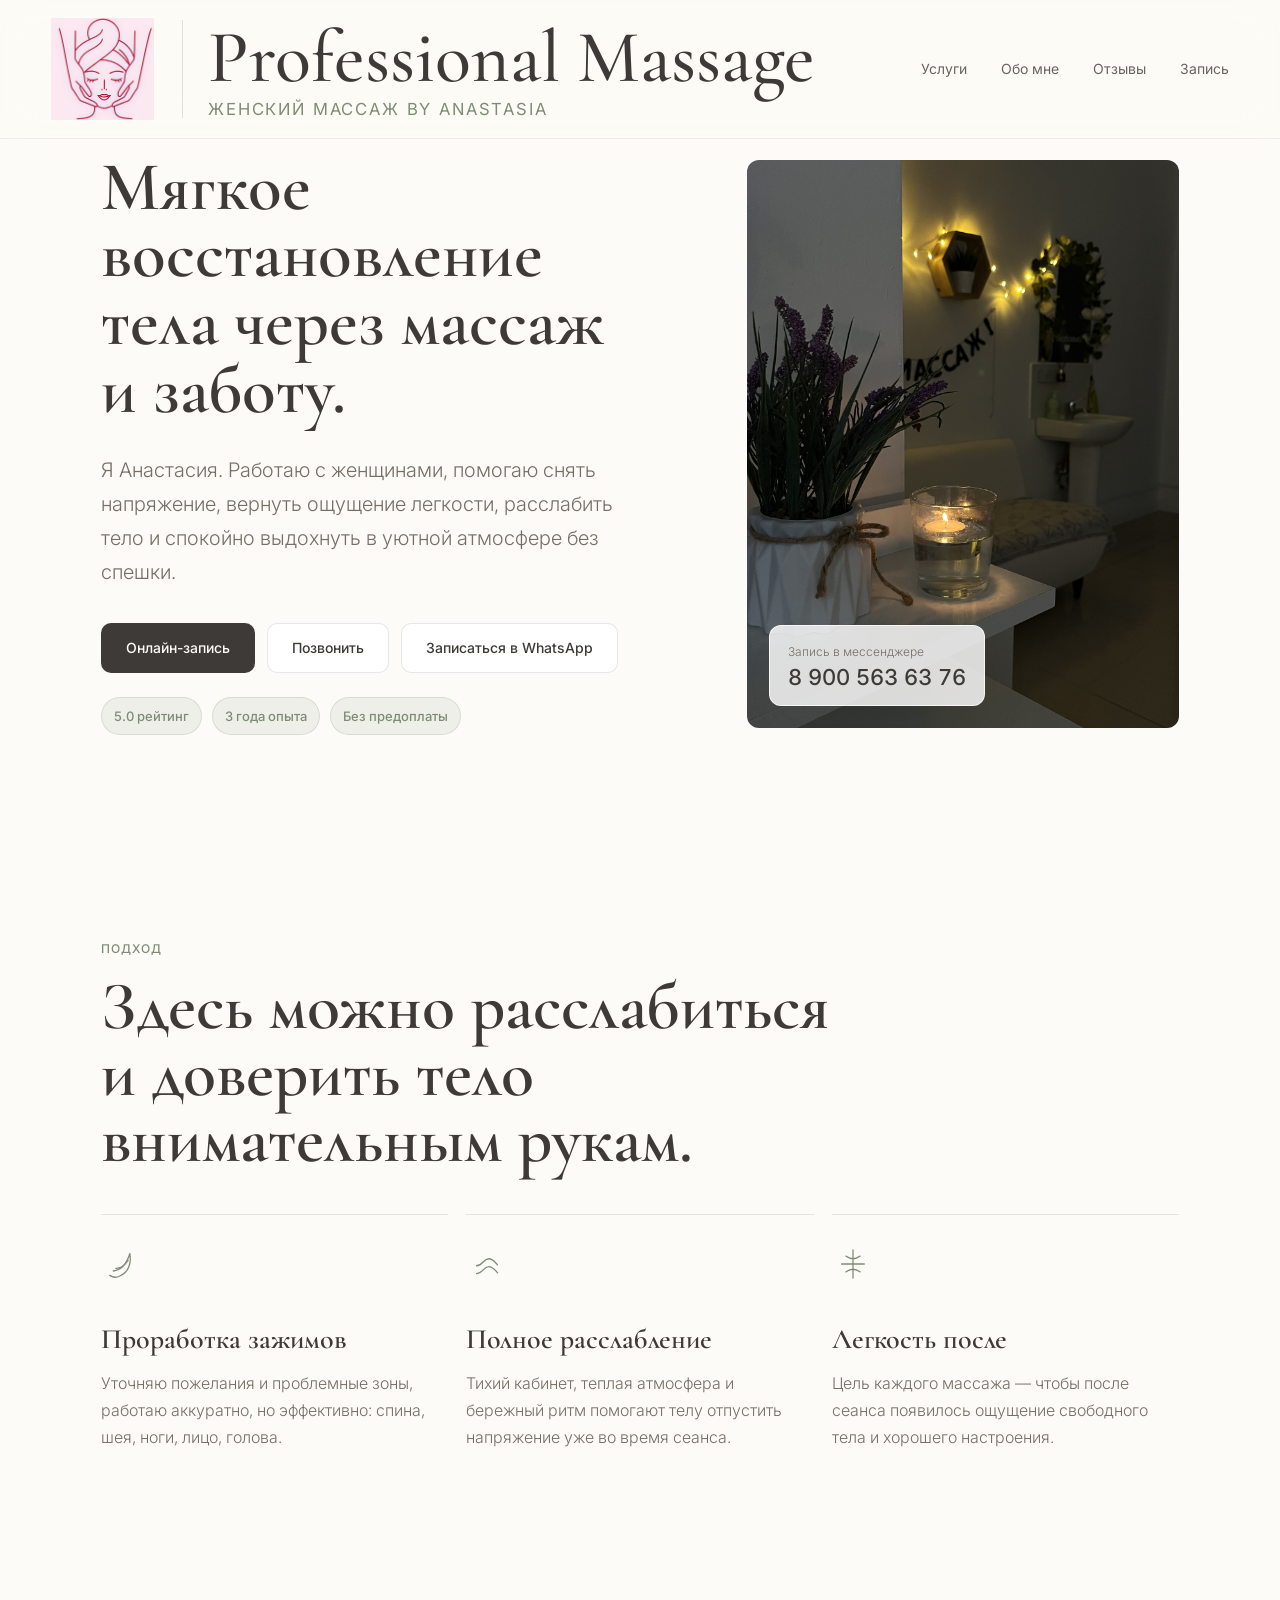
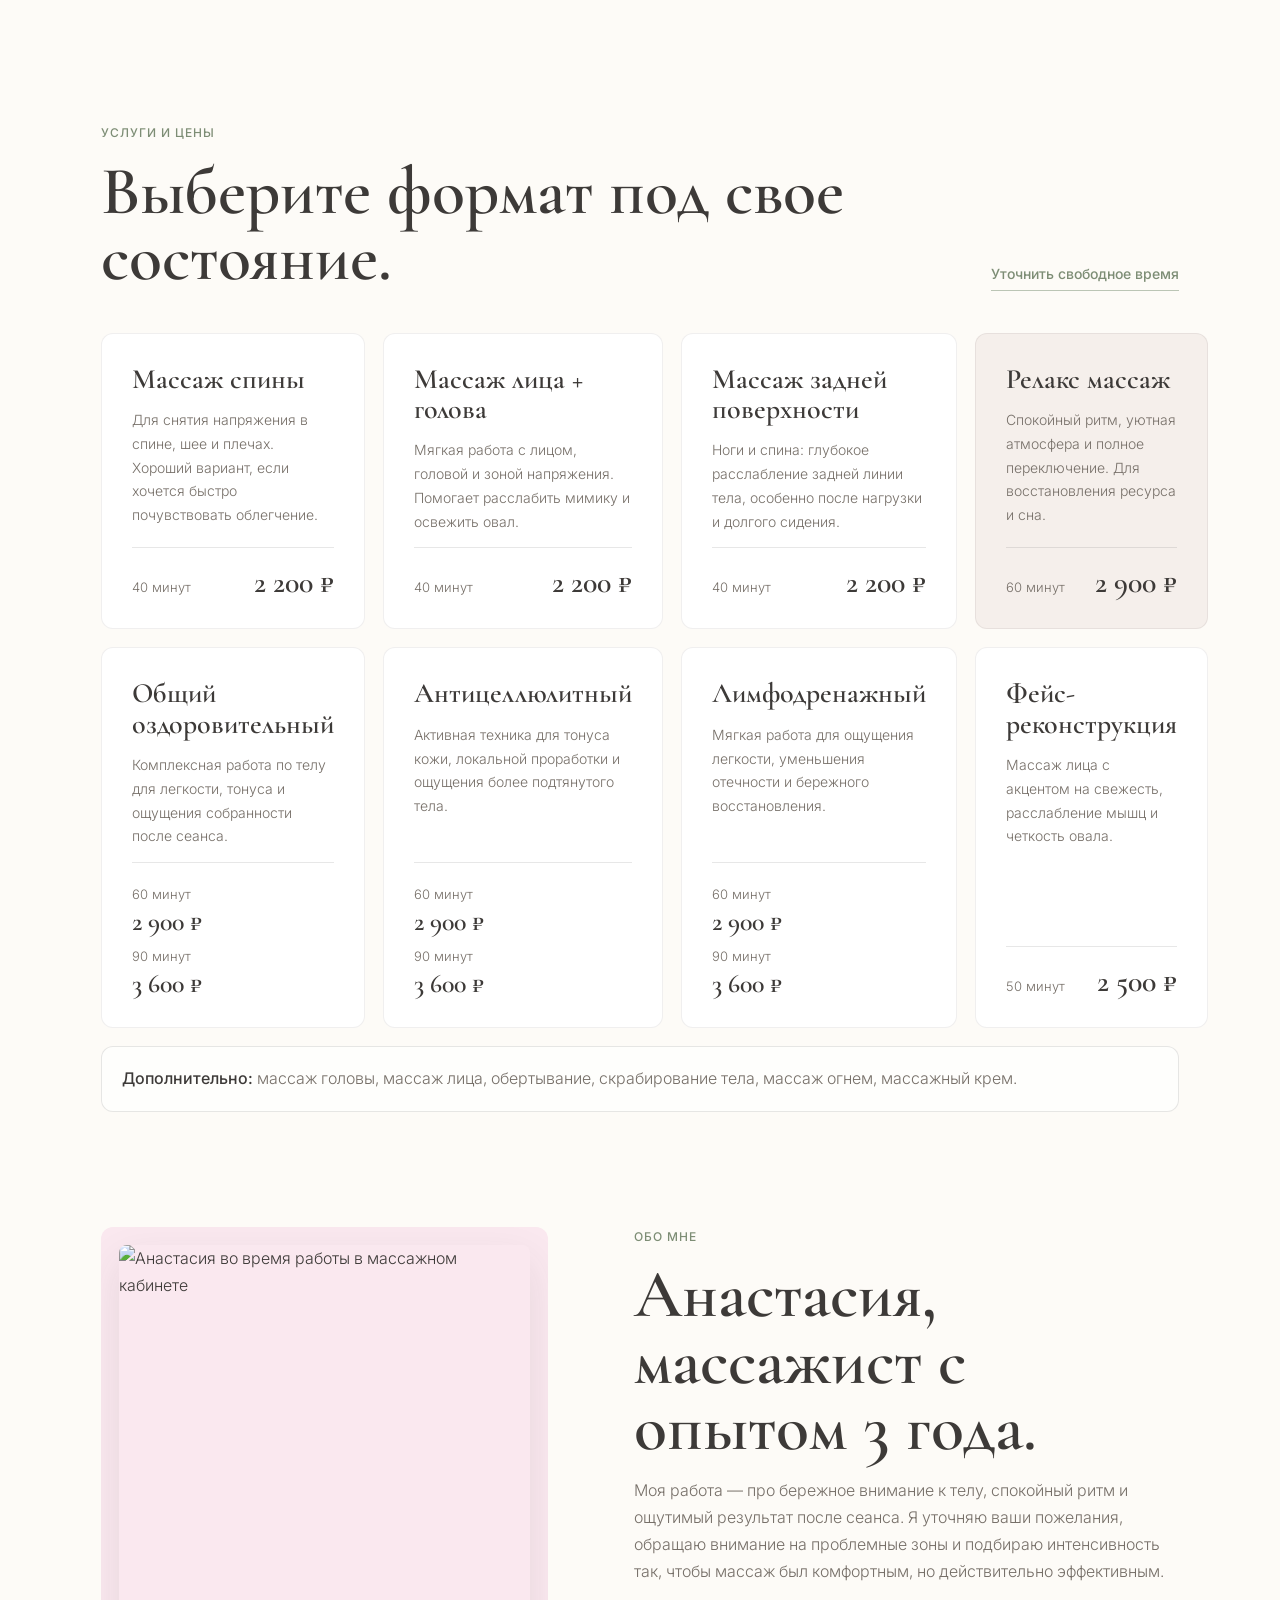
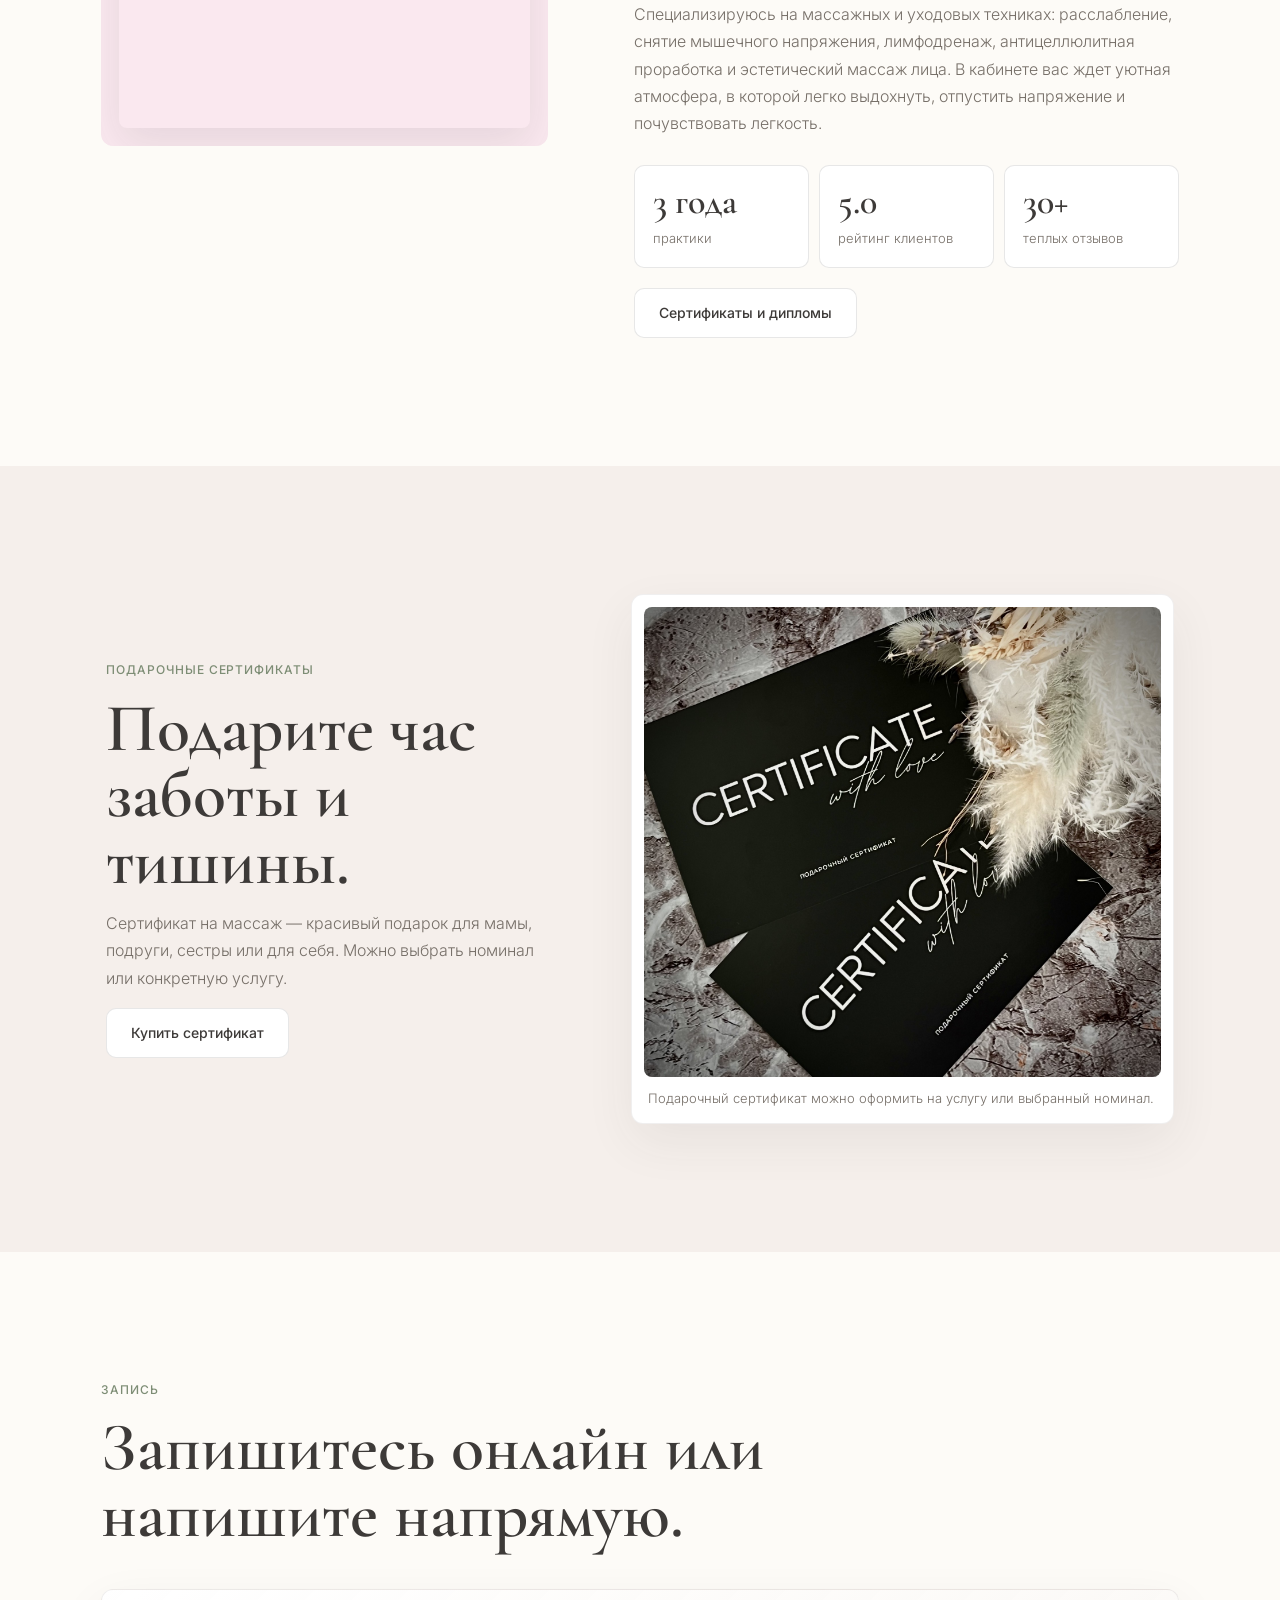
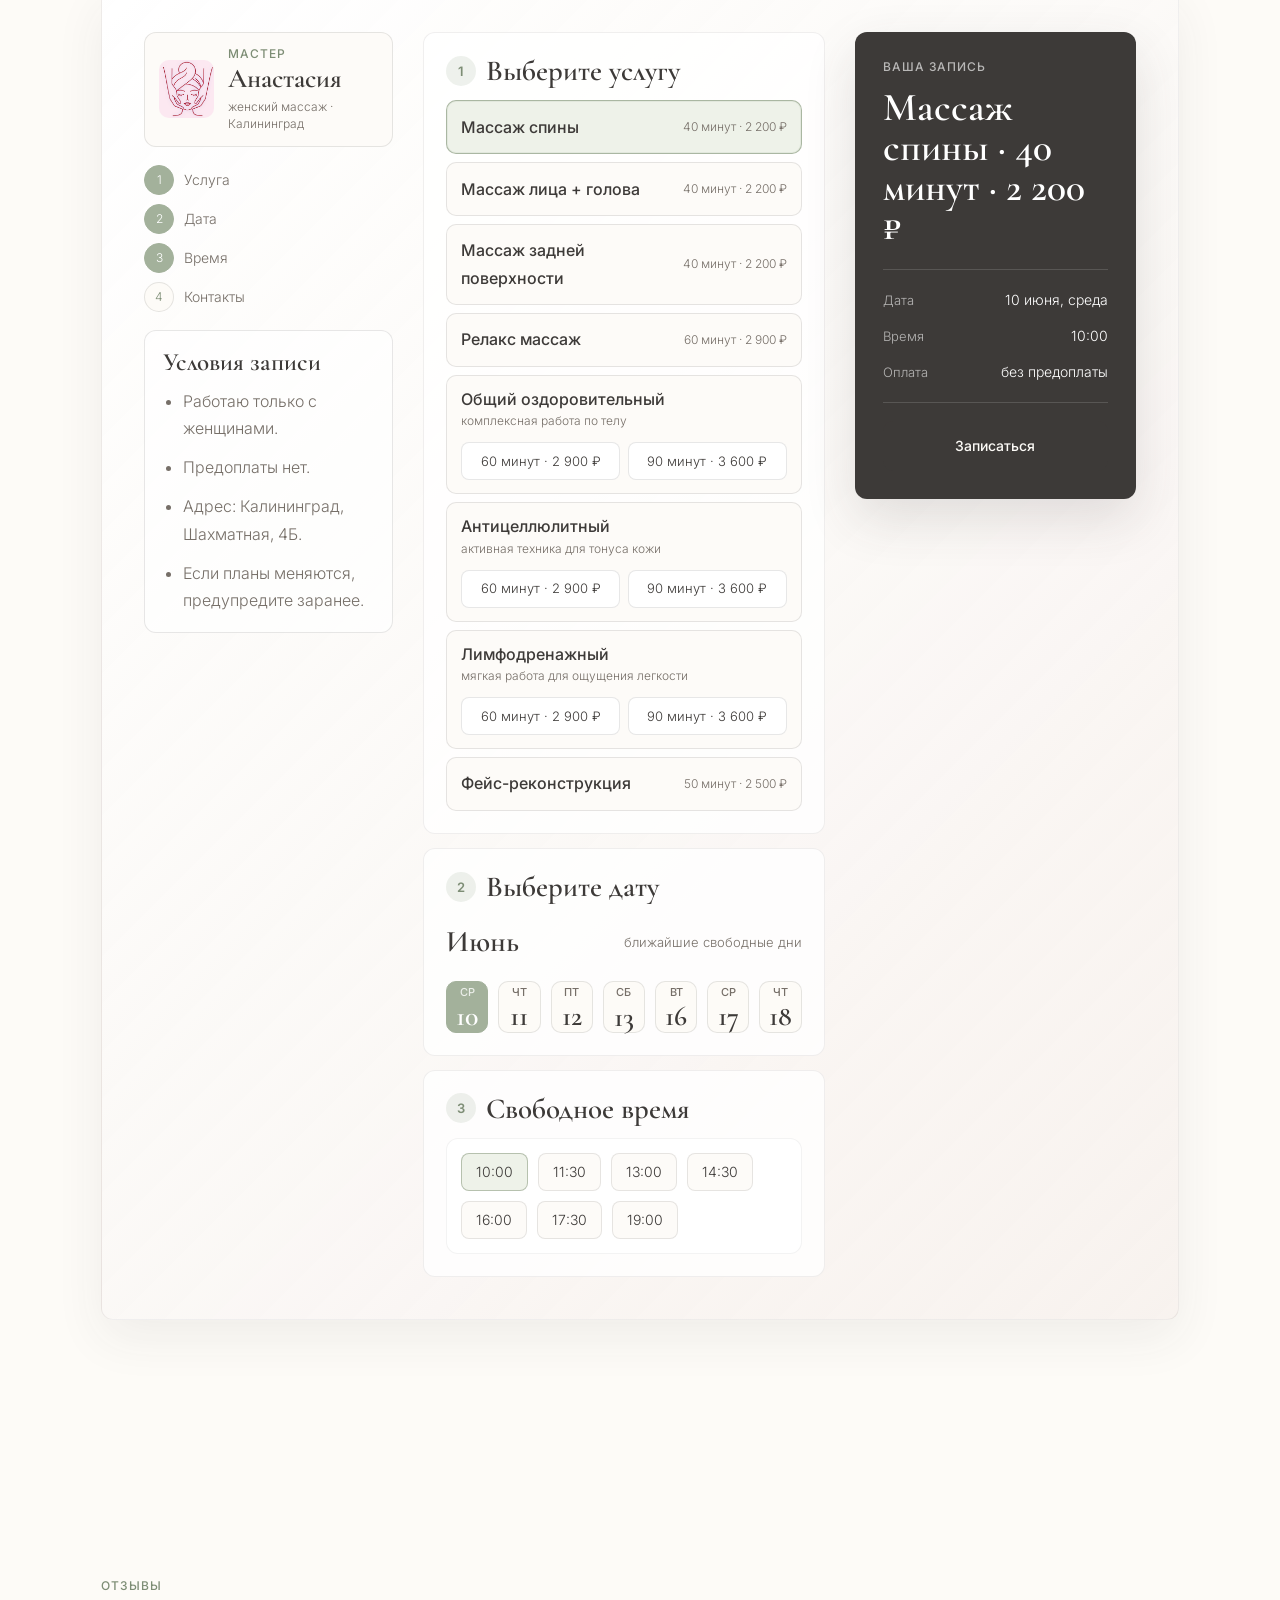
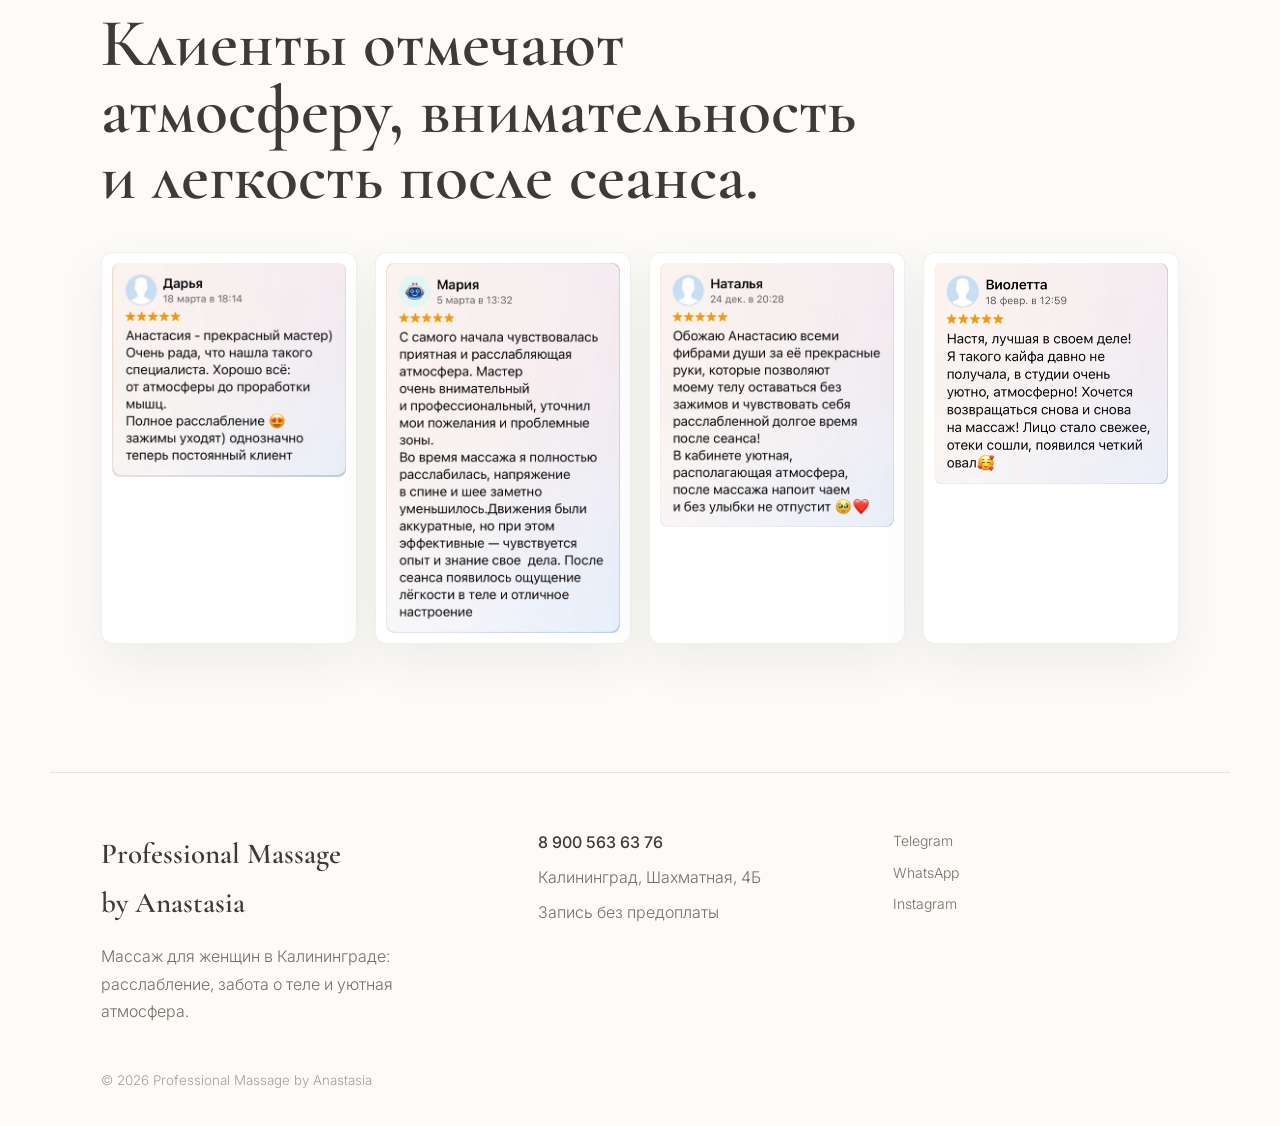
==== index.html @ 9acdd2f9 "Add booking questionnaire and service programs" ====
<!DOCTYPE html>
<html lang="ru">
  <head>
    <meta charset="UTF-8" />
    <meta name="viewport" content="width=device-width, initial-scale=1.0" />
    <meta http-equiv="Cache-Control" content="no-store, no-cache, must-revalidate" />
    <meta http-equiv="Pragma" content="no-cache" />
    <meta http-equiv="Expires" content="0" />
    <title>Professional Massage by Anastasia | Массаж в Калининграде</title>
    <meta
      name="description"
      content="Массаж для женщин в Калининграде: релакс, оздоровительный, антицеллюлитный, лимфодренажный массаж и фейс-реконструкция. Запись без предоплаты."
    />
    <link rel="preconnect" href="https://fonts.googleapis.com" />
    <link rel="preconnect" href="https://fonts.gstatic.com" crossorigin />
    <link
      href="https://fonts.googleapis.com/css2?family=Cormorant+Garamond:wght@500;600;700&family=Inter:wght@300;400;500;600&display=swap"
      rel="stylesheet"
    />
    <link rel="stylesheet" href="styles.css?v=booking-form-programs" />
  </head>
  <body>
    <header class="site-header" data-header>
      <a class="brand" href="#top" aria-label="Professional Massage by Anastasia">
        <img src="logo-mark.png" alt="" />
        <span>
          <strong>Professional Massage</strong>
          <small>женский массаж by Anastasia</small>
        </span>
      </a>
      <button class="menu-toggle" type="button" aria-label="Открыть меню" aria-expanded="false" data-menu-toggle>
        <span></span>
        <span></span>
      </button>
      <nav class="nav-links" data-nav>
        <a href="#services">Услуги</a>
        <a href="#about">Обо мне</a>
        <a href="#reviews">Отзывы</a>
        <a href="#booking">Запись</a>
      </nav>
    </header>

    <main id="top">
      <section class="hero section-shell">
        <div class="hero-copy">
          <h1>Мягкое восстановление тела через массаж и заботу.</h1>
          <p class="hero-text">
            Я Анастасия. Работаю с женщинами, помогаю снять напряжение, вернуть ощущение легкости,
            расслабить тело и спокойно выдохнуть в уютной атмосфере без спешки.
          </p>
          <div class="hero-actions">
            <a class="button primary" href="#booking">Онлайн-запись</a>
            <a class="button secondary" href="tel:+79005636376">Позвонить</a>
            <a class="button secondary" href="https://wa.me/79005636376" target="_blank" rel="noreferrer">Записаться в WhatsApp</a>
          </div>
          <div class="hero-facts" aria-label="Ключевая информация">
            <span>5.0 рейтинг</span>
            <span>3 года опыта</span>
            <span>Без предоплаты</span>
          </div>
        </div>
        <div class="hero-media" aria-label="Кабинет массажа">
          <img src="hero-photo.jpg" alt="Анастасия за работой в массажном кабинете" />
          <div class="appointment-card" aria-hidden="true">
            <span>Запись в мессенджере</span>
            <strong class="phone-number">8 900 563 63 76</strong>
          </div>
        </div>
      </section>

      <section class="values section-shell" aria-labelledby="values-title">
        <div class="section-heading">
          <p class="quiet-note">Подход</p>
          <h2 id="values-title">Здесь можно расслабиться и доверить тело внимательным рукам.</h2>
        </div>
        <div class="values-grid">
          <article>
            <svg viewBox="0 0 48 48" aria-hidden="true">
              <path d="M14 32c9-1 15-7 19-20 2 12-2 22-12 26-4 2-8 1-11-1" />
              <path d="M17 29c5 0 10-3 14-9" />
            </svg>
            <h3>Проработка зажимов</h3>
            <p>Уточняю пожелания и проблемные зоны, работаю аккуратно, но эффективно: спина, шея, ноги, лицо, голова.</p>
          </article>
          <article>
            <svg viewBox="0 0 48 48" aria-hidden="true">
              <path d="M12 26c7 0 8-8 14-8 5 0 7 4 10 7M12 35c7 0 8-8 14-8 5 0 7 4 10 7" />
            </svg>
            <h3>Полное расслабление</h3>
            <p>Тихий кабинет, теплая атмосфера и бережный ритм помогают телу отпустить напряжение уже во время сеанса.</p>
          </article>
          <article>
            <svg viewBox="0 0 48 48" aria-hidden="true">
              <path d="M24 8v32M11 24h26M16 15c6 4 10 4 16 0M16 33c6-4 10-4 16 0" />
            </svg>
            <h3>Легкость после</h3>
            <p>Цель каждого массажа — чтобы после сеанса появилось ощущение свободного тела и хорошего настроения.</p>
          </article>
        </div>
      </section>

      <section class="services section-shell" id="services" aria-labelledby="services-title">
        <div class="section-heading wide">
          <div>
            <p class="quiet-note">Услуги и цены</p>
            <h2 id="services-title">Выберите формат под свое состояние.</h2>
          </div>
          <a class="text-link" href="https://wa.me/79005636376" target="_blank" rel="noreferrer">Уточнить свободное время</a>
        </div>
        <div class="service-grid">
          <article class="service-card">
            <div>
              <h3>Массаж спины</h3>
              <p>Для снятия напряжения в спине, шее и плечах. Хороший вариант, если хочется быстро почувствовать облегчение.</p>
            </div>
            <footer><span>40 минут</span><strong>2 200 ₽</strong></footer>
          </article>
          <article class="service-card">
            <div>
              <h3>Массаж лица + голова</h3>
              <p>Мягкая работа с лицом, головой и зоной напряжения. Помогает расслабить мимику и освежить овал.</p>
            </div>
            <footer><span>40 минут</span><strong>2 200 ₽</strong></footer>
          </article>
          <article class="service-card">
            <div>
              <h3>Массаж задней поверхности</h3>
              <p>Ноги и спина: глубокое расслабление задней линии тела, особенно после нагрузки и долгого сидения.</p>
            </div>
            <footer><span>40 минут</span><strong>2 200 ₽</strong></footer>
          </article>
          <article class="service-card featured">
            <div>
              <h3>Релакс массаж</h3>
              <p>Спокойный ритм, уютная атмосфера и полное переключение. Для восстановления ресурса и сна.</p>
            </div>
            <footer><span>60 минут</span><strong>2 900 ₽</strong></footer>
          </article>
          <article class="service-card">
            <div>
              <h3>Общий оздоровительный</h3>
              <p>Комплексная работа по телу для легкости, тонуса и ощущения собранности после сеанса.</p>
            </div>
            <footer class="price-list">
              <span>60 минут <strong>2 900 ₽</strong></span>
              <span>90 минут <strong>3 600 ₽</strong></span>
            </footer>
          </article>
          <article class="service-card">
            <div>
              <h3>Антицеллюлитный</h3>
              <p>Активная техника для тонуса кожи, локальной проработки и ощущения более подтянутого тела.</p>
            </div>
            <footer class="price-list">
              <span>60 минут <strong>2 900 ₽</strong></span>
              <span>90 минут <strong>3 600 ₽</strong></span>
            </footer>
          </article>
          <article class="service-card">
            <div>
              <h3>Лимфодренажный</h3>
              <p>Мягкая работа для ощущения легкости, уменьшения отечности и бережного восстановления.</p>
            </div>
            <footer class="price-list">
              <span>60 минут <strong>2 900 ₽</strong></span>
              <span>90 минут <strong>3 600 ₽</strong></span>
            </footer>
          </article>
          <article class="service-card">
            <div>
              <h3>Фейс-реконструкция</h3>
              <p>Массаж лица с акцентом на свежесть, расслабление мышц и четкость овала.</p>
            </div>
            <footer><span>50 минут</span><strong>2 500 ₽</strong></footer>
          </article>
        </div>
        <div class="extras-line">
          <span>Дополнительно:</span>
          массаж головы, массаж лица, обертывание, скрабирование тела, массаж огнем, массажный крем.
        </div>
      </section>

      <section class="about section-shell" id="about" aria-labelledby="about-title">
        <div class="about-image">
          <img src="about-anastasia.jpg" alt="Анастасия во время работы в массажном кабинете" />
        </div>
        <div class="about-copy">
          <p class="quiet-note">Обо мне</p>
          <h2 id="about-title">Анастасия, массажист с опытом 3 года.</h2>
          <p>
            Моя работа — про бережное внимание к телу, спокойный ритм и ощутимый результат после сеанса.
            Я уточняю ваши пожелания, обращаю внимание на проблемные зоны и подбираю интенсивность так,
            чтобы массаж был комфортным, но действительно эффективным.
          </p>
          <p>
            Специализируюсь на массажных и уходовых техниках: расслабление, снятие мышечного напряжения,
            лимфодренаж, антицеллюлитная проработка и эстетический массаж лица. В кабинете вас ждет
            уютная атмосфера, в которой легко выдохнуть, отпустить напряжение и почувствовать легкость.
          </p>
          <div class="trust-grid">
            <div><strong>3 года</strong><span>практики</span></div>
            <div><strong>5.0</strong><span>рейтинг клиентов</span></div>
            <div><strong>30+</strong><span>теплых отзывов</span></div>
          </div>
          <button class="button secondary certificate-open" type="button" data-documents-open>
            Сертификаты и дипломы
          </button>
        </div>
      </section>

      <section class="gift section-shell" aria-labelledby="gift-title">
        <div class="gift-copy">
          <p class="quiet-note">Подарочные сертификаты</p>
          <h2 id="gift-title">Подарите час заботы и тишины.</h2>
          <p>
            Сертификат на массаж — красивый подарок для мамы, подруги, сестры или для себя.
            Можно выбрать номинал или конкретную услугу.
          </p>
          <a class="button secondary" href="https://wa.me/79005636376" target="_blank" rel="noreferrer">Купить сертификат</a>
        </div>
        <figure class="gift-photo" aria-label="Подарочный сертификат">
          <img src="gift-certificate-photo.jpg" alt="Фото подарочного сертификата на массаж" />
          <figcaption>Подарочный сертификат можно оформить на услугу или выбранный номинал.</figcaption>
        </figure>
      </section>

      <section class="booking section-shell" id="booking" aria-labelledby="booking-title">
        <div class="section-heading">
          <p class="quiet-note">Запись</p>
          <h2 id="booking-title">Запишитесь онлайн или напишите напрямую.</h2>
        </div>
        <div class="booking-panel booking-app" data-booking-widget>
          <div class="booking-sidebar">
            <div class="booking-master">
              <img src="logo-mark.png" alt="" />
              <div>
                <span>Мастер</span>
                <strong>Анастасия</strong>
                <small>женский массаж · Калининград</small>
              </div>
            </div>
            <ol class="booking-steps" aria-label="Этапы записи">
              <li class="active">Услуга</li>
              <li class="active">Дата</li>
              <li class="active">Время</li>
              <li>Контакты</li>
            </ol>
            <div class="rules-card compact">
              <h3>Условия записи</h3>
              <ul>
                <li>Работаю только с женщинами.</li>
                <li>Предоплаты нет.</li>
                <li>Адрес: Калининград, Шахматная, 4Б.</li>
                <li>Если планы меняются, предупредите заранее.</li>
              </ul>
            </div>
          </div>

          <div class="booking-controls">
            <div class="booking-block">
              <div class="booking-block-head">
                <span>1</span>
                <h3>Выберите услугу</h3>
              </div>
              <div class="service-picker" data-service-picker>
                <button class="service-option active" type="button" data-service-code="back-40" data-service-value="Массаж спины · 40 минут · 2 200 ₽">
                  <span>Массаж спины</span>
                  <small>40 минут · 2 200 ₽</small>
                </button>
                <button class="service-option" type="button" data-service-code="face-head-40" data-service-value="Массаж лица + голова · 40 минут · 2 200 ₽">
                  <span>Массаж лица + голова</span>
                  <small>40 минут · 2 200 ₽</small>
                </button>
                <button class="service-option" type="button" data-service-code="posterior-40" data-service-value="Массаж задней поверхности · 40 минут · 2 200 ₽">
                  <span>Массаж задней поверхности</span>
                  <small>40 минут · 2 200 ₽</small>
                </button>
                <button class="service-option" type="button" data-service-code="relax-60" data-service-value="Релакс массаж · 60 минут · 2 900 ₽">
                  <span>Релакс массаж</span>
                  <small>60 минут · 2 900 ₽</small>
                </button>
                <article class="program-card">
                  <div>
                    <strong>Общий оздоровительный</strong>
                    <small>комплексная работа по телу</small>
                  </div>
                  <div class="program-options">
                    <button class="program-choice" type="button" data-service-code="general-60" data-service-value="Общий оздоровительный · 60 минут · 2 900 ₽">60 минут · 2 900 ₽</button>
                    <button class="program-choice" type="button" data-service-code="general-90" data-service-value="Общий оздоровительный · 90 минут · 3 600 ₽">90 минут · 3 600 ₽</button>
                  </div>
                </article>
                <article class="program-card">
                  <div>
                    <strong>Антицеллюлитный</strong>
                    <small>активная техника для тонуса кожи</small>
                  </div>
                  <div class="program-options">
                    <button class="program-choice" type="button" data-service-code="anti-60" data-service-value="Антицеллюлитный · 60 минут · 2 900 ₽">60 минут · 2 900 ₽</button>
                    <button class="program-choice" type="button" data-service-code="anti-90" data-service-value="Антицеллюлитный · 90 минут · 3 600 ₽">90 минут · 3 600 ₽</button>
                  </div>
                </article>
                <article class="program-card">
                  <div>
                    <strong>Лимфодренажный</strong>
                    <small>мягкая работа для ощущения легкости</small>
                  </div>
                  <div class="program-options">
                    <button class="program-choice" type="button" data-service-code="lymph-60" data-service-value="Лимфодренажный · 60 минут · 2 900 ₽">60 минут · 2 900 ₽</button>
                    <button class="program-choice" type="button" data-service-code="lymph-90" data-service-value="Лимфодренажный · 90 минут · 3 600 ₽">90 минут · 3 600 ₽</button>
                  </div>
                </article>
                <button class="service-option" type="button" data-service-code="face-reconstruction-50" data-service-value="Фейс-реконструкция · 50 минут · 2 500 ₽">
                  <span>Фейс-реконструкция</span>
                  <small>50 минут · 2 500 ₽</small>
                </button>
              </div>
            </div>

            <div class="booking-block">
              <div class="booking-block-head">
                <span>2</span>
                <h3>Выберите дату</h3>
              </div>
              <div class="calendar-head">
                <strong>Июнь</strong>
                <span>ближайшие свободные дни</span>
              </div>
              <div class="date-grid" data-date-picker>
                <button class="date-button active" type="button" data-date-value="10 июня, среда"><span>ср</span><strong>10</strong></button>
                <button class="date-button" type="button" data-date-value="11 июня, четверг"><span>чт</span><strong>11</strong></button>
                <button class="date-button" type="button" data-date-value="12 июня, пятница"><span>пт</span><strong>12</strong></button>
                <button class="date-button" type="button" data-date-value="13 июня, суббота"><span>сб</span><strong>13</strong></button>
                <button class="date-button" type="button" data-date-value="16 июня, вторник"><span>вт</span><strong>16</strong></button>
                <button class="date-button" type="button" data-date-value="17 июня, среда"><span>ср</span><strong>17</strong></button>
                <button class="date-button" type="button" data-date-value="18 июня, четверг"><span>чт</span><strong>18</strong></button>
              </div>
            </div>

            <div class="booking-block">
              <div class="booking-block-head">
                <span>3</span>
                <h3>Свободное время</h3>
              </div>
              <div class="time-periods">
                <div class="time-groups" data-time-picker>
                  <button class="time-chip active" type="button" data-time-value="10:00">10:00</button>
                  <button class="time-chip" type="button" data-time-value="11:30">11:30</button>
                  <button class="time-chip" type="button" data-time-value="13:00">13:00</button>
                  <button class="time-chip" type="button" data-time-value="14:30">14:30</button>
                  <button class="time-chip" type="button" data-time-value="16:00">16:00</button>
                  <button class="time-chip" type="button" data-time-value="17:30">17:30</button>
                  <button class="time-chip" type="button" data-time-value="19:00">19:00</button>
                </div>
              </div>
            </div>
          </div>

          <aside class="booking-summary-card">
            <span>Ваша запись</span>
            <strong data-booking-summary>Массаж спины · 40 минут · 2 200 ₽</strong>
            <dl>
              <div>
                <dt>Дата</dt>
                <dd data-booking-date>10 июня, среда</dd>
              </div>
              <div>
                <dt>Время</dt>
                <dd data-booking-time>10:00</dd>
              </div>
              <div>
                <dt>Оплата</dt>
                <dd>без предоплаты</dd>
              </div>
            </dl>
            <div class="contact-buttons">
              <button class="button primary full" type="button" data-open-booking-form>Записаться</button>
            </div>
          </aside>
        </div>
        <form class="booking-form" id="booking-form" data-booking-form aria-hidden="true">
          <div>
            <p class="quiet-note">Анкета</p>
            <h3>Оставьте контакты для подтверждения записи.</h3>
            <p>После отправки заявка будет готова для подключения к боту. Пока можно дублировать запись в WhatsApp.</p>
          </div>
          <label>
            Имя
            <input type="text" name="name" placeholder="Ваше имя" autocomplete="name" required />
          </label>
          <label>
            Телефон
            <input type="tel" name="phone" placeholder="+7 ___ ___ __ __" autocomplete="tel" required />
          </label>
          <label>
            Комментарий
            <textarea name="comment" rows="3" placeholder="Например: хочу мягкую проработку спины"></textarea>
          </label>
          <input type="hidden" name="booking" data-booking-payload />
          <div class="form-actions">
            <button class="button primary" type="submit">Отправить заявку</button>
            <a class="button secondary" data-whatsapp-booking href="https://wa.me/79005636376" target="_blank" rel="noreferrer">Продублировать в WhatsApp</a>
          </div>
          <p class="form-status" data-form-status aria-live="polite"></p>
        </form>
      </section>

      <section class="testimonials section-shell" id="reviews" aria-labelledby="reviews-title">
        <div class="section-heading">
          <p class="quiet-note">Отзывы</p>
          <h2 id="reviews-title">Клиенты отмечают атмосферу, внимательность и легкость после сеанса.</h2>
        </div>
        <div class="review-grid">
          <article class="review-card">
            <img src="review-darya-card.jpg" alt="Отзыв Дарьи о массаже у Анастасии" />
          </article>
          <article class="review-card">
            <img src="review-maria-card.jpg" alt="Отзыв Марии о массаже у Анастасии" />
          </article>
          <article class="review-card">
            <img src="review-natalia-card.jpg" alt="Отзыв Натальи о массаже у Анастасии" />
          </article>
          <article class="review-card">
            <img src="review-violetta-card.jpg" alt="Отзыв Виолетты о массаже у Анастасии" />
          </article>
        </div>
      </section>
    </main>

    <footer class="footer" id="contact">
      <div>
        <a class="footer-brand" href="#top">Professional Massage<br />by Anastasia</a>
        <p>Массаж для женщин в Калининграде: расслабление, забота о теле и уютная атмосфера.</p>
      </div>
      <address>
        <a href="tel:+79005636376">8 900 563 63 76</a>
        <span>Калининград, Шахматная, 4Б</span>
        <span>Запись без предоплаты</span>
      </address>
      <div class="social-links">
        <a href="https://t.me/massage_by_anastasiia" target="_blank" rel="noreferrer">Telegram</a>
        <a href="https://wa.me/79005636376" target="_blank" rel="noreferrer">WhatsApp</a>
        <a href="https://www.instagram.com/massage.klgd39?igsh=YmgzZWtzOTcwdmg3" target="_blank" rel="noreferrer">Instagram</a>
      </div>
      <small>© 2026 Professional Massage by Anastasia</small>
    </footer>

    <div class="documents-modal" data-documents-modal aria-hidden="true">
      <div class="documents-backdrop" data-documents-close></div>
      <section class="documents-dialog" role="dialog" aria-modal="true" aria-labelledby="documents-title">
        <button class="documents-close" type="button" aria-label="Закрыть документы" data-documents-close>
          <span></span>
          <span></span>
        </button>
        <p class="quiet-note">Документы</p>
        <h2 id="documents-title">Сертификаты и дипломы</h2>
        <div class="documents-grid">
          <figure>
            <img src="document-svidetelstvo.png" alt="Свидетельство о профессиональной подготовке" />
            <figcaption>Свидетельство</figcaption>
          </figure>
          <figure>
            <img src="document-diplom.png" alt="Диплом о профессиональной подготовке" />
            <figcaption>Диплом</figcaption>
          </figure>
          <figure>
            <img src="document-kursov-1.png" alt="Документ о прохождении курсов, страница 1" />
            <figcaption>Курсы · страница 1</figcaption>
          </figure>
          <figure>
            <img src="document-kursov-2.png" alt="Документ о прохождении курсов, страница 2" />
            <figcaption>Курсы · страница 2</figcaption>
          </figure>
        </div>
      </section>
    </div>

    <script src="script.js?v=hero-offset-fix"></script>
  </body>
</html>
---- styles.css ----
:root {
  --cream: #fdfbf7;
  --surface: #ffffff;
  --sand: #f5efeb;
  --coffee: #3d3a38;
  --muted: #766f68;
  --sage: #a3b19b;
  --sage-dark: #7d8d75;
  --line: rgba(61, 58, 56, 0.12);
  --shadow: 0 18px 50px rgba(61, 58, 56, 0.07);
  --serif: "Cormorant Garamond", Georgia, serif;
  --sans: "Inter", Arial, sans-serif;
  --header-space: clamp(142px, 12vw, 184px);
}

* {
  box-sizing: border-box;
}

html {
  scroll-behavior: smooth;
}

body {
  margin: 0;
  background: var(--cream);
  color: var(--coffee);
  font-family: var(--sans);
  font-size: 16px;
  font-weight: 300;
  line-height: 1.7;
}

body.menu-open {
  overflow: hidden;
}

img {
  display: block;
  max-width: 100%;
}

a {
  color: inherit;
  text-decoration: none;
}

button,
select,
input,
textarea {
  font: inherit;
}

.site-header {
  align-items: center;
  backdrop-filter: blur(18px);
  background: rgba(253, 251, 247, 0.78);
  border-bottom: 1px solid rgba(61, 58, 56, 0.08);
  display: grid;
  gap: clamp(18px, 3vw, 42px);
  grid-template-columns: minmax(360px, 1fr) auto;
  left: 0;
  padding: 18px clamp(20px, 4vw, 56px);
  position: fixed;
  right: 0;
  top: 0;
  transition: all 0.3s ease;
  z-index: 20;
}

.site-header.scrolled {
  box-shadow: 0 10px 35px rgba(61, 58, 56, 0.05);
  padding-bottom: 14px;
  padding-top: 14px;
}

.brand {
  align-items: center;
  color: var(--coffee);
  display: grid;
  gap: clamp(16px, 2.5vw, 28px);
  grid-template-columns: clamp(70px, 7vw, 98px) minmax(0, 1fr);
  min-width: 0;
  padding: 0;
  transition: all 0.3s ease;
  width: 100%;
}

.brand:hover {
  color: var(--sage-dark);
}

.brand img {
  background: transparent;
  border-radius: 0;
  height: clamp(70px, 7vw, 98px);
  object-fit: cover;
  width: clamp(70px, 7vw, 98px);
}

.brand span {
  border-left: 1px solid rgba(61, 58, 56, 0.14);
  display: grid;
  gap: 7px;
  line-height: 1;
  padding-left: clamp(16px, 2vw, 28px);
}

.brand strong {
  font-family: var(--serif);
  font-size: clamp(36px, 5vw, 76px);
  font-weight: 500;
  letter-spacing: 0;
  text-transform: none;
  white-space: nowrap;
}

.brand small {
  color: var(--sage-dark);
  font-size: clamp(12px, 1.2vw, 17px);
  font-weight: 400;
  letter-spacing: 0.11em;
  text-transform: uppercase;
  white-space: nowrap;
}

.logo,
.footer-brand {
  font-family: var(--serif);
  font-size: 29px;
  font-weight: 600;
  letter-spacing: 0;
}

.nav-links {
  align-items: center;
  display: flex;
  flex: 0 0 auto;
  gap: clamp(18px, 3vw, 34px);
}

.nav-links a {
  color: rgba(61, 58, 56, 0.78);
  font-size: 14px;
  font-weight: 400;
  transition: all 0.3s ease;
}

.nav-links a:hover {
  color: var(--coffee);
}

.menu-toggle {
  background: transparent;
  border: 0;
  display: none;
  height: 36px;
  padding: 0;
  width: 36px;
}

.menu-toggle span {
  background: var(--coffee);
  display: block;
  height: 1px;
  margin: 8px 4px;
  transition: all 0.3s ease;
}

.section-shell {
  margin: 0 auto;
  max-width: 1180px;
  padding: clamp(70px, 10vw, 130px) clamp(20px, 4vw, 56px);
  scroll-margin-top: var(--header-space);
}

.hero {
  align-items: center;
  display: grid;
  gap: clamp(40px, 8vw, 92px);
  grid-template-columns: minmax(0, 1fr) minmax(320px, 0.78fr);
  min-height: 86vh;
  padding-bottom: clamp(44px, 6vw, 76px);
  padding-top: var(--header-space);
}

.quiet-note {
  color: var(--sage-dark);
  font-size: 12px;
  font-weight: 500;
  letter-spacing: 0.08em;
  margin: 0 0 14px;
  text-transform: uppercase;
}

h1,
h2,
h3 {
  font-family: var(--serif);
  font-weight: 600;
  letter-spacing: 0;
  line-height: 0.98;
  margin: 0;
}

h1 {
  font-size: clamp(46px, 5.4vw, 74px);
  max-width: 760px;
}

h2 {
  font-size: clamp(38px, 5.3vw, 68px);
  max-width: 760px;
}

h3 {
  font-size: 28px;
  line-height: 1.08;
}

p {
  color: var(--muted);
}

.hero-text {
  font-size: clamp(17px, 1.6vw, 20px);
  margin: 28px 0 34px;
  max-width: 620px;
}

.hero-actions {
  display: flex;
  flex-wrap: wrap;
  gap: 12px;
}

.hero-facts {
  display: flex;
  flex-wrap: wrap;
  gap: 10px;
  margin-top: 24px;
}

.hero-facts span {
  background: rgba(163, 177, 155, 0.16);
  border: 1px solid rgba(163, 177, 155, 0.32);
  border-radius: 999px;
  color: var(--sage-dark);
  font-size: 13px;
  font-weight: 500;
  padding: 7px 12px;
}

.button {
  align-items: center;
  border: 1px solid transparent;
  border-radius: 10px;
  cursor: pointer;
  display: inline-flex;
  font-size: 14px;
  font-weight: 500;
  justify-content: center;
  min-height: 50px;
  padding: 0 24px;
  transition: all 0.3s ease;
}

.button.primary {
  background: var(--coffee);
  color: var(--cream);
}

.button.primary:hover {
  background: #272422;
  transform: translateY(-2px);
}

.button.secondary {
  background: var(--surface);
  border-color: var(--line);
  color: var(--coffee);
}

.button.secondary:hover {
  border-color: rgba(163, 177, 155, 0.65);
  color: var(--sage-dark);
  transform: translateY(-2px);
}

.button.full {
  width: 100%;
}

.hero-media {
  aspect-ratio: 0.76;
  border-radius: 12px;
  min-height: 480px;
  overflow: hidden;
  position: relative;
}

.hero-media img,
.about-image img {
  height: 100%;
  object-fit: cover;
  width: 100%;
}

.appointment-card {
  background: rgba(255, 255, 255, 0.82);
  border: 1px solid rgba(255, 255, 255, 0.75);
  border-radius: 12px;
  bottom: 22px;
  box-shadow: var(--shadow);
  left: 22px;
  padding: 16px 18px;
  position: absolute;
}

.appointment-card span,
.booking-summary span,
.voucher small,
.certificate-item small {
  color: var(--muted);
  display: block;
  font-size: 12px;
}

.appointment-card strong,
.booking-summary strong {
  display: block;
  font-family: var(--serif);
  font-size: 22px;
  font-weight: 600;
  line-height: 1.1;
  margin-top: 3px;
}

.appointment-card .phone-number {
  font-family: var(--sans);
  font-size: 22px;
  font-variant-numeric: tabular-nums;
  font-weight: 500;
  letter-spacing: 0;
  white-space: nowrap;
}

.section-heading {
  margin-bottom: 42px;
}

.section-heading.wide {
  align-items: end;
  display: flex;
  gap: 24px;
  justify-content: space-between;
}

.text-link {
  border-bottom: 1px solid rgba(163, 177, 155, 0.72);
  color: var(--sage-dark);
  flex: 0 0 auto;
  font-size: 14px;
  font-weight: 500;
  padding-bottom: 4px;
  transition: all 0.3s ease;
}

.text-link:hover {
  color: var(--coffee);
}

.values-grid,
.service-grid {
  display: grid;
  gap: 18px;
  grid-template-columns: repeat(3, 1fr);
}

.values-grid article {
  border-top: 1px solid var(--line);
  padding-top: 28px;
}

.values-grid svg {
  color: var(--sage-dark);
  height: 42px;
  margin-bottom: 30px;
  width: 42px;
}

svg path {
  fill: none;
  stroke: currentColor;
  stroke-linecap: round;
  stroke-linejoin: round;
  stroke-width: 1.45;
}

.service-grid {
  grid-template-columns: repeat(4, 1fr);
}

.service-card {
  background: var(--surface);
  border: 1px solid rgba(61, 58, 56, 0.08);
  border-radius: 12px;
  display: flex;
  flex-direction: column;
  justify-content: space-between;
  min-height: 292px;
  padding: 30px;
  transition: all 0.3s ease;
}

.service-card:hover {
  box-shadow: var(--shadow);
  transform: translateY(-4px);
}

.service-card.featured {
  background: var(--sand);
}

.service-card p {
  font-size: 14px;
}

.service-card footer {
  align-items: end;
  border-top: 1px solid var(--line);
  display: flex;
  justify-content: space-between;
  padding-top: 20px;
}

.service-card footer > span {
  color: var(--muted);
  font-size: 13px;
}

.service-card footer > strong {
  font-family: var(--serif);
  font-size: 30px;
  font-weight: 600;
  line-height: 1;
  text-align: right;
  white-space: nowrap;
}

.service-card footer.price-list {
  align-items: stretch;
  display: grid;
  gap: 10px;
}

.service-card footer.price-list span {
  align-items: baseline;
  color: var(--muted);
  display: grid;
  font-size: 13px;
  gap: 4px;
  grid-template-columns: 1fr;
}

.service-card footer.price-list strong {
  color: var(--coffee);
  font-family: var(--serif);
  font-size: 26px;
  font-weight: 600;
  line-height: 1;
  text-align: left;
  white-space: nowrap;
}

.extras-line {
  background: rgba(255, 255, 255, 0.62);
  border: 1px solid var(--line);
  border-radius: 12px;
  color: var(--muted);
  margin-top: 18px;
  padding: 18px 20px;
}

.extras-line span {
  color: var(--coffee);
  font-weight: 500;
}

.services {
  padding-bottom: clamp(34px, 4.5vw, 58px);
}

.about {
  align-items: start;
  display: grid;
  gap: clamp(40px, 7vw, 86px);
  grid-template-columns: minmax(280px, 0.82fr) 1fr;
  padding-top: clamp(34px, 4.5vw, 58px);
}

.about-image {
  aspect-ratio: 0.86;
  align-items: center;
  align-self: start;
  background: #fae8ef;
  border-radius: 12px;
  display: flex;
  justify-content: center;
  overflow: hidden;
  padding: clamp(10px, 1.4vw, 18px);
}

.about-image img {
  border-radius: 8px;
  box-shadow: 0 16px 42px rgba(61, 58, 56, 0.1);
  height: 100%;
  object-fit: cover;
  object-position: center top;
  width: 100%;
}

.about-copy p {
  max-width: 660px;
}

.trust-grid {
  display: grid;
  gap: 10px;
  grid-template-columns: repeat(3, 1fr);
  margin-top: 28px;
}

.trust-grid div {
  background: var(--surface);
  border: 1px solid var(--line);
  border-radius: 10px;
  padding: 18px;
}

.trust-grid strong {
  display: block;
  font-family: var(--serif);
  font-size: 36px;
  font-weight: 600;
  line-height: 1;
}

.trust-grid span {
  color: var(--muted);
  display: block;
  font-size: 13px;
  margin-top: 7px;
}

.certificate-open {
  margin-top: 20px;
}

.certificate-list {
  display: grid;
  gap: 10px;
  margin-top: 28px;
}

.certificate-item {
  background: rgba(255, 255, 255, 0.66);
  border: 1px solid var(--line);
  border-radius: 10px;
  color: var(--coffee);
  cursor: pointer;
  padding: 17px 18px;
  position: relative;
  text-align: left;
  transition: all 0.3s ease;
}

.certificate-item::after {
  color: var(--sage-dark);
  content: "+";
  position: absolute;
  right: 18px;
  top: 18px;
}

.certificate-item[aria-expanded="true"] {
  background: var(--surface);
  border-color: rgba(163, 177, 155, 0.7);
}

.certificate-item[aria-expanded="true"]::after {
  content: "-";
}

.certificate-item span {
  display: block;
  font-weight: 500;
  padding-right: 24px;
}

.certificate-item small {
  max-height: 0;
  opacity: 0;
  overflow: hidden;
  transition: all 0.3s ease;
}

.certificate-item[aria-expanded="true"] small {
  margin-top: 8px;
  max-height: 80px;
  opacity: 1;
}

.gift {
  align-items: center;
  background: var(--sand);
  display: grid;
  gap: clamp(34px, 7vw, 80px);
  grid-template-columns: 0.82fr 1fr;
  max-width: none;
  padding-left: max(clamp(20px, 4vw, 56px), calc((100vw - 1180px) / 2 + 56px));
  padding-right: max(clamp(20px, 4vw, 56px), calc((100vw - 1180px) / 2 + 56px));
}

.gift-copy p {
  max-width: 560px;
}

.gift-photo {
  background: var(--surface);
  border: 1px solid rgba(61, 58, 56, 0.08);
  border-radius: 12px;
  box-shadow: var(--shadow);
  margin: 0;
  overflow: hidden;
  padding: 12px;
}

.gift-photo img {
  aspect-ratio: 1.1;
  border-radius: 8px;
  height: auto;
  object-fit: cover;
  object-position: center;
  width: 100%;
}

.gift-photo figcaption {
  color: var(--muted);
  font-size: 13px;
  line-height: 1.5;
  padding: 12px 4px 2px;
}

.booking-panel {
  background: var(--surface);
  border: 1px solid rgba(61, 58, 56, 0.08);
  border-radius: 12px;
  box-shadow: var(--shadow);
  display: grid;
  gap: 30px;
  grid-template-columns: 1fr 0.82fr;
  padding: clamp(22px, 4vw, 42px);
}

.booking-app {
  align-items: start;
  background: linear-gradient(135deg, rgba(255, 255, 255, 0.92), rgba(245, 239, 235, 0.72));
  grid-template-columns: minmax(220px, 0.62fr) minmax(360px, 1fr) minmax(260px, 0.7fr);
}

.booking-sidebar,
.booking-controls,
.booking-summary-card {
  min-width: 0;
}

.booking-master {
  align-items: center;
  background: rgba(253, 251, 247, 0.84);
  border: 1px solid var(--line);
  border-radius: 12px;
  display: flex;
  gap: 14px;
  padding: 14px;
}

.booking-master img {
  background: #fae8ef;
  border-radius: 10px;
  height: 58px;
  object-fit: cover;
  width: 58px;
}

.booking-master span,
.booking-summary-card > span {
  color: var(--sage-dark);
  display: block;
  font-size: 12px;
  font-weight: 500;
  letter-spacing: 0.08em;
  line-height: 1.2;
  text-transform: uppercase;
}

.booking-master strong {
  display: block;
  font-family: var(--serif);
  font-size: 27px;
  font-weight: 600;
  line-height: 1;
  margin-top: 4px;
}

.booking-master small {
  color: var(--muted);
  display: block;
  font-size: 12px;
  line-height: 1.35;
  margin-top: 7px;
}

.booking-steps {
  counter-reset: step;
  display: grid;
  gap: 9px;
  list-style: none;
  margin: 18px 0;
  padding: 0;
}

.booking-steps li {
  align-items: center;
  color: var(--muted);
  display: flex;
  font-size: 14px;
  gap: 10px;
}

.booking-steps li::before {
  align-items: center;
  background: var(--cream);
  border: 1px solid var(--line);
  border-radius: 999px;
  color: var(--sage-dark);
  content: counter(step);
  counter-increment: step;
  display: inline-flex;
  flex: 0 0 28px;
  font-size: 12px;
  height: 28px;
  justify-content: center;
  width: 28px;
}

.booking-steps li.active::before {
  background: var(--sage);
  border-color: var(--sage);
  color: var(--surface);
}

.rules-card {
  background: var(--sand);
  border-radius: 12px;
  padding: clamp(24px, 4vw, 38px);
}

.rules-card.compact {
  background: rgba(255, 255, 255, 0.66);
  border: 1px solid var(--line);
  padding: 18px;
}

.rules-card.compact h3 {
  font-size: 25px;
}

.rules-card h3 {
  margin-bottom: 12px;
}

.address-note {
  color: var(--sage-dark);
  font-size: 14px;
  font-weight: 500;
  letter-spacing: 0.04em;
  margin: 0 0 22px;
  text-transform: uppercase;
}

.rules-card ul {
  color: var(--muted);
  display: grid;
  gap: 12px;
  margin: 0;
  padding-left: 20px;
}

.calendar-head {
  align-items: center;
  display: flex;
  justify-content: space-between;
  gap: 16px;
  margin-bottom: 14px;
}

.calendar-head strong {
  font-family: var(--serif);
  font-size: 30px;
  font-weight: 600;
}

.calendar-head span {
  color: var(--muted);
  font-size: 13px;
  text-align: right;
}

.calendar-head button {
  align-items: center;
  background: var(--cream);
  border: 1px solid var(--line);
  border-radius: 10px;
  color: var(--coffee);
  cursor: pointer;
  display: inline-flex;
  height: 42px;
  justify-content: center;
  transition: all 0.3s ease;
  width: 42px;
}

.calendar-head button:hover {
  border-color: rgba(163, 177, 155, 0.7);
}

.calendar-head svg {
  height: 20px;
  width: 20px;
}

.date-grid {
  display: grid;
  gap: 10px;
  grid-template-columns: repeat(7, 1fr);
}

.date-button {
  aspect-ratio: 0.82;
  background: var(--cream);
  border: 1px solid var(--line);
  border-radius: 10px;
  color: var(--coffee);
  cursor: pointer;
  display: grid;
  place-items: center;
  transition: all 0.3s ease;
}

.date-button span {
  color: var(--muted);
  display: block;
  font-size: 11px;
  font-weight: 500;
  text-transform: uppercase;
}

.date-button strong {
  display: block;
  font-family: var(--serif);
  font-size: 28px;
  font-weight: 600;
  line-height: 1;
}

.date-button.active {
  background: var(--sage);
  border-color: var(--sage);
  color: var(--surface);
}

.date-button.active span {
  color: rgba(255, 255, 255, 0.78);
}

.booking-controls {
  display: flex;
  flex-direction: column;
  gap: 14px;
}

.booking-block {
  background: rgba(255, 255, 255, 0.78);
  border: 1px solid rgba(61, 58, 56, 0.08);
  border-radius: 12px;
  padding: clamp(16px, 2vw, 22px);
}

.booking-block-head {
  align-items: center;
  display: flex;
  gap: 10px;
  margin-bottom: 14px;
}

.booking-block-head span {
  align-items: center;
  background: rgba(163, 177, 155, 0.18);
  border-radius: 999px;
  color: var(--sage-dark);
  display: inline-flex;
  flex: 0 0 30px;
  font-size: 13px;
  font-weight: 600;
  height: 30px;
  justify-content: center;
  width: 30px;
}

.booking-block-head h3 {
  font-size: 29px;
}

label {
  color: var(--muted);
  display: grid;
  font-size: 13px;
  gap: 8px;
}

.field-label {
  color: var(--muted);
  display: block;
  font-size: 13px;
  margin-bottom: 8px;
}

select {
  appearance: none;
  background: var(--cream);
  border: 1px solid var(--line);
  border-radius: 10px;
  color: var(--coffee);
  min-height: 52px;
  padding: 0 16px;
}

.service-picker {
  display: grid;
  gap: 8px;
}

.service-option {
  align-items: center;
  background: rgba(253, 251, 247, 0.82);
  border: 1px solid var(--line);
  border-radius: 10px;
  color: var(--coffee);
  cursor: pointer;
  display: flex;
  gap: 14px;
  justify-content: space-between;
  min-height: 54px;
  padding: 12px 14px;
  text-align: left;
  transition: all 0.3s ease;
  width: 100%;
}

.service-option:hover {
  border-color: rgba(163, 177, 155, 0.62);
  transform: translateY(-1px);
}

.service-option.active {
  background: #eef2e9;
  border-color: rgba(163, 177, 155, 0.9);
  box-shadow: inset 0 0 0 1px rgba(163, 177, 155, 0.16);
}

.service-option span {
  font-weight: 500;
}

.service-option small {
  color: var(--muted);
  flex: 0 0 auto;
  font-size: 12px;
  white-space: nowrap;
}

.program-card {
  background: rgba(253, 251, 247, 0.82);
  border: 1px solid var(--line);
  border-radius: 10px;
  display: grid;
  gap: 12px;
  padding: 13px 14px;
  transition: all 0.3s ease;
}

.program-card:has(.program-choice.active) {
  background: #eef2e9;
  border-color: rgba(163, 177, 155, 0.9);
}

.program-card strong {
  display: block;
  font-weight: 500;
  line-height: 1.35;
}

.program-card small {
  color: var(--muted);
  display: block;
  font-size: 12px;
  line-height: 1.4;
  margin-top: 3px;
}

.program-options {
  display: grid;
  gap: 8px;
  grid-template-columns: repeat(2, minmax(0, 1fr));
}

.program-choice {
  background: var(--surface);
  border: 1px solid var(--line);
  border-radius: 8px;
  color: var(--coffee);
  cursor: pointer;
  font-size: 13px;
  min-height: 38px;
  padding: 0 10px;
  transition: all 0.3s ease;
  white-space: nowrap;
}

.program-choice.active,
.program-choice:hover {
  background: var(--coffee);
  border-color: var(--coffee);
  color: var(--surface);
}

.time-groups {
  display: flex;
  flex-wrap: wrap;
  gap: 10px;
}

.time-periods {
  background: rgba(255, 255, 255, 0.86);
  border: 1px solid rgba(61, 58, 56, 0.06);
  border-radius: 12px;
  padding: 14px;
}

.time-periods section {
  display: grid;
  gap: 9px;
}

.time-periods p {
  color: var(--sage-dark);
  font-size: 13px;
  font-weight: 500;
  letter-spacing: 0.08em;
  margin: 0;
  text-transform: uppercase;
}

.time-chip {
  background: rgba(253, 251, 247, 0.86);
  border: 1px solid var(--line);
  border-radius: 8px;
  color: var(--coffee);
  cursor: pointer;
  flex: 0 0 auto;
  font-size: 14px;
  min-height: 38px;
  min-width: 62px;
  padding: 0 14px;
  text-align: center;
  transition: all 0.3s ease;
}

.time-chip.active,
.time-chip:hover {
  background: #eef2e9;
  border-color: rgba(163, 177, 155, 0.75);
}

.booking-summary {
  background: var(--sand);
  border-radius: 12px;
  padding: 18px;
}

.booking-summary strong {
  font-size: 22px;
}

.booking-summary-card {
  background: var(--coffee);
  border-radius: 12px;
  box-shadow: 0 20px 52px rgba(61, 58, 56, 0.14);
  color: var(--surface);
  padding: clamp(20px, 3vw, 28px);
  position: sticky;
  top: calc(var(--header-space) + 18px);
}

.booking-summary-card > span {
  color: rgba(255, 255, 255, 0.64);
}

.booking-summary-card strong {
  display: block;
  font-family: var(--serif);
  font-size: clamp(30px, 3.1vw, 42px);
  font-weight: 600;
  line-height: 1;
  margin: 14px 0 22px;
}

.booking-summary-card dl {
  border-bottom: 1px solid rgba(255, 255, 255, 0.14);
  border-top: 1px solid rgba(255, 255, 255, 0.14);
  display: grid;
  gap: 12px;
  margin: 0 0 18px;
  padding: 18px 0;
}

.booking-summary-card dl > div {
  align-items: baseline;
  display: flex;
  gap: 16px;
  justify-content: space-between;
}

.booking-summary-card dt {
  color: rgba(255, 255, 255, 0.62);
  font-size: 13px;
}

.booking-summary-card dd {
  color: var(--surface);
  font-size: 14px;
  margin: 0;
  text-align: right;
}

.booking-summary-card .button.secondary {
  background: rgba(255, 255, 255, 0.08);
  border-color: rgba(255, 255, 255, 0.18);
  color: var(--surface);
}

.contact-buttons {
  display: grid;
  gap: 10px;
}

.booking-form {
  background: var(--surface);
  border: 1px solid rgba(61, 58, 56, 0.08);
  border-radius: 12px;
  box-shadow: var(--shadow);
  display: none;
  gap: 16px;
  grid-template-columns: 1.05fr 0.72fr 0.72fr;
  margin-top: 22px;
  padding: clamp(22px, 4vw, 38px);
  scroll-margin-top: var(--header-space);
}

.booking-form.open {
  display: grid;
}

.booking-form h3 {
  font-size: clamp(30px, 3.2vw, 42px);
  margin-bottom: 10px;
}

.booking-form p {
  margin: 0;
}

.booking-form label {
  align-self: end;
}

.booking-form input,
.booking-form textarea {
  background: var(--cream);
  border: 1px solid var(--line);
  border-radius: 10px;
  color: var(--coffee);
  min-height: 52px;
  outline: none;
  padding: 12px 14px;
  transition: all 0.3s ease;
  width: 100%;
}

.booking-form textarea {
  min-height: 92px;
  resize: vertical;
}

.booking-form input:focus,
.booking-form textarea:focus {
  background: var(--surface);
  border-color: rgba(163, 177, 155, 0.82);
  box-shadow: 0 0 0 3px rgba(163, 177, 155, 0.14);
}

.booking-form label:has(textarea),
.form-actions,
.form-status {
  grid-column: 2 / -1;
}

.form-actions {
  display: flex;
  flex-wrap: wrap;
  gap: 10px;
}

.form-status {
  color: var(--sage-dark);
  font-size: 14px;
  margin: 0;
}

.review-grid {
  display: grid;
  gap: 18px;
  grid-template-columns: repeat(4, 1fr);
}

.review-card {
  background: var(--surface);
  border: 1px solid rgba(61, 58, 56, 0.08);
  border-radius: 12px;
  box-shadow: var(--shadow);
  overflow: hidden;
  padding: 10px;
}

.review-card img {
  border-radius: 8px;
  height: auto;
  object-fit: contain;
  width: 100%;
}

.footer {
  align-items: start;
  border-top: 1px solid var(--line);
  display: grid;
  gap: 28px;
  grid-template-columns: 1fr 0.8fr 0.7fr;
  margin: 0 auto;
  max-width: 1180px;
  padding: 56px clamp(20px, 4vw, 56px) 34px;
}

.footer p {
  max-width: 360px;
}

address {
  color: var(--muted);
  display: grid;
  font-style: normal;
  gap: 8px;
}

address a {
  color: var(--coffee);
  font-weight: 500;
}

.documents-modal {
  inset: 0;
  opacity: 0;
  pointer-events: none;
  position: fixed;
  transition: all 0.3s ease;
  z-index: 60;
}

.documents-modal.open {
  opacity: 1;
  pointer-events: auto;
}

.documents-backdrop {
  background: rgba(61, 58, 56, 0.34);
  inset: 0;
  position: absolute;
}

.documents-dialog {
  background: var(--cream);
  border-radius: 12px;
  box-shadow: 0 28px 80px rgba(61, 58, 56, 0.22);
  left: 50%;
  max-height: min(88vh, 920px);
  max-width: min(1060px, calc(100vw - 32px));
  overflow: auto;
  padding: clamp(24px, 5vw, 48px);
  position: absolute;
  top: 50%;
  transform: translate(-50%, -48%);
  transition: all 0.3s ease;
  width: 100%;
}

.documents-modal.open .documents-dialog {
  transform: translate(-50%, -50%);
}

.documents-close {
  align-items: center;
  background: var(--surface);
  border: 1px solid var(--line);
  border-radius: 10px;
  cursor: pointer;
  display: flex;
  height: 42px;
  justify-content: center;
  padding: 0;
  position: absolute;
  right: 20px;
  top: 20px;
  width: 42px;
}

.documents-close span {
  background: var(--coffee);
  height: 1px;
  position: absolute;
  width: 18px;
}

.documents-close span:first-child {
  transform: rotate(45deg);
}

.documents-close span:last-child {
  transform: rotate(-45deg);
}

.documents-grid {
  display: grid;
  gap: 18px;
  grid-template-columns: repeat(2, minmax(0, 1fr));
  margin-top: 28px;
}

.documents-grid figure {
  background: var(--surface);
  border: 1px solid rgba(61, 58, 56, 0.08);
  border-radius: 12px;
  margin: 0;
  overflow: hidden;
  padding: 12px;
}

.documents-grid img {
  border-radius: 8px;
  display: block;
  height: auto;
  width: 100%;
}

.documents-grid figcaption {
  color: var(--muted);
  font-size: 13px;
  line-height: 1.45;
  padding: 12px 4px 2px;
}

.social-links {
  display: grid;
  gap: 8px;
  justify-items: start;
}

.social-links a {
  color: var(--muted);
  font-size: 14px;
  transition: all 0.3s ease;
}

.social-links a:hover {
  color: var(--coffee);
}

.footer small {
  color: rgba(61, 58, 56, 0.48);
  grid-column: 1 / -1;
}

@media (max-width: 980px) {
  .hero,
  .about,
  .gift,
  .booking-panel,
  .booking-form,
  .footer {
    grid-template-columns: 1fr;
  }

  .booking-summary-card {
    position: static;
  }

  .booking-form label:has(textarea),
  .form-actions,
  .form-status {
    grid-column: 1;
  }

  .hero {
    min-height: auto;
  }

  .hero-media {
    aspect-ratio: 1.05;
    min-height: 0;
  }

  .values-grid,
  .service-grid,
  .review-grid {
    grid-template-columns: repeat(2, 1fr);
  }

  .gift {
    padding-left: clamp(20px, 4vw, 56px);
    padding-right: clamp(20px, 4vw, 56px);
  }
}

@media (max-width: 720px) {
  .site-header {
    grid-template-columns: minmax(0, 1fr) 40px;
    padding-left: 20px;
    padding-right: 20px;
  }

  .menu-toggle {
    display: block;
    position: relative;
    z-index: 22;
  }

  .menu-toggle[aria-expanded="true"] span:first-child {
    transform: translateY(4.5px) rotate(35deg);
  }

  .menu-toggle[aria-expanded="true"] span:last-child {
    transform: translateY(-4.5px) rotate(-35deg);
  }

  .nav-links {
    align-items: start;
    background: rgba(253, 251, 247, 0.96);
    border-bottom: 1px solid var(--line);
    display: grid;
    gap: 22px;
    left: 0;
    opacity: 0;
    padding: 96px 24px 34px;
    pointer-events: none;
    position: fixed;
    right: 0;
    top: 0;
    transform: translateY(-12px);
    transition: all 0.3s ease;
  }

  .nav-links.open {
    opacity: 1;
    pointer-events: auto;
    transform: translateY(0);
  }

  .nav-links a {
    font-size: 18px;
  }

  .brand {
    gap: 10px;
    grid-template-columns: 48px minmax(0, 1fr);
    padding: 0;
  }

  .brand img {
    height: 48px;
    width: 48px;
  }

  .brand strong {
    font-size: clamp(22px, 6vw, 31px);
  }

  .brand small {
    font-size: clamp(7px, 2vw, 9px);
  }

  .brand span {
    gap: 5px;
    padding-left: 10px;
  }

  .section-shell {
    padding-bottom: 78px;
    padding-top: 78px;
  }

  .hero {
    gap: 48px;
    padding-top: var(--header-space);
  }

  .values-grid,
  .service-grid,
  .review-grid,
  .date-grid {
    grid-template-columns: 1fr;
  }

  .section-heading.wide {
    align-items: start;
    flex-direction: column;
  }

  .date-grid {
    grid-template-columns: repeat(4, 1fr);
  }

  .program-options {
    grid-template-columns: 1fr;
  }

  .service-card {
    min-height: 240px;
  }

  .trust-grid {
    grid-template-columns: 1fr;
  }

  .review-frame {
    padding-bottom: 76px;
  }

  .review-dots {
    bottom: 28px;
    left: 28px;
    right: auto;
  }
}

@media (max-width: 460px) {
  h1 {
    font-size: 43px;
  }

  h2 {
    font-size: 38px;
  }

  h3 {
    font-size: 25px;
  }

  .appointment-card {
    bottom: 14px;
    left: 14px;
    right: 14px;
  }

  .date-grid {
    grid-template-columns: repeat(2, 1fr);
  }

  .footer {
    padding-bottom: 28px;
  }

  .documents-grid {
    grid-template-columns: 1fr;
  }

  .documents-dialog {
    max-height: 88vh;
  }

}

@media (prefers-reduced-motion: reduce) {
  *,
  *::before,
  *::after {
    scroll-behavior: auto !important;
    transition-duration: 0.01ms !important;
  }
}

/* Final brand lock: the logo and name must occupy the full header line. */
.site-header {
  grid-template-columns: minmax(0, 1fr) auto !important;
}

.brand {
  background: transparent !important;
  border: 0 !important;
  border-radius: 0 !important;
  box-shadow: none !important;
  display: grid !important;
  grid-template-columns: clamp(78px, 8vw, 118px) minmax(0, 1fr) !important;
  max-width: none !important;
  min-width: 0 !important;
  width: 100% !important;
}

.brand img {
  border-radius: 0 !important;
  height: clamp(78px, 8vw, 118px) !important;
  width: clamp(78px, 8vw, 118px) !important;
}

.brand strong {
  font-size: clamp(42px, 5.8vw, 86px) !important;
}

.brand small {
  font-size: clamp(12px, 1.3vw, 18px) !important;
}

@media (max-width: 720px) {
  .site-header {
    grid-template-columns: 1fr !important;
  }

  .menu-toggle {
    display: none !important;
  }

  .nav-links {
    display: none !important;
  }

  .brand {
    grid-template-columns: 64px minmax(0, 1fr) !important;
  }

  .brand img {
    height: 64px !important;
    width: 64px !important;
  }

  .brand strong {
    font-size: clamp(29px, 8vw, 44px) !important;
  }

  .brand small {
    font-size: clamp(8px, 2.2vw, 11px) !important;
  }
}
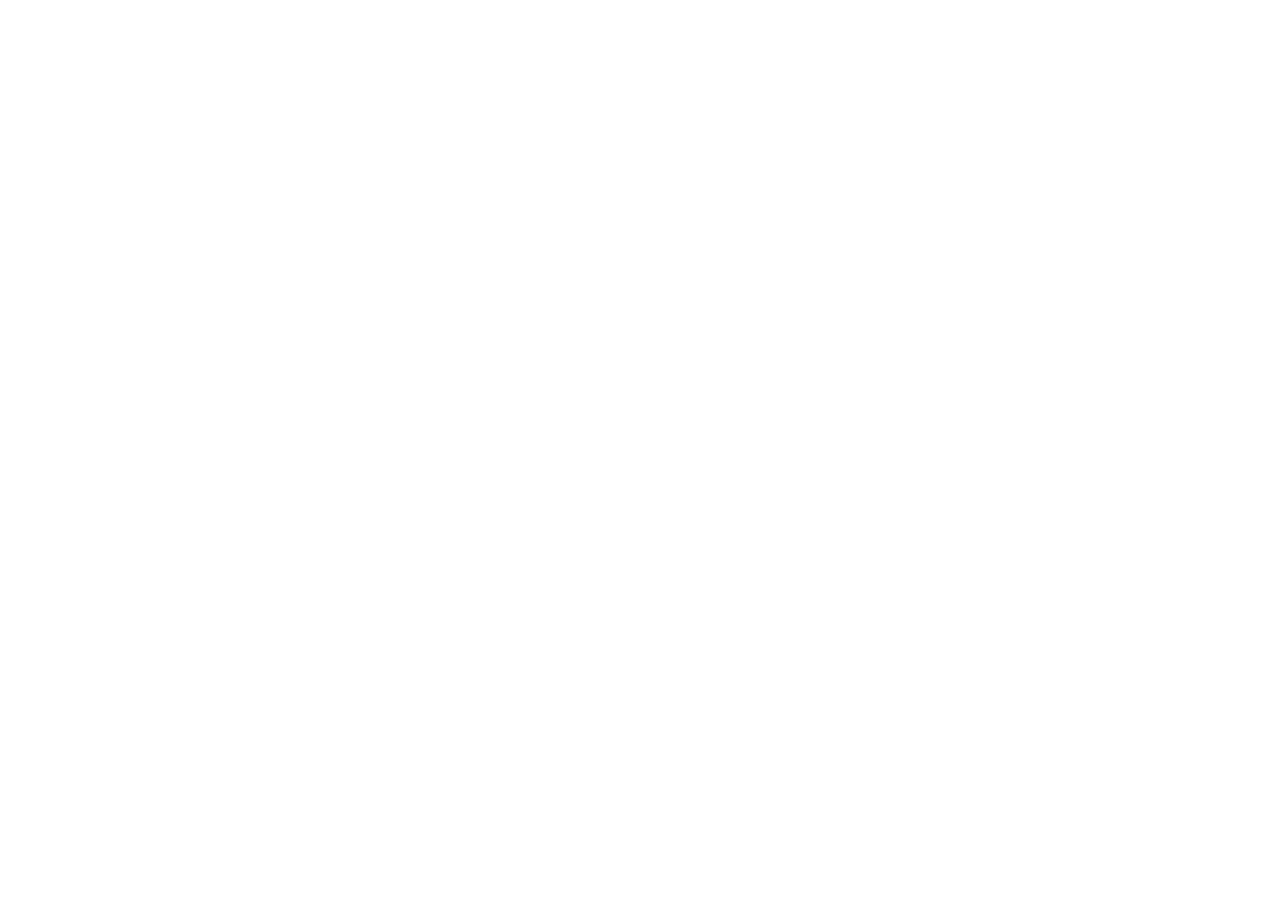
==== commit f57fe5a9: "Redirect old Pages address to final site" ====
--- a/index.html
+++ b/index.html
@@ -3,477 +3,17 @@
   <head>
     <meta charset="UTF-8" />
     <meta name="viewport" content="width=device-width, initial-scale=1.0" />
-    <meta http-equiv="Cache-Control" content="no-store, no-cache, must-revalidate" />
+    <meta http-equiv="Cache-Control" content="no-store, no-cache, must-revalidate, max-age=0" />
     <meta http-equiv="Pragma" content="no-cache" />
     <meta http-equiv="Expires" content="0" />
-    <title>Professional Massage by Anastasia | Массаж в Калининграде</title>
-    <meta
-      name="description"
-      content="Массаж для женщин в Калининграде: релакс, оздоровительный, антицеллюлитный, лимфодренажный массаж и фейс-реконструкция. Запись без предоплаты."
-    />
-    <link rel="preconnect" href="https://fonts.googleapis.com" />
-    <link rel="preconnect" href="https://fonts.gstatic.com" crossorigin />
-    <link
-      href="https://fonts.googleapis.com/css2?family=Cormorant+Garamond:wght@500;600;700&family=Inter:wght@300;400;500;600&display=swap"
-      rel="stylesheet"
-    />
-    <link rel="stylesheet" href="styles.css?v=booking-form-programs" />
+    <meta name="robots" content="noindex" />
+    <meta http-equiv="refresh" content="0; url=https://jusser39.github.io/anastasia-massage-final/" />
+    <title>Professional Massage by Anastasia</title>
+    <script>
+      window.location.replace('https://jusser39.github.io/anastasia-massage-final/?v=redirect-' + Date.now());
+    </script>
   </head>
   <body>
-    <header class="site-header" data-header>
-      <a class="brand" href="#top" aria-label="Professional Massage by Anastasia">
-        <img src="logo-mark.png" alt="" />
-        <span>
-          <strong>Professional Massage</strong>
-          <small>женский массаж by Anastasia</small>
-        </span>
-      </a>
-      <button class="menu-toggle" type="button" aria-label="Открыть меню" aria-expanded="false" data-menu-toggle>
-        <span></span>
-        <span></span>
-      </button>
-      <nav class="nav-links" data-nav>
-        <a href="#services">Услуги</a>
-        <a href="#about">Обо мне</a>
-        <a href="#reviews">Отзывы</a>
-        <a href="#booking">Запись</a>
-      </nav>
-    </header>
-
-    <main id="top">
-      <section class="hero section-shell">
-        <div class="hero-copy">
-          <h1>Мягкое восстановление тела через массаж и заботу.</h1>
-          <p class="hero-text">
-            Я Анастасия. Работаю с женщинами, помогаю снять напряжение, вернуть ощущение легкости,
-            расслабить тело и спокойно выдохнуть в уютной атмосфере без спешки.
-          </p>
-          <div class="hero-actions">
-            <a class="button primary" href="#booking">Онлайн-запись</a>
-            <a class="button secondary" href="tel:+79005636376">Позвонить</a>
-            <a class="button secondary" href="https://wa.me/79005636376" target="_blank" rel="noreferrer">Записаться в WhatsApp</a>
-          </div>
-          <div class="hero-facts" aria-label="Ключевая информация">
-            <span>5.0 рейтинг</span>
-            <span>3 года опыта</span>
-            <span>Без предоплаты</span>
-          </div>
-        </div>
-        <div class="hero-media" aria-label="Кабинет массажа">
-          <img src="hero-photo.jpg" alt="Анастасия за работой в массажном кабинете" />
-          <div class="appointment-card" aria-hidden="true">
-            <span>Запись в мессенджере</span>
-            <strong class="phone-number">8 900 563 63 76</strong>
-          </div>
-        </div>
-      </section>
-
-      <section class="values section-shell" aria-labelledby="values-title">
-        <div class="section-heading">
-          <p class="quiet-note">Подход</p>
-          <h2 id="values-title">Здесь можно расслабиться и доверить тело внимательным рукам.</h2>
-        </div>
-        <div class="values-grid">
-          <article>
-            <svg viewBox="0 0 48 48" aria-hidden="true">
-              <path d="M14 32c9-1 15-7 19-20 2 12-2 22-12 26-4 2-8 1-11-1" />
-              <path d="M17 29c5 0 10-3 14-9" />
-            </svg>
-            <h3>Проработка зажимов</h3>
-            <p>Уточняю пожелания и проблемные зоны, работаю аккуратно, но эффективно: спина, шея, ноги, лицо, голова.</p>
-          </article>
-          <article>
-            <svg viewBox="0 0 48 48" aria-hidden="true">
-              <path d="M12 26c7 0 8-8 14-8 5 0 7 4 10 7M12 35c7 0 8-8 14-8 5 0 7 4 10 7" />
-            </svg>
-            <h3>Полное расслабление</h3>
-            <p>Тихий кабинет, теплая атмосфера и бережный ритм помогают телу отпустить напряжение уже во время сеанса.</p>
-          </article>
-          <article>
-            <svg viewBox="0 0 48 48" aria-hidden="true">
-              <path d="M24 8v32M11 24h26M16 15c6 4 10 4 16 0M16 33c6-4 10-4 16 0" />
-            </svg>
-            <h3>Легкость после</h3>
-            <p>Цель каждого массажа — чтобы после сеанса появилось ощущение свободного тела и хорошего настроения.</p>
-          </article>
-        </div>
-      </section>
-
-      <section class="services section-shell" id="services" aria-labelledby="services-title">
-        <div class="section-heading wide">
-          <div>
-            <p class="quiet-note">Услуги и цены</p>
-            <h2 id="services-title">Выберите формат под свое состояние.</h2>
-          </div>
-          <a class="text-link" href="https://wa.me/79005636376" target="_blank" rel="noreferrer">Уточнить свободное время</a>
-        </div>
-        <div class="service-grid">
-          <article class="service-card">
-            <div>
-              <h3>Массаж спины</h3>
-              <p>Для снятия напряжения в спине, шее и плечах. Хороший вариант, если хочется быстро почувствовать облегчение.</p>
-            </div>
-            <footer><span>40 минут</span><strong>2 200 ₽</strong></footer>
-          </article>
-          <article class="service-card">
-            <div>
-              <h3>Массаж лица + голова</h3>
-              <p>Мягкая работа с лицом, головой и зоной напряжения. Помогает расслабить мимику и освежить овал.</p>
-            </div>
-            <footer><span>40 минут</span><strong>2 200 ₽</strong></footer>
-          </article>
-          <article class="service-card">
-            <div>
-              <h3>Массаж задней поверхности</h3>
-              <p>Ноги и спина: глубокое расслабление задней линии тела, особенно после нагрузки и долгого сидения.</p>
-            </div>
-            <footer><span>40 минут</span><strong>2 200 ₽</strong></footer>
-          </article>
-          <article class="service-card featured">
-            <div>
-              <h3>Релакс массаж</h3>
-              <p>Спокойный ритм, уютная атмосфера и полное переключение. Для восстановления ресурса и сна.</p>
-            </div>
-            <footer><span>60 минут</span><strong>2 900 ₽</strong></footer>
-          </article>
-          <article class="service-card">
-            <div>
-              <h3>Общий оздоровительный</h3>
-              <p>Комплексная работа по телу для легкости, тонуса и ощущения собранности после сеанса.</p>
-            </div>
-            <footer class="price-list">
-              <span>60 минут <strong>2 900 ₽</strong></span>
-              <span>90 минут <strong>3 600 ₽</strong></span>
-            </footer>
-          </article>
-          <article class="service-card">
-            <div>
-              <h3>Антицеллюлитный</h3>
-              <p>Активная техника для тонуса кожи, локальной проработки и ощущения более подтянутого тела.</p>
-            </div>
-            <footer class="price-list">
-              <span>60 минут <strong>2 900 ₽</strong></span>
-              <span>90 минут <strong>3 600 ₽</strong></span>
-            </footer>
-          </article>
-          <article class="service-card">
-            <div>
-              <h3>Лимфодренажный</h3>
-              <p>Мягкая работа для ощущения легкости, уменьшения отечности и бережного восстановления.</p>
-            </div>
-            <footer class="price-list">
-              <span>60 минут <strong>2 900 ₽</strong></span>
-              <span>90 минут <strong>3 600 ₽</strong></span>
-            </footer>
-          </article>
-          <article class="service-card">
-            <div>
-              <h3>Фейс-реконструкция</h3>
-              <p>Массаж лица с акцентом на свежесть, расслабление мышц и четкость овала.</p>
-            </div>
-            <footer><span>50 минут</span><strong>2 500 ₽</strong></footer>
-          </article>
-        </div>
-        <div class="extras-line">
-          <span>Дополнительно:</span>
-          массаж головы, массаж лица, обертывание, скрабирование тела, массаж огнем, массажный крем.
-        </div>
-      </section>
-
-      <section class="about section-shell" id="about" aria-labelledby="about-title">
-        <div class="about-image">
-          <img src="about-anastasia.jpg" alt="Анастасия во время работы в массажном кабинете" />
-        </div>
-        <div class="about-copy">
-          <p class="quiet-note">Обо мне</p>
-          <h2 id="about-title">Анастасия, массажист с опытом 3 года.</h2>
-          <p>
-            Моя работа — про бережное внимание к телу, спокойный ритм и ощутимый результат после сеанса.
-            Я уточняю ваши пожелания, обращаю внимание на проблемные зоны и подбираю интенсивность так,
-            чтобы массаж был комфортным, но действительно эффективным.
-          </p>
-          <p>
-            Специализируюсь на массажных и уходовых техниках: расслабление, снятие мышечного напряжения,
-            лимфодренаж, антицеллюлитная проработка и эстетический массаж лица. В кабинете вас ждет
-            уютная атмосфера, в которой легко выдохнуть, отпустить напряжение и почувствовать легкость.
-          </p>
-          <div class="trust-grid">
-            <div><strong>3 года</strong><span>практики</span></div>
-            <div><strong>5.0</strong><span>рейтинг клиентов</span></div>
-            <div><strong>30+</strong><span>теплых отзывов</span></div>
-          </div>
-          <button class="button secondary certificate-open" type="button" data-documents-open>
-            Сертификаты и дипломы
-          </button>
-        </div>
-      </section>
-
-      <section class="gift section-shell" aria-labelledby="gift-title">
-        <div class="gift-copy">
-          <p class="quiet-note">Подарочные сертификаты</p>
-          <h2 id="gift-title">Подарите час заботы и тишины.</h2>
-          <p>
-            Сертификат на массаж — красивый подарок для мамы, подруги, сестры или для себя.
-            Можно выбрать номинал или конкретную услугу.
-          </p>
-          <a class="button secondary" href="https://wa.me/79005636376" target="_blank" rel="noreferrer">Купить сертификат</a>
-        </div>
-        <figure class="gift-photo" aria-label="Подарочный сертификат">
-          <img src="gift-certificate-photo.jpg" alt="Фото подарочного сертификата на массаж" />
-          <figcaption>Подарочный сертификат можно оформить на услугу или выбранный номинал.</figcaption>
-        </figure>
-      </section>
-
-      <section class="booking section-shell" id="booking" aria-labelledby="booking-title">
-        <div class="section-heading">
-          <p class="quiet-note">Запись</p>
-          <h2 id="booking-title">Запишитесь онлайн или напишите напрямую.</h2>
-        </div>
-        <div class="booking-panel booking-app" data-booking-widget>
-          <div class="booking-sidebar">
-            <div class="booking-master">
-              <img src="logo-mark.png" alt="" />
-              <div>
-                <span>Мастер</span>
-                <strong>Анастасия</strong>
-                <small>женский массаж · Калининград</small>
-              </div>
-            </div>
-            <ol class="booking-steps" aria-label="Этапы записи">
-              <li class="active">Услуга</li>
-              <li class="active">Дата</li>
-              <li class="active">Время</li>
-              <li>Контакты</li>
-            </ol>
-            <div class="rules-card compact">
-              <h3>Условия записи</h3>
-              <ul>
-                <li>Работаю только с женщинами.</li>
-                <li>Предоплаты нет.</li>
-                <li>Адрес: Калининград, Шахматная, 4Б.</li>
-                <li>Если планы меняются, предупредите заранее.</li>
-              </ul>
-            </div>
-          </div>
-
-          <div class="booking-controls">
-            <div class="booking-block">
-              <div class="booking-block-head">
-                <span>1</span>
-                <h3>Выберите услугу</h3>
-              </div>
-              <div class="service-picker" data-service-picker>
-                <button class="service-option active" type="button" data-service-code="back-40" data-service-value="Массаж спины · 40 минут · 2 200 ₽">
-                  <span>Массаж спины</span>
-                  <small>40 минут · 2 200 ₽</small>
-                </button>
-                <button class="service-option" type="button" data-service-code="face-head-40" data-service-value="Массаж лица + голова · 40 минут · 2 200 ₽">
-                  <span>Массаж лица + голова</span>
-                  <small>40 минут · 2 200 ₽</small>
-                </button>
-                <button class="service-option" type="button" data-service-code="posterior-40" data-service-value="Массаж задней поверхности · 40 минут · 2 200 ₽">
-                  <span>Массаж задней поверхности</span>
-                  <small>40 минут · 2 200 ₽</small>
-                </button>
-                <button class="service-option" type="button" data-service-code="relax-60" data-service-value="Релакс массаж · 60 минут · 2 900 ₽">
-                  <span>Релакс массаж</span>
-                  <small>60 минут · 2 900 ₽</small>
-                </button>
-                <article class="program-card">
-                  <div>
-                    <strong>Общий оздоровительный</strong>
-                    <small>комплексная работа по телу</small>
-                  </div>
-                  <div class="program-options">
-                    <button class="program-choice" type="button" data-service-code="general-60" data-service-value="Общий оздоровительный · 60 минут · 2 900 ₽">60 минут · 2 900 ₽</button>
-                    <button class="program-choice" type="button" data-service-code="general-90" data-service-value="Общий оздоровительный · 90 минут · 3 600 ₽">90 минут · 3 600 ₽</button>
-                  </div>
-                </article>
-                <article class="program-card">
-                  <div>
-                    <strong>Антицеллюлитный</strong>
-                    <small>активная техника для тонуса кожи</small>
-                  </div>
-                  <div class="program-options">
-                    <button class="program-choice" type="button" data-service-code="anti-60" data-service-value="Антицеллюлитный · 60 минут · 2 900 ₽">60 минут · 2 900 ₽</button>
-                    <button class="program-choice" type="button" data-service-code="anti-90" data-service-value="Антицеллюлитный · 90 минут · 3 600 ₽">90 минут · 3 600 ₽</button>
-                  </div>
-                </article>
-                <article class="program-card">
-                  <div>
-                    <strong>Лимфодренажный</strong>
-                    <small>мягкая работа для ощущения легкости</small>
-                  </div>
-                  <div class="program-options">
-                    <button class="program-choice" type="button" data-service-code="lymph-60" data-service-value="Лимфодренажный · 60 минут · 2 900 ₽">60 минут · 2 900 ₽</button>
-                    <button class="program-choice" type="button" data-service-code="lymph-90" data-service-value="Лимфодренажный · 90 минут · 3 600 ₽">90 минут · 3 600 ₽</button>
-                  </div>
-                </article>
-                <button class="service-option" type="button" data-service-code="face-reconstruction-50" data-service-value="Фейс-реконструкция · 50 минут · 2 500 ₽">
-                  <span>Фейс-реконструкция</span>
-                  <small>50 минут · 2 500 ₽</small>
-                </button>
-              </div>
-            </div>
-
-            <div class="booking-block">
-              <div class="booking-block-head">
-                <span>2</span>
-                <h3>Выберите дату</h3>
-              </div>
-              <div class="calendar-head">
-                <strong>Июнь</strong>
-                <span>ближайшие свободные дни</span>
-              </div>
-              <div class="date-grid" data-date-picker>
-                <button class="date-button active" type="button" data-date-value="10 июня, среда"><span>ср</span><strong>10</strong></button>
-                <button class="date-button" type="button" data-date-value="11 июня, четверг"><span>чт</span><strong>11</strong></button>
-                <button class="date-button" type="button" data-date-value="12 июня, пятница"><span>пт</span><strong>12</strong></button>
-                <button class="date-button" type="button" data-date-value="13 июня, суббота"><span>сб</span><strong>13</strong></button>
-                <button class="date-button" type="button" data-date-value="16 июня, вторник"><span>вт</span><strong>16</strong></button>
-                <button class="date-button" type="button" data-date-value="17 июня, среда"><span>ср</span><strong>17</strong></button>
-                <button class="date-button" type="button" data-date-value="18 июня, четверг"><span>чт</span><strong>18</strong></button>
-              </div>
-            </div>
-
-            <div class="booking-block">
-              <div class="booking-block-head">
-                <span>3</span>
-                <h3>Свободное время</h3>
-              </div>
-              <div class="time-periods">
-                <div class="time-groups" data-time-picker>
-                  <button class="time-chip active" type="button" data-time-value="10:00">10:00</button>
-                  <button class="time-chip" type="button" data-time-value="11:30">11:30</button>
-                  <button class="time-chip" type="button" data-time-value="13:00">13:00</button>
-                  <button class="time-chip" type="button" data-time-value="14:30">14:30</button>
-                  <button class="time-chip" type="button" data-time-value="16:00">16:00</button>
-                  <button class="time-chip" type="button" data-time-value="17:30">17:30</button>
-                  <button class="time-chip" type="button" data-time-value="19:00">19:00</button>
-                </div>
-              </div>
-            </div>
-          </div>
-
-          <aside class="booking-summary-card">
-            <span>Ваша запись</span>
-            <strong data-booking-summary>Массаж спины · 40 минут · 2 200 ₽</strong>
-            <dl>
-              <div>
-                <dt>Дата</dt>
-                <dd data-booking-date>10 июня, среда</dd>
-              </div>
-              <div>
-                <dt>Время</dt>
-                <dd data-booking-time>10:00</dd>
-              </div>
-              <div>
-                <dt>Оплата</dt>
-                <dd>без предоплаты</dd>
-              </div>
-            </dl>
-            <div class="contact-buttons">
-              <button class="button primary full" type="button" data-open-booking-form>Записаться</button>
-            </div>
-          </aside>
-        </div>
-        <form class="booking-form" id="booking-form" data-booking-form aria-hidden="true">
-          <div>
-            <p class="quiet-note">Анкета</p>
-            <h3>Оставьте контакты для подтверждения записи.</h3>
-            <p>После отправки заявка будет готова для подключения к боту. Пока можно дублировать запись в WhatsApp.</p>
-          </div>
-          <label>
-            Имя
-            <input type="text" name="name" placeholder="Ваше имя" autocomplete="name" required />
-          </label>
-          <label>
-            Телефон
-            <input type="tel" name="phone" placeholder="+7 ___ ___ __ __" autocomplete="tel" required />
-          </label>
-          <label>
-            Комментарий
-            <textarea name="comment" rows="3" placeholder="Например: хочу мягкую проработку спины"></textarea>
-          </label>
-          <input type="hidden" name="booking" data-booking-payload />
-          <div class="form-actions">
-            <button class="button primary" type="submit">Отправить заявку</button>
-            <a class="button secondary" data-whatsapp-booking href="https://wa.me/79005636376" target="_blank" rel="noreferrer">Продублировать в WhatsApp</a>
-          </div>
-          <p class="form-status" data-form-status aria-live="polite"></p>
-        </form>
-      </section>
-
-      <section class="testimonials section-shell" id="reviews" aria-labelledby="reviews-title">
-        <div class="section-heading">
-          <p class="quiet-note">Отзывы</p>
-          <h2 id="reviews-title">Клиенты отмечают атмосферу, внимательность и легкость после сеанса.</h2>
-        </div>
-        <div class="review-grid">
-          <article class="review-card">
-            <img src="review-darya-card.jpg" alt="Отзыв Дарьи о массаже у Анастасии" />
-          </article>
-          <article class="review-card">
-            <img src="review-maria-card.jpg" alt="Отзыв Марии о массаже у Анастасии" />
-          </article>
-          <article class="review-card">
-            <img src="review-natalia-card.jpg" alt="Отзыв Натальи о массаже у Анастасии" />
-          </article>
-          <article class="review-card">
-            <img src="review-violetta-card.jpg" alt="Отзыв Виолетты о массаже у Анастасии" />
-          </article>
-        </div>
-      </section>
-    </main>
-
-    <footer class="footer" id="contact">
-      <div>
-        <a class="footer-brand" href="#top">Professional Massage<br />by Anastasia</a>
-        <p>Массаж для женщин в Калининграде: расслабление, забота о теле и уютная атмосфера.</p>
-      </div>
-      <address>
-        <a href="tel:+79005636376">8 900 563 63 76</a>
-        <span>Калининград, Шахматная, 4Б</span>
-        <span>Запись без предоплаты</span>
-      </address>
-      <div class="social-links">
-        <a href="https://t.me/massage_by_anastasiia" target="_blank" rel="noreferrer">Telegram</a>
-        <a href="https://wa.me/79005636376" target="_blank" rel="noreferrer">WhatsApp</a>
-        <a href="https://www.instagram.com/massage.klgd39?igsh=YmgzZWtzOTcwdmg3" target="_blank" rel="noreferrer">Instagram</a>
-      </div>
-      <small>© 2026 Professional Massage by Anastasia</small>
-    </footer>
-
-    <div class="documents-modal" data-documents-modal aria-hidden="true">
-      <div class="documents-backdrop" data-documents-close></div>
-      <section class="documents-dialog" role="dialog" aria-modal="true" aria-labelledby="documents-title">
-        <button class="documents-close" type="button" aria-label="Закрыть документы" data-documents-close>
-          <span></span>
-          <span></span>
-        </button>
-        <p class="quiet-note">Документы</p>
-        <h2 id="documents-title">Сертификаты и дипломы</h2>
-        <div class="documents-grid">
-          <figure>
-            <img src="document-svidetelstvo.png" alt="Свидетельство о профессиональной подготовке" />
-            <figcaption>Свидетельство</figcaption>
-          </figure>
-          <figure>
-            <img src="document-diplom.png" alt="Диплом о профессиональной подготовке" />
-            <figcaption>Диплом</figcaption>
-          </figure>
-          <figure>
-            <img src="document-kursov-1.png" alt="Документ о прохождении курсов, страница 1" />
-            <figcaption>Курсы · страница 1</figcaption>
-          </figure>
-          <figure>
-            <img src="document-kursov-2.png" alt="Документ о прохождении курсов, страница 2" />
-            <figcaption>Курсы · страница 2</figcaption>
-          </figure>
-        </div>
-      </section>
-    </div>
-
-    <script src="script.js?v=hero-offset-fix"></script>
+    <p><a href="https://jusser39.github.io/anastasia-massage-final/">??????? ?????????? ???? Professional Massage by Anastasia</a></p>
   </body>
 </html>
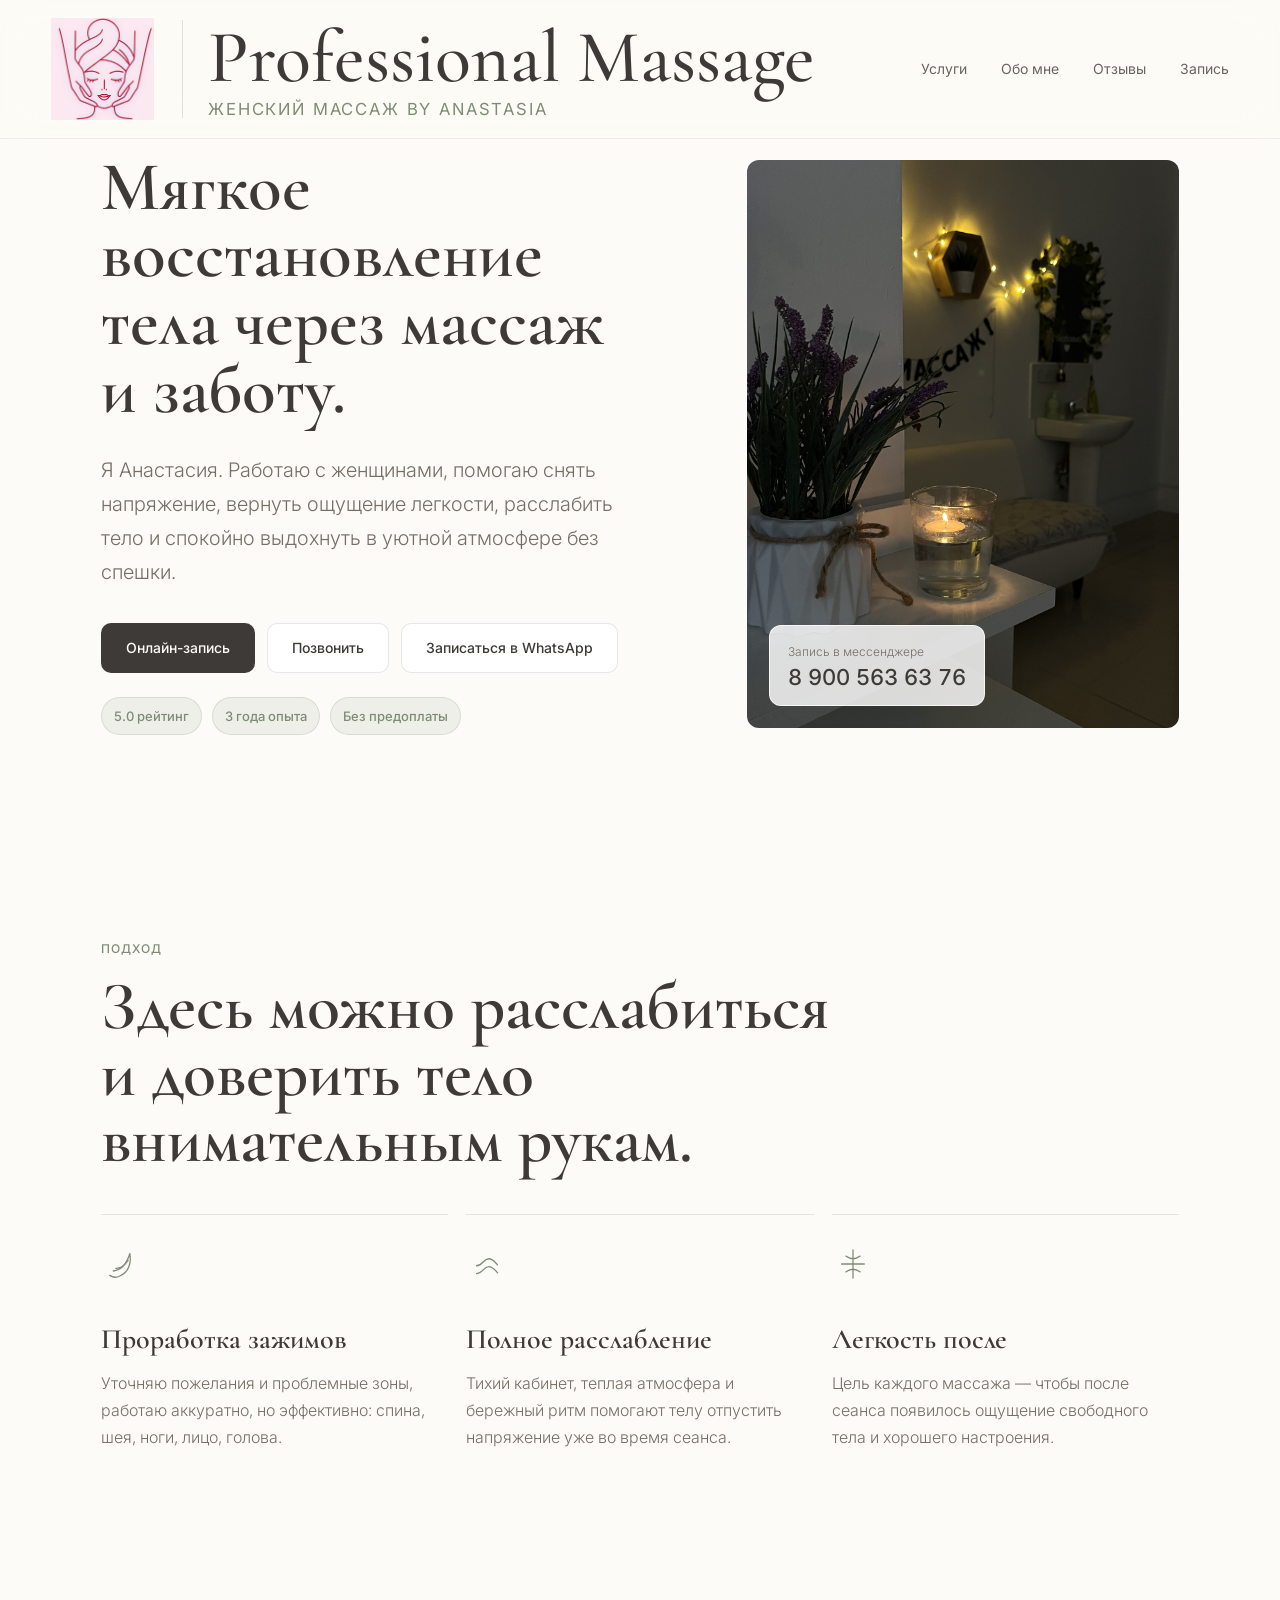
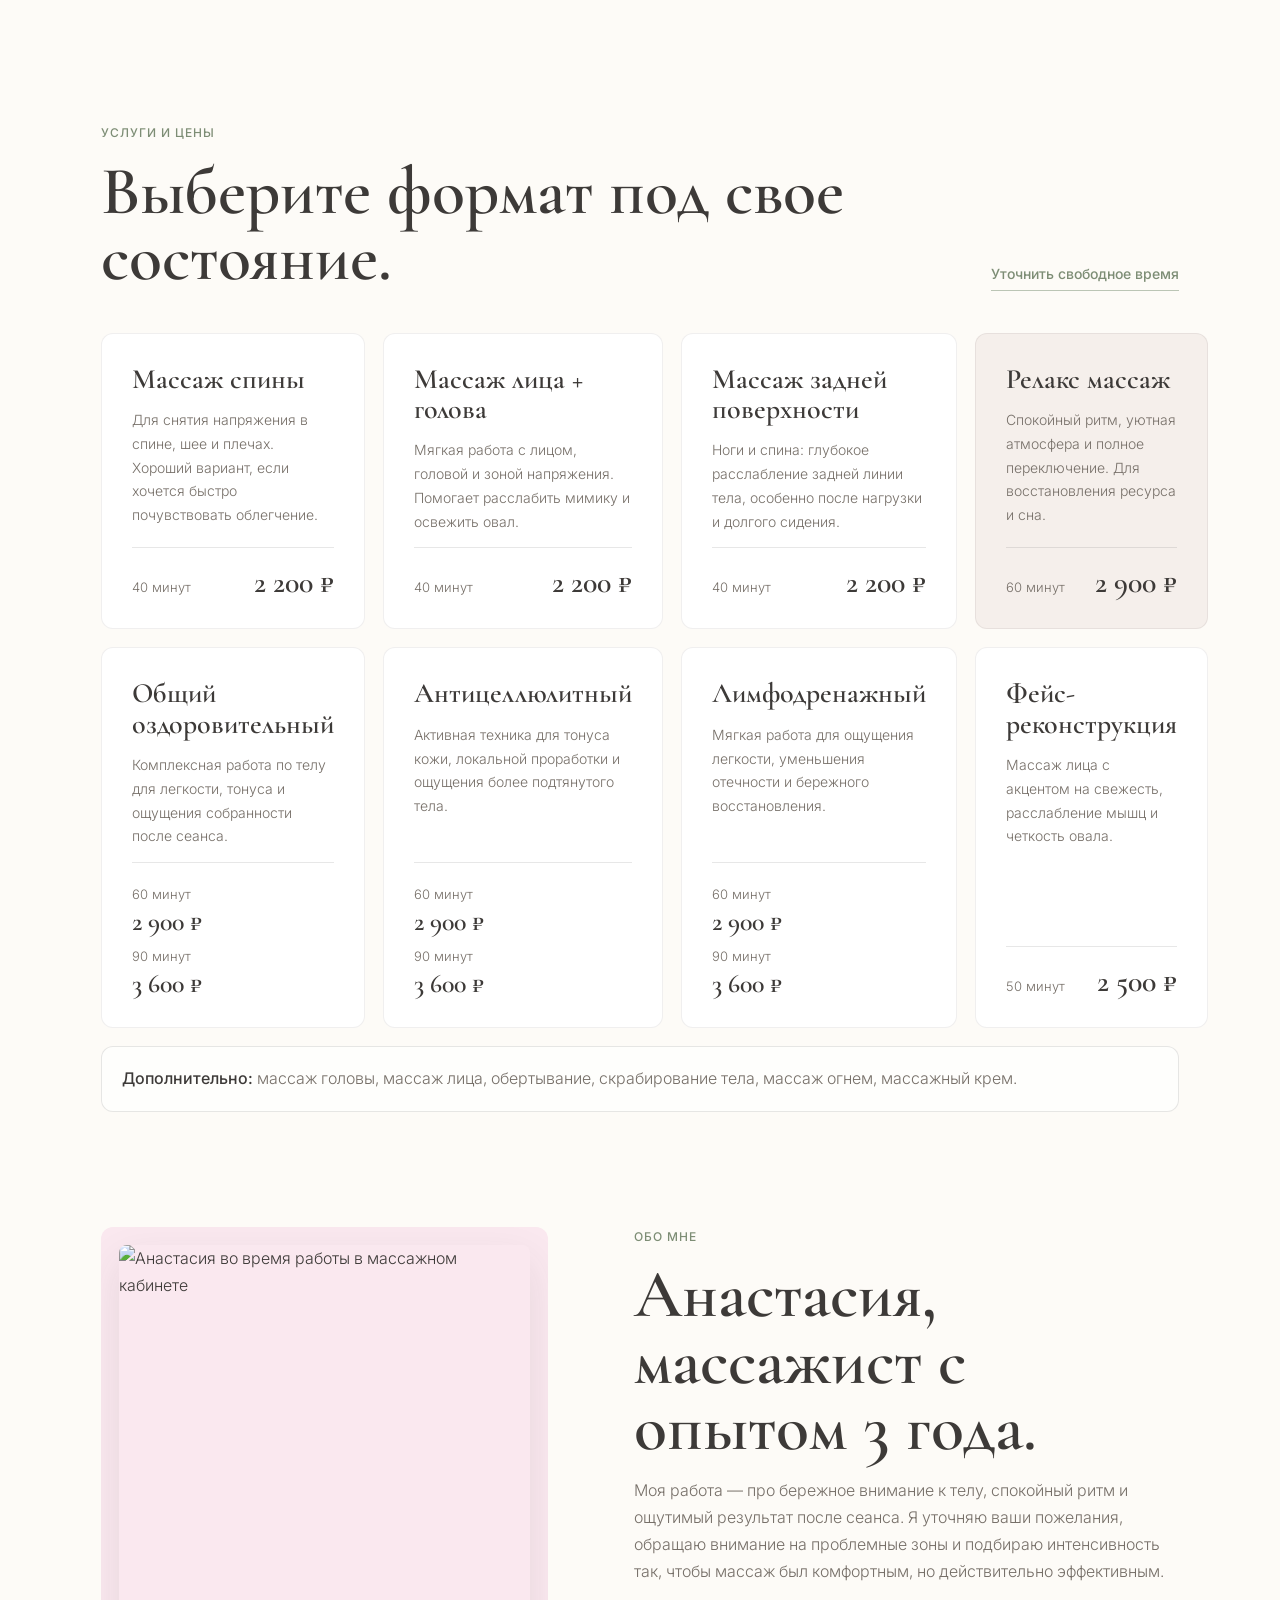
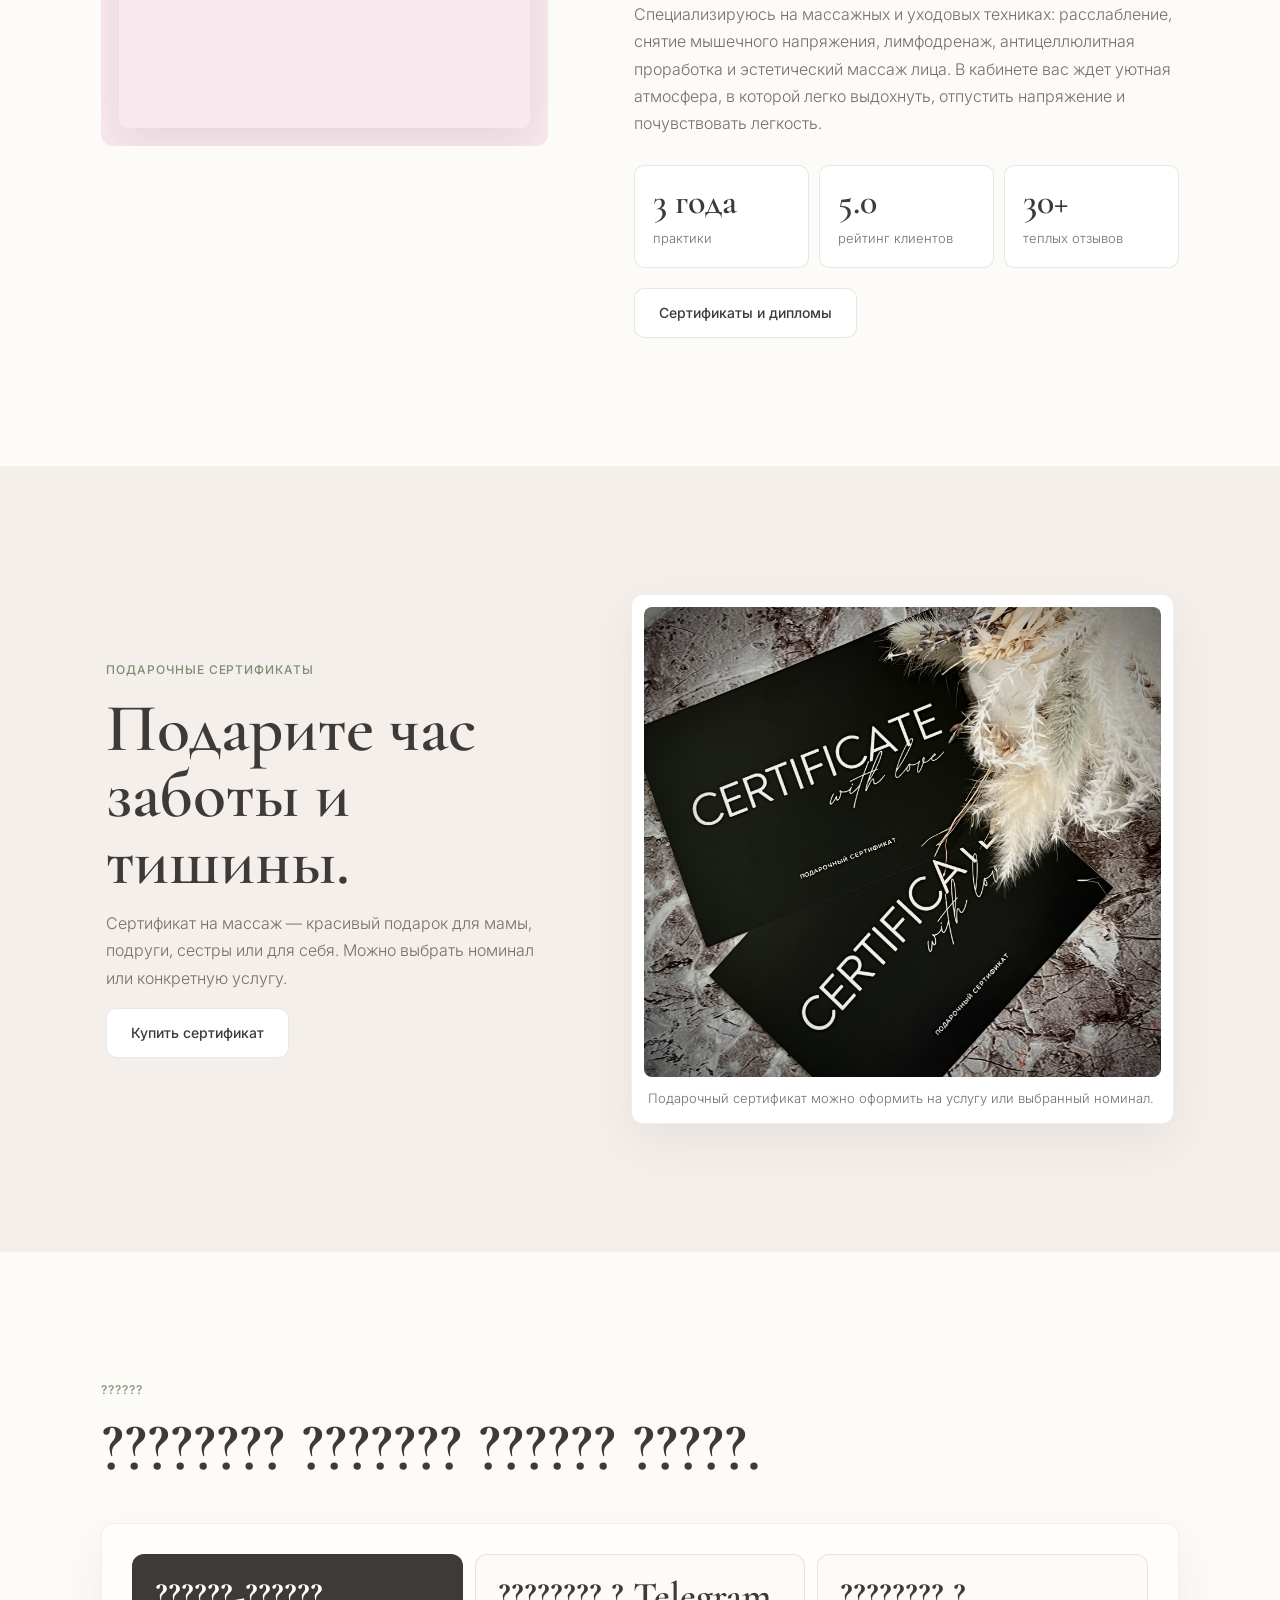
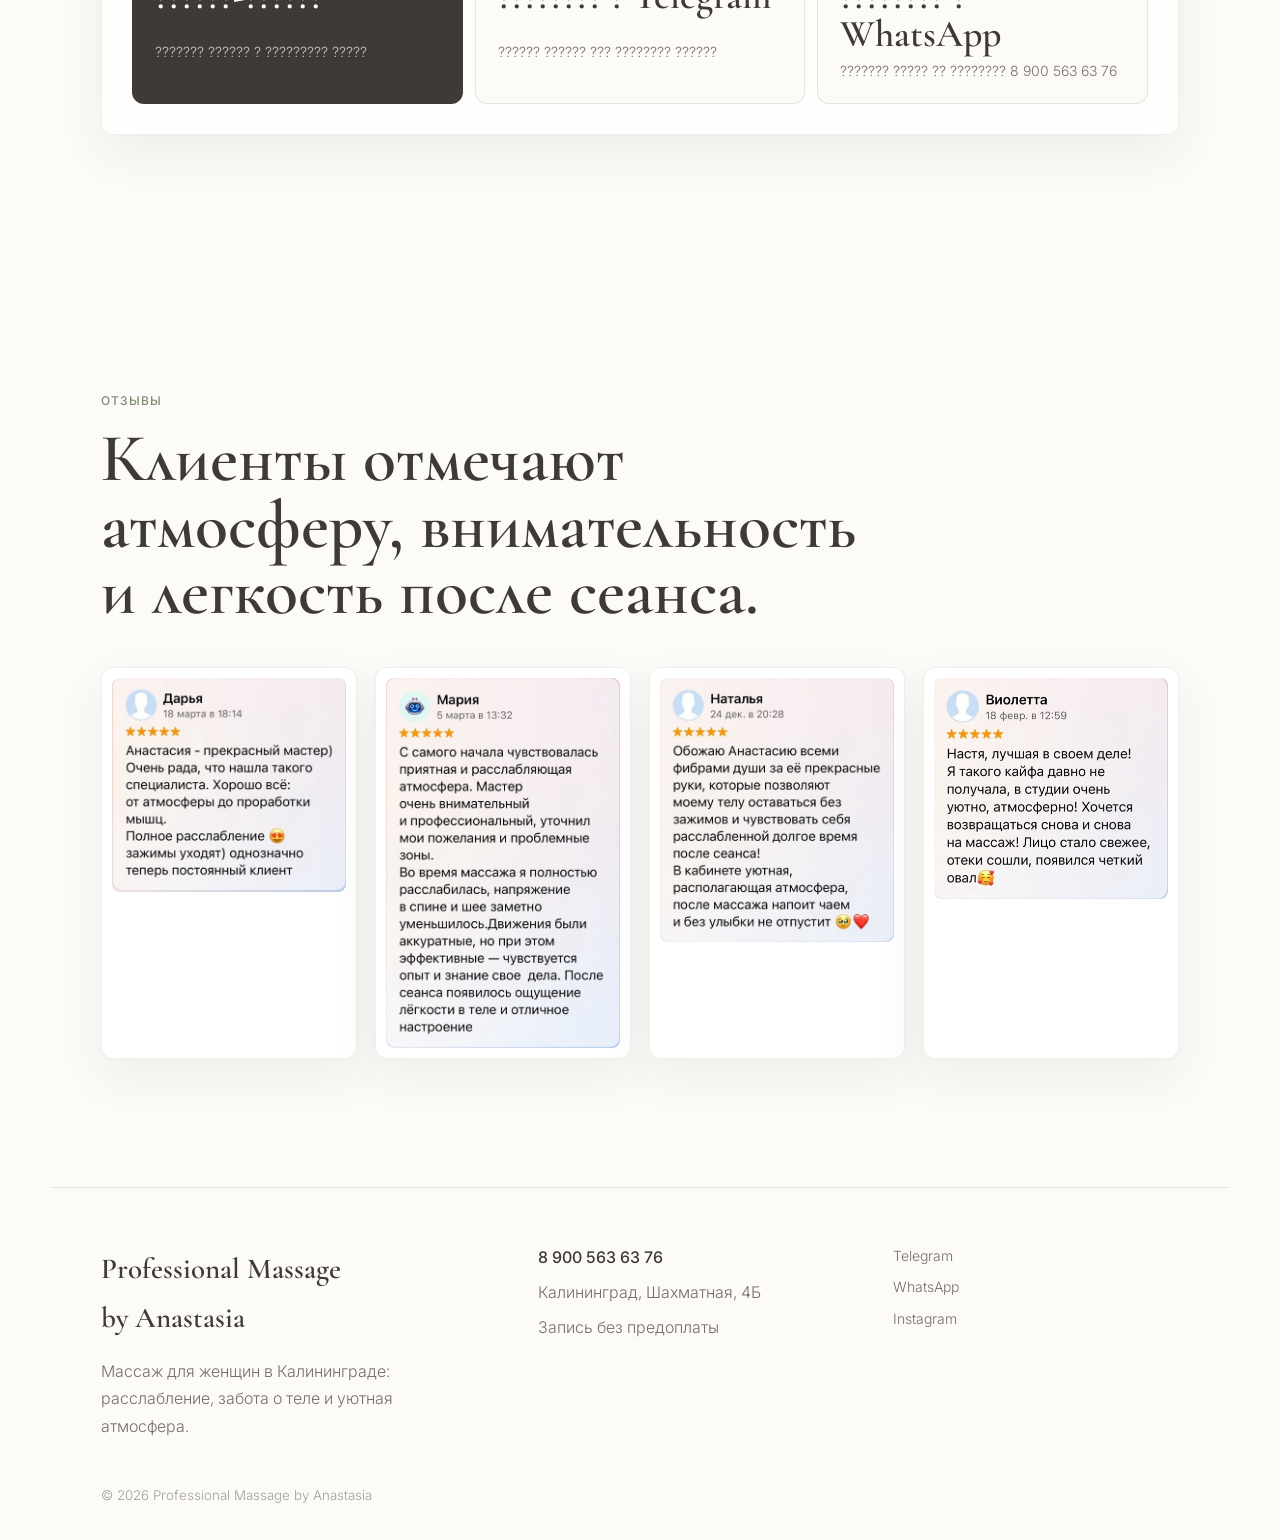
==== commit 61a0a3f5: "Replace booking widget with external booking links" ====
--- a/index.html
+++ b/index.html
@@ -3,17 +3,319 @@
   <head>
     <meta charset="UTF-8" />
     <meta name="viewport" content="width=device-width, initial-scale=1.0" />
-    <meta http-equiv="Cache-Control" content="no-store, no-cache, must-revalidate, max-age=0" />
+    <meta http-equiv="Cache-Control" content="no-store, no-cache, must-revalidate" />
     <meta http-equiv="Pragma" content="no-cache" />
     <meta http-equiv="Expires" content="0" />
-    <meta name="robots" content="noindex" />
-    <meta http-equiv="refresh" content="0; url=https://jusser39.github.io/anastasia-massage-final/" />
-    <title>Professional Massage by Anastasia</title>
-    <script>
-      window.location.replace('https://jusser39.github.io/anastasia-massage-final/?v=redirect-' + Date.now());
-    </script>
+    <title>Professional Massage by Anastasia | Массаж в Калининграде</title>
+    <meta
+      name="description"
+      content="Массаж для женщин в Калининграде: релакс, оздоровительный, антицеллюлитный, лимфодренажный массаж и фейс-реконструкция. Запись без предоплаты."
+    />
+    <link rel="preconnect" href="https://fonts.googleapis.com" />
+    <link rel="preconnect" href="https://fonts.gstatic.com" crossorigin />
+    <link
+      href="https://fonts.googleapis.com/css2?family=Cormorant+Garamond:wght@500;600;700&family=Inter:wght@300;400;500;600&display=swap"
+      rel="stylesheet"
+    />
+    <meta name="site-version" content="2026-06-09-dikidi-links" />
+    <link rel="stylesheet" href="styles-20260609.css" />
   </head>
   <body>
-    <p><a href="https://jusser39.github.io/anastasia-massage-final/">??????? ?????????? ???? Professional Massage by Anastasia</a></p>
+    <header class="site-header" data-header>
+      <a class="brand" href="#top" aria-label="Professional Massage by Anastasia">
+        <img src="logo-mark.png" alt="" />
+        <span>
+          <strong>Professional Massage</strong>
+          <small>женский массаж by Anastasia</small>
+        </span>
+      </a>
+      <button class="menu-toggle" type="button" aria-label="Открыть меню" aria-expanded="false" data-menu-toggle>
+        <span></span>
+        <span></span>
+      </button>
+      <nav class="nav-links" data-nav>
+        <a href="#services">Услуги</a>
+        <a href="#about">Обо мне</a>
+        <a href="#reviews">Отзывы</a>
+        <a href="#booking">Запись</a>
+      </nav>
+    </header>
+
+    <main id="top">
+      <section class="hero section-shell">
+        <div class="hero-copy">
+          <h1>Мягкое восстановление тела через массаж и заботу.</h1>
+          <p class="hero-text">
+            Я Анастасия. Работаю с женщинами, помогаю снять напряжение, вернуть ощущение легкости,
+            расслабить тело и спокойно выдохнуть в уютной атмосфере без спешки.
+          </p>
+          <div class="hero-actions">
+            <a class="button primary" href="#booking">Онлайн-запись</a>
+            <a class="button secondary" href="tel:+79005636376">Позвонить</a>
+            <a class="button secondary" href="https://wa.me/79005636376" target="_blank" rel="noreferrer">Записаться в WhatsApp</a>
+          </div>
+          <div class="hero-facts" aria-label="Ключевая информация">
+            <span>5.0 рейтинг</span>
+            <span>3 года опыта</span>
+            <span>Без предоплаты</span>
+          </div>
+        </div>
+        <div class="hero-media" aria-label="Кабинет массажа">
+          <img src="hero-photo.jpg" alt="Анастасия за работой в массажном кабинете" />
+          <div class="appointment-card" aria-hidden="true">
+            <span>Запись в мессенджере</span>
+            <strong class="phone-number">8 900 563 63 76</strong>
+          </div>
+        </div>
+      </section>
+
+      <section class="values section-shell" aria-labelledby="values-title">
+        <div class="section-heading">
+          <p class="quiet-note">Подход</p>
+          <h2 id="values-title">Здесь можно расслабиться и доверить тело внимательным рукам.</h2>
+        </div>
+        <div class="values-grid">
+          <article>
+            <svg viewBox="0 0 48 48" aria-hidden="true">
+              <path d="M14 32c9-1 15-7 19-20 2 12-2 22-12 26-4 2-8 1-11-1" />
+              <path d="M17 29c5 0 10-3 14-9" />
+            </svg>
+            <h3>Проработка зажимов</h3>
+            <p>Уточняю пожелания и проблемные зоны, работаю аккуратно, но эффективно: спина, шея, ноги, лицо, голова.</p>
+          </article>
+          <article>
+            <svg viewBox="0 0 48 48" aria-hidden="true">
+              <path d="M12 26c7 0 8-8 14-8 5 0 7 4 10 7M12 35c7 0 8-8 14-8 5 0 7 4 10 7" />
+            </svg>
+            <h3>Полное расслабление</h3>
+            <p>Тихий кабинет, теплая атмосфера и бережный ритм помогают телу отпустить напряжение уже во время сеанса.</p>
+          </article>
+          <article>
+            <svg viewBox="0 0 48 48" aria-hidden="true">
+              <path d="M24 8v32M11 24h26M16 15c6 4 10 4 16 0M16 33c6-4 10-4 16 0" />
+            </svg>
+            <h3>Легкость после</h3>
+            <p>Цель каждого массажа — чтобы после сеанса появилось ощущение свободного тела и хорошего настроения.</p>
+          </article>
+        </div>
+      </section>
+
+      <section class="services section-shell" id="services" aria-labelledby="services-title">
+        <div class="section-heading wide">
+          <div>
+            <p class="quiet-note">Услуги и цены</p>
+            <h2 id="services-title">Выберите формат под свое состояние.</h2>
+          </div>
+          <a class="text-link" href="https://wa.me/79005636376" target="_blank" rel="noreferrer">Уточнить свободное время</a>
+        </div>
+        <div class="service-grid">
+          <article class="service-card">
+            <div>
+              <h3>Массаж спины</h3>
+              <p>Для снятия напряжения в спине, шее и плечах. Хороший вариант, если хочется быстро почувствовать облегчение.</p>
+            </div>
+            <footer><span>40 минут</span><strong>2 200 ₽</strong></footer>
+          </article>
+          <article class="service-card">
+            <div>
+              <h3>Массаж лица + голова</h3>
+              <p>Мягкая работа с лицом, головой и зоной напряжения. Помогает расслабить мимику и освежить овал.</p>
+            </div>
+            <footer><span>40 минут</span><strong>2 200 ₽</strong></footer>
+          </article>
+          <article class="service-card">
+            <div>
+              <h3>Массаж задней поверхности</h3>
+              <p>Ноги и спина: глубокое расслабление задней линии тела, особенно после нагрузки и долгого сидения.</p>
+            </div>
+            <footer><span>40 минут</span><strong>2 200 ₽</strong></footer>
+          </article>
+          <article class="service-card featured">
+            <div>
+              <h3>Релакс массаж</h3>
+              <p>Спокойный ритм, уютная атмосфера и полное переключение. Для восстановления ресурса и сна.</p>
+            </div>
+            <footer><span>60 минут</span><strong>2 900 ₽</strong></footer>
+          </article>
+          <article class="service-card">
+            <div>
+              <h3>Общий оздоровительный</h3>
+              <p>Комплексная работа по телу для легкости, тонуса и ощущения собранности после сеанса.</p>
+            </div>
+            <footer class="price-list">
+              <span>60 минут <strong>2 900 ₽</strong></span>
+              <span>90 минут <strong>3 600 ₽</strong></span>
+            </footer>
+          </article>
+          <article class="service-card">
+            <div>
+              <h3>Антицеллюлитный</h3>
+              <p>Активная техника для тонуса кожи, локальной проработки и ощущения более подтянутого тела.</p>
+            </div>
+            <footer class="price-list">
+              <span>60 минут <strong>2 900 ₽</strong></span>
+              <span>90 минут <strong>3 600 ₽</strong></span>
+            </footer>
+          </article>
+          <article class="service-card">
+            <div>
+              <h3>Лимфодренажный</h3>
+              <p>Мягкая работа для ощущения легкости, уменьшения отечности и бережного восстановления.</p>
+            </div>
+            <footer class="price-list">
+              <span>60 минут <strong>2 900 ₽</strong></span>
+              <span>90 минут <strong>3 600 ₽</strong></span>
+            </footer>
+          </article>
+          <article class="service-card">
+            <div>
+              <h3>Фейс-реконструкция</h3>
+              <p>Массаж лица с акцентом на свежесть, расслабление мышц и четкость овала.</p>
+            </div>
+            <footer><span>50 минут</span><strong>2 500 ₽</strong></footer>
+          </article>
+        </div>
+        <div class="extras-line">
+          <span>Дополнительно:</span>
+          массаж головы, массаж лица, обертывание, скрабирование тела, массаж огнем, массажный крем.
+        </div>
+      </section>
+
+      <section class="about section-shell" id="about" aria-labelledby="about-title">
+        <div class="about-image">
+          <img src="about-anastasia.jpg" alt="Анастасия во время работы в массажном кабинете" />
+        </div>
+        <div class="about-copy">
+          <p class="quiet-note">Обо мне</p>
+          <h2 id="about-title">Анастасия, массажист с опытом 3 года.</h2>
+          <p>
+            Моя работа — про бережное внимание к телу, спокойный ритм и ощутимый результат после сеанса.
+            Я уточняю ваши пожелания, обращаю внимание на проблемные зоны и подбираю интенсивность так,
+            чтобы массаж был комфортным, но действительно эффективным.
+          </p>
+          <p>
+            Специализируюсь на массажных и уходовых техниках: расслабление, снятие мышечного напряжения,
+            лимфодренаж, антицеллюлитная проработка и эстетический массаж лица. В кабинете вас ждет
+            уютная атмосфера, в которой легко выдохнуть, отпустить напряжение и почувствовать легкость.
+          </p>
+          <div class="trust-grid">
+            <div><strong>3 года</strong><span>практики</span></div>
+            <div><strong>5.0</strong><span>рейтинг клиентов</span></div>
+            <div><strong>30+</strong><span>теплых отзывов</span></div>
+          </div>
+          <button class="button secondary certificate-open" type="button" data-documents-open>
+            Сертификаты и дипломы
+          </button>
+        </div>
+      </section>
+
+      <section class="gift section-shell" aria-labelledby="gift-title">
+        <div class="gift-copy">
+          <p class="quiet-note">Подарочные сертификаты</p>
+          <h2 id="gift-title">Подарите час заботы и тишины.</h2>
+          <p>
+            Сертификат на массаж — красивый подарок для мамы, подруги, сестры или для себя.
+            Можно выбрать номинал или конкретную услугу.
+          </p>
+          <a class="button secondary" href="https://wa.me/79005636376" target="_blank" rel="noreferrer">Купить сертификат</a>
+        </div>
+        <figure class="gift-photo" aria-label="Подарочный сертификат">
+          <img src="gift-certificate-photo.jpg" alt="Фото подарочного сертификата на массаж" />
+          <figcaption>Подарочный сертификат можно оформить на услугу или выбранный номинал.</figcaption>
+        </figure>
+      </section>
+
+      <section class="booking section-shell" id="booking" aria-labelledby="booking-title">
+        <div class="section-heading">
+          <p class="quiet-note">??????</p>
+          <h2 id="booking-title">???????? ??????? ?????? ?????.</h2>
+        </div>
+        <div class="booking-links-panel">
+          <a class="booking-link primary" href="https://dikidi.net/1915718?p=1.pi-ssm" target="_blank" rel="noreferrer">
+            <span>??????-??????</span>
+            <small>??????? ?????? ? ????????? ?????</small>
+          </a>
+          <a class="booking-link" href="https://t.me/massage_by_anastasiia" target="_blank" rel="noreferrer">
+            <span>???????? ? Telegram</span>
+            <small>?????? ?????? ??? ???????? ??????</small>
+          </a>
+          <a class="booking-link" href="https://wa.me/79005636376" target="_blank" rel="noreferrer">
+            <span>???????? ? WhatsApp</span>
+            <small>??????? ????? ?? ???????? 8 900 563 63 76</small>
+          </a>
+        </div>
+      </section>
+
+      <section class="testimonials section-shell" id="reviews" aria-labelledby="reviews-title">
+        <div class="section-heading">
+          <p class="quiet-note">Отзывы</p>
+          <h2 id="reviews-title">Клиенты отмечают атмосферу, внимательность и легкость после сеанса.</h2>
+        </div>
+        <div class="review-grid">
+          <article class="review-card">
+            <img src="review-darya-card.jpg" alt="Отзыв Дарьи о массаже у Анастасии" />
+          </article>
+          <article class="review-card">
+            <img src="review-maria-card.jpg" alt="Отзыв Марии о массаже у Анастасии" />
+          </article>
+          <article class="review-card">
+            <img src="review-natalia-card.jpg" alt="Отзыв Натальи о массаже у Анастасии" />
+          </article>
+          <article class="review-card">
+            <img src="review-violetta-card.jpg" alt="Отзыв Виолетты о массаже у Анастасии" />
+          </article>
+        </div>
+      </section>
+    </main>
+
+    <footer class="footer" id="contact">
+      <div>
+        <a class="footer-brand" href="#top">Professional Massage<br />by Anastasia</a>
+        <p>Массаж для женщин в Калининграде: расслабление, забота о теле и уютная атмосфера.</p>
+      </div>
+      <address>
+        <a href="tel:+79005636376">8 900 563 63 76</a>
+        <span>Калининград, Шахматная, 4Б</span>
+        <span>Запись без предоплаты</span>
+      </address>
+      <div class="social-links">
+        <a href="https://t.me/massage_by_anastasiia" target="_blank" rel="noreferrer">Telegram</a>
+        <a href="https://wa.me/79005636376" target="_blank" rel="noreferrer">WhatsApp</a>
+        <a href="https://www.instagram.com/massage.klgd39?igsh=YmgzZWtzOTcwdmg3" target="_blank" rel="noreferrer">Instagram</a>
+      </div>
+      <small>© 2026 Professional Massage by Anastasia</small>
+    </footer>
+
+    <div class="documents-modal" data-documents-modal aria-hidden="true">
+      <div class="documents-backdrop" data-documents-close></div>
+      <section class="documents-dialog" role="dialog" aria-modal="true" aria-labelledby="documents-title">
+        <button class="documents-close" type="button" aria-label="Закрыть документы" data-documents-close>
+          <span></span>
+          <span></span>
+        </button>
+        <p class="quiet-note">Документы</p>
+        <h2 id="documents-title">Сертификаты и дипломы</h2>
+        <div class="documents-grid">
+          <figure>
+            <img src="document-svidetelstvo.png" alt="Свидетельство о профессиональной подготовке" />
+            <figcaption>Свидетельство</figcaption>
+          </figure>
+          <figure>
+            <img src="document-diplom.png" alt="Диплом о профессиональной подготовке" />
+            <figcaption>Диплом</figcaption>
+          </figure>
+          <figure>
+            <img src="document-kursov-1.png" alt="Документ о прохождении курсов, страница 1" />
+            <figcaption>Курсы · страница 1</figcaption>
+          </figure>
+          <figure>
+            <img src="document-kursov-2.png" alt="Документ о прохождении курсов, страница 2" />
+            <figcaption>Курсы · страница 2</figcaption>
+          </figure>
+        </div>
+      </section>
+    </div>
+
+    <script src="script-20260609.js"></script>
   </body>
 </html>
--- a/styles-20260609.css
+++ b/styles-20260609.css
@@ -0,0 +1,1755 @@
+:root {
+  --cream: #fdfbf7;
+  --surface: #ffffff;
+  --sand: #f5efeb;
+  --coffee: #3d3a38;
+  --muted: #766f68;
+  --sage: #a3b19b;
+  --sage-dark: #7d8d75;
+  --line: rgba(61, 58, 56, 0.12);
+  --shadow: 0 18px 50px rgba(61, 58, 56, 0.07);
+  --serif: "Cormorant Garamond", Georgia, serif;
+  --sans: "Inter", Arial, sans-serif;
+  --header-space: clamp(142px, 12vw, 184px);
+}
+
+* {
+  box-sizing: border-box;
+}
+
+html {
+  scroll-behavior: smooth;
+}
+
+body {
+  margin: 0;
+  background: var(--cream);
+  color: var(--coffee);
+  font-family: var(--sans);
+  font-size: 16px;
+  font-weight: 300;
+  line-height: 1.7;
+}
+
+body.menu-open {
+  overflow: hidden;
+}
+
+img {
+  display: block;
+  max-width: 100%;
+}
+
+a {
+  color: inherit;
+  text-decoration: none;
+}
+
+button,
+select,
+input,
+textarea {
+  font: inherit;
+}
+
+.site-header {
+  align-items: center;
+  backdrop-filter: blur(18px);
+  background: rgba(253, 251, 247, 0.78);
+  border-bottom: 1px solid rgba(61, 58, 56, 0.08);
+  display: grid;
+  gap: clamp(18px, 3vw, 42px);
+  grid-template-columns: minmax(360px, 1fr) auto;
+  left: 0;
+  padding: 18px clamp(20px, 4vw, 56px);
+  position: fixed;
+  right: 0;
+  top: 0;
+  transition: all 0.3s ease;
+  z-index: 20;
+}
+
+.site-header.scrolled {
+  box-shadow: 0 10px 35px rgba(61, 58, 56, 0.05);
+  padding-bottom: 14px;
+  padding-top: 14px;
+}
+
+.brand {
+  align-items: center;
+  color: var(--coffee);
+  display: grid;
+  gap: clamp(16px, 2.5vw, 28px);
+  grid-template-columns: clamp(70px, 7vw, 98px) minmax(0, 1fr);
+  min-width: 0;
+  padding: 0;
+  transition: all 0.3s ease;
+  width: 100%;
+}
+
+.brand:hover {
+  color: var(--sage-dark);
+}
+
+.brand img {
+  background: transparent;
+  border-radius: 0;
+  height: clamp(70px, 7vw, 98px);
+  object-fit: cover;
+  width: clamp(70px, 7vw, 98px);
+}
+
+.brand span {
+  border-left: 1px solid rgba(61, 58, 56, 0.14);
+  display: grid;
+  gap: 7px;
+  line-height: 1;
+  padding-left: clamp(16px, 2vw, 28px);
+}
+
+.brand strong {
+  font-family: var(--serif);
+  font-size: clamp(36px, 5vw, 76px);
+  font-weight: 500;
+  letter-spacing: 0;
+  text-transform: none;
+  white-space: nowrap;
+}
+
+.brand small {
+  color: var(--sage-dark);
+  font-size: clamp(12px, 1.2vw, 17px);
+  font-weight: 400;
+  letter-spacing: 0.11em;
+  text-transform: uppercase;
+  white-space: nowrap;
+}
+
+.logo,
+.footer-brand {
+  font-family: var(--serif);
+  font-size: 29px;
+  font-weight: 600;
+  letter-spacing: 0;
+}
+
+.nav-links {
+  align-items: center;
+  display: flex;
+  flex: 0 0 auto;
+  gap: clamp(18px, 3vw, 34px);
+}
+
+.nav-links a {
+  color: rgba(61, 58, 56, 0.78);
+  font-size: 14px;
+  font-weight: 400;
+  transition: all 0.3s ease;
+}
+
+.nav-links a:hover {
+  color: var(--coffee);
+}
+
+.menu-toggle {
+  background: transparent;
+  border: 0;
+  display: none;
+  height: 36px;
+  padding: 0;
+  width: 36px;
+}
+
+.menu-toggle span {
+  background: var(--coffee);
+  display: block;
+  height: 1px;
+  margin: 8px 4px;
+  transition: all 0.3s ease;
+}
+
+.section-shell {
+  margin: 0 auto;
+  max-width: 1180px;
+  padding: clamp(70px, 10vw, 130px) clamp(20px, 4vw, 56px);
+  scroll-margin-top: var(--header-space);
+}
+
+.hero {
+  align-items: center;
+  display: grid;
+  gap: clamp(40px, 8vw, 92px);
+  grid-template-columns: minmax(0, 1fr) minmax(320px, 0.78fr);
+  min-height: 86vh;
+  padding-bottom: clamp(44px, 6vw, 76px);
+  padding-top: var(--header-space);
+}
+
+.quiet-note {
+  color: var(--sage-dark);
+  font-size: 12px;
+  font-weight: 500;
+  letter-spacing: 0.08em;
+  margin: 0 0 14px;
+  text-transform: uppercase;
+}
+
+h1,
+h2,
+h3 {
+  font-family: var(--serif);
+  font-weight: 600;
+  letter-spacing: 0;
+  line-height: 0.98;
+  margin: 0;
+}
+
+h1 {
+  font-size: clamp(46px, 5.4vw, 74px);
+  max-width: 760px;
+}
+
+h2 {
+  font-size: clamp(38px, 5.3vw, 68px);
+  max-width: 760px;
+}
+
+h3 {
+  font-size: 28px;
+  line-height: 1.08;
+}
+
+p {
+  color: var(--muted);
+}
+
+.hero-text {
+  font-size: clamp(17px, 1.6vw, 20px);
+  margin: 28px 0 34px;
+  max-width: 620px;
+}
+
+.hero-actions {
+  display: flex;
+  flex-wrap: wrap;
+  gap: 12px;
+}
+
+.hero-facts {
+  display: flex;
+  flex-wrap: wrap;
+  gap: 10px;
+  margin-top: 24px;
+}
+
+.hero-facts span {
+  background: rgba(163, 177, 155, 0.16);
+  border: 1px solid rgba(163, 177, 155, 0.32);
+  border-radius: 999px;
+  color: var(--sage-dark);
+  font-size: 13px;
+  font-weight: 500;
+  padding: 7px 12px;
+}
+
+.button {
+  align-items: center;
+  border: 1px solid transparent;
+  border-radius: 10px;
+  cursor: pointer;
+  display: inline-flex;
+  font-size: 14px;
+  font-weight: 500;
+  justify-content: center;
+  min-height: 50px;
+  padding: 0 24px;
+  transition: all 0.3s ease;
+}
+
+.button.primary {
+  background: var(--coffee);
+  color: var(--cream);
+}
+
+.button.primary:hover {
+  background: #272422;
+  transform: translateY(-2px);
+}
+
+.button.secondary {
+  background: var(--surface);
+  border-color: var(--line);
+  color: var(--coffee);
+}
+
+.button.secondary:hover {
+  border-color: rgba(163, 177, 155, 0.65);
+  color: var(--sage-dark);
+  transform: translateY(-2px);
+}
+
+.button.full {
+  width: 100%;
+}
+
+.hero-media {
+  aspect-ratio: 0.76;
+  border-radius: 12px;
+  min-height: 480px;
+  overflow: hidden;
+  position: relative;
+}
+
+.hero-media img,
+.about-image img {
+  height: 100%;
+  object-fit: cover;
+  width: 100%;
+}
+
+.appointment-card {
+  background: rgba(255, 255, 255, 0.82);
+  border: 1px solid rgba(255, 255, 255, 0.75);
+  border-radius: 12px;
+  bottom: 22px;
+  box-shadow: var(--shadow);
+  left: 22px;
+  padding: 16px 18px;
+  position: absolute;
+}
+
+.appointment-card span,
+.booking-summary span,
+.voucher small,
+.certificate-item small {
+  color: var(--muted);
+  display: block;
+  font-size: 12px;
+}
+
+.appointment-card strong,
+.booking-summary strong {
+  display: block;
+  font-family: var(--serif);
+  font-size: 22px;
+  font-weight: 600;
+  line-height: 1.1;
+  margin-top: 3px;
+}
+
+.appointment-card .phone-number {
+  font-family: var(--sans);
+  font-size: 22px;
+  font-variant-numeric: tabular-nums;
+  font-weight: 500;
+  letter-spacing: 0;
+  white-space: nowrap;
+}
+
+.section-heading {
+  margin-bottom: 42px;
+}
+
+.section-heading.wide {
+  align-items: end;
+  display: flex;
+  gap: 24px;
+  justify-content: space-between;
+}
+
+.text-link {
+  border-bottom: 1px solid rgba(163, 177, 155, 0.72);
+  color: var(--sage-dark);
+  flex: 0 0 auto;
+  font-size: 14px;
+  font-weight: 500;
+  padding-bottom: 4px;
+  transition: all 0.3s ease;
+}
+
+.text-link:hover {
+  color: var(--coffee);
+}
+
+.values-grid,
+.service-grid {
+  display: grid;
+  gap: 18px;
+  grid-template-columns: repeat(3, 1fr);
+}
+
+.values-grid article {
+  border-top: 1px solid var(--line);
+  padding-top: 28px;
+}
+
+.values-grid svg {
+  color: var(--sage-dark);
+  height: 42px;
+  margin-bottom: 30px;
+  width: 42px;
+}
+
+svg path {
+  fill: none;
+  stroke: currentColor;
+  stroke-linecap: round;
+  stroke-linejoin: round;
+  stroke-width: 1.45;
+}
+
+.service-grid {
+  grid-template-columns: repeat(4, 1fr);
+}
+
+.service-card {
+  background: var(--surface);
+  border: 1px solid rgba(61, 58, 56, 0.08);
+  border-radius: 12px;
+  display: flex;
+  flex-direction: column;
+  justify-content: space-between;
+  min-height: 292px;
+  padding: 30px;
+  transition: all 0.3s ease;
+}
+
+.service-card:hover {
+  box-shadow: var(--shadow);
+  transform: translateY(-4px);
+}
+
+.service-card.featured {
+  background: var(--sand);
+}
+
+.service-card p {
+  font-size: 14px;
+}
+
+.service-card footer {
+  align-items: end;
+  border-top: 1px solid var(--line);
+  display: flex;
+  justify-content: space-between;
+  padding-top: 20px;
+}
+
+.service-card footer > span {
+  color: var(--muted);
+  font-size: 13px;
+}
+
+.service-card footer > strong {
+  font-family: var(--serif);
+  font-size: 30px;
+  font-weight: 600;
+  line-height: 1;
+  text-align: right;
+  white-space: nowrap;
+}
+
+.service-card footer.price-list {
+  align-items: stretch;
+  display: grid;
+  gap: 10px;
+}
+
+.service-card footer.price-list span {
+  align-items: baseline;
+  color: var(--muted);
+  display: grid;
+  font-size: 13px;
+  gap: 4px;
+  grid-template-columns: 1fr;
+}
+
+.service-card footer.price-list strong {
+  color: var(--coffee);
+  font-family: var(--serif);
+  font-size: 26px;
+  font-weight: 600;
+  line-height: 1;
+  text-align: left;
+  white-space: nowrap;
+}
+
+.extras-line {
+  background: rgba(255, 255, 255, 0.62);
+  border: 1px solid var(--line);
+  border-radius: 12px;
+  color: var(--muted);
+  margin-top: 18px;
+  padding: 18px 20px;
+}
+
+.extras-line span {
+  color: var(--coffee);
+  font-weight: 500;
+}
+
+.services {
+  padding-bottom: clamp(34px, 4.5vw, 58px);
+}
+
+.about {
+  align-items: start;
+  display: grid;
+  gap: clamp(40px, 7vw, 86px);
+  grid-template-columns: minmax(280px, 0.82fr) 1fr;
+  padding-top: clamp(34px, 4.5vw, 58px);
+}
+
+.about-image {
+  aspect-ratio: 0.86;
+  align-items: center;
+  align-self: start;
+  background: #fae8ef;
+  border-radius: 12px;
+  display: flex;
+  justify-content: center;
+  overflow: hidden;
+  padding: clamp(10px, 1.4vw, 18px);
+}
+
+.about-image img {
+  border-radius: 8px;
+  box-shadow: 0 16px 42px rgba(61, 58, 56, 0.1);
+  height: 100%;
+  object-fit: cover;
+  object-position: center top;
+  width: 100%;
+}
+
+.about-copy p {
+  max-width: 660px;
+}
+
+.trust-grid {
+  display: grid;
+  gap: 10px;
+  grid-template-columns: repeat(3, 1fr);
+  margin-top: 28px;
+}
+
+.trust-grid div {
+  background: var(--surface);
+  border: 1px solid var(--line);
+  border-radius: 10px;
+  padding: 18px;
+}
+
+.trust-grid strong {
+  display: block;
+  font-family: var(--serif);
+  font-size: 36px;
+  font-weight: 600;
+  line-height: 1;
+}
+
+.trust-grid span {
+  color: var(--muted);
+  display: block;
+  font-size: 13px;
+  margin-top: 7px;
+}
+
+.certificate-open {
+  margin-top: 20px;
+}
+
+.certificate-list {
+  display: grid;
+  gap: 10px;
+  margin-top: 28px;
+}
+
+.certificate-item {
+  background: rgba(255, 255, 255, 0.66);
+  border: 1px solid var(--line);
+  border-radius: 10px;
+  color: var(--coffee);
+  cursor: pointer;
+  padding: 17px 18px;
+  position: relative;
+  text-align: left;
+  transition: all 0.3s ease;
+}
+
+.certificate-item::after {
+  color: var(--sage-dark);
+  content: "+";
+  position: absolute;
+  right: 18px;
+  top: 18px;
+}
+
+.certificate-item[aria-expanded="true"] {
+  background: var(--surface);
+  border-color: rgba(163, 177, 155, 0.7);
+}
+
+.certificate-item[aria-expanded="true"]::after {
+  content: "-";
+}
+
+.certificate-item span {
+  display: block;
+  font-weight: 500;
+  padding-right: 24px;
+}
+
+.certificate-item small {
+  max-height: 0;
+  opacity: 0;
+  overflow: hidden;
+  transition: all 0.3s ease;
+}
+
+.certificate-item[aria-expanded="true"] small {
+  margin-top: 8px;
+  max-height: 80px;
+  opacity: 1;
+}
+
+.gift {
+  align-items: center;
+  background: var(--sand);
+  display: grid;
+  gap: clamp(34px, 7vw, 80px);
+  grid-template-columns: 0.82fr 1fr;
+  max-width: none;
+  padding-left: max(clamp(20px, 4vw, 56px), calc((100vw - 1180px) / 2 + 56px));
+  padding-right: max(clamp(20px, 4vw, 56px), calc((100vw - 1180px) / 2 + 56px));
+}
+
+.gift-copy p {
+  max-width: 560px;
+}
+
+.gift-photo {
+  background: var(--surface);
+  border: 1px solid rgba(61, 58, 56, 0.08);
+  border-radius: 12px;
+  box-shadow: var(--shadow);
+  margin: 0;
+  overflow: hidden;
+  padding: 12px;
+}
+
+.gift-photo img {
+  aspect-ratio: 1.1;
+  border-radius: 8px;
+  height: auto;
+  object-fit: cover;
+  object-position: center;
+  width: 100%;
+}
+
+.gift-photo figcaption {
+  color: var(--muted);
+  font-size: 13px;
+  line-height: 1.5;
+  padding: 12px 4px 2px;
+}
+
+.booking-panel {
+  background: var(--surface);
+  border: 1px solid rgba(61, 58, 56, 0.08);
+  border-radius: 12px;
+  box-shadow: var(--shadow);
+  display: grid;
+  gap: 30px;
+  grid-template-columns: 1fr 0.82fr;
+  padding: clamp(22px, 4vw, 42px);
+}
+
+.booking-app {
+  align-items: start;
+  background: linear-gradient(135deg, rgba(255, 255, 255, 0.92), rgba(245, 239, 235, 0.72));
+  grid-template-columns: minmax(220px, 0.62fr) minmax(360px, 1fr) minmax(260px, 0.7fr);
+}
+
+.booking-sidebar,
+.booking-controls,
+.booking-summary-card {
+  min-width: 0;
+}
+
+.booking-master {
+  align-items: center;
+  background: rgba(253, 251, 247, 0.84);
+  border: 1px solid var(--line);
+  border-radius: 12px;
+  display: flex;
+  gap: 14px;
+  padding: 14px;
+}
+
+.booking-master img {
+  background: #fae8ef;
+  border-radius: 10px;
+  height: 58px;
+  object-fit: cover;
+  width: 58px;
+}
+
+.booking-master span,
+.booking-summary-card > span {
+  color: var(--sage-dark);
+  display: block;
+  font-size: 12px;
+  font-weight: 500;
+  letter-spacing: 0.08em;
+  line-height: 1.2;
+  text-transform: uppercase;
+}
+
+.booking-master strong {
+  display: block;
+  font-family: var(--serif);
+  font-size: 27px;
+  font-weight: 600;
+  line-height: 1;
+  margin-top: 4px;
+}
+
+.booking-master small {
+  color: var(--muted);
+  display: block;
+  font-size: 12px;
+  line-height: 1.35;
+  margin-top: 7px;
+}
+
+.booking-steps {
+  counter-reset: step;
+  display: grid;
+  gap: 9px;
+  list-style: none;
+  margin: 18px 0;
+  padding: 0;
+}
+
+.booking-steps li {
+  align-items: center;
+  color: var(--muted);
+  display: flex;
+  font-size: 14px;
+  gap: 10px;
+}
+
+.booking-steps li::before {
+  align-items: center;
+  background: var(--cream);
+  border: 1px solid var(--line);
+  border-radius: 999px;
+  color: var(--sage-dark);
+  content: counter(step);
+  counter-increment: step;
+  display: inline-flex;
+  flex: 0 0 28px;
+  font-size: 12px;
+  height: 28px;
+  justify-content: center;
+  width: 28px;
+}
+
+.booking-steps li.active::before {
+  background: var(--sage);
+  border-color: var(--sage);
+  color: var(--surface);
+}
+
+.rules-card {
+  background: var(--sand);
+  border-radius: 12px;
+  padding: clamp(24px, 4vw, 38px);
+}
+
+.rules-card.compact {
+  background: rgba(255, 255, 255, 0.66);
+  border: 1px solid var(--line);
+  padding: 18px;
+}
+
+.rules-card.compact h3 {
+  font-size: 25px;
+}
+
+.rules-card h3 {
+  margin-bottom: 12px;
+}
+
+.address-note {
+  color: var(--sage-dark);
+  font-size: 14px;
+  font-weight: 500;
+  letter-spacing: 0.04em;
+  margin: 0 0 22px;
+  text-transform: uppercase;
+}
+
+.rules-card ul {
+  color: var(--muted);
+  display: grid;
+  gap: 12px;
+  margin: 0;
+  padding-left: 20px;
+}
+
+.calendar-head {
+  align-items: center;
+  display: flex;
+  justify-content: space-between;
+  gap: 16px;
+  margin-bottom: 14px;
+}
+
+.calendar-head strong {
+  font-family: var(--serif);
+  font-size: 30px;
+  font-weight: 600;
+}
+
+.calendar-head span {
+  color: var(--muted);
+  font-size: 13px;
+  text-align: right;
+}
+
+.calendar-head button {
+  align-items: center;
+  background: var(--cream);
+  border: 1px solid var(--line);
+  border-radius: 10px;
+  color: var(--coffee);
+  cursor: pointer;
+  display: inline-flex;
+  height: 42px;
+  justify-content: center;
+  transition: all 0.3s ease;
+  width: 42px;
+}
+
+.calendar-head button:hover {
+  border-color: rgba(163, 177, 155, 0.7);
+}
+
+.calendar-head svg {
+  height: 20px;
+  width: 20px;
+}
+
+.date-grid {
+  display: grid;
+  gap: 10px;
+  grid-template-columns: repeat(7, 1fr);
+}
+
+.date-button {
+  aspect-ratio: 0.82;
+  background: var(--cream);
+  border: 1px solid var(--line);
+  border-radius: 10px;
+  color: var(--coffee);
+  cursor: pointer;
+  display: grid;
+  place-items: center;
+  transition: all 0.3s ease;
+}
+
+.date-button span {
+  color: var(--muted);
+  display: block;
+  font-size: 11px;
+  font-weight: 500;
+  text-transform: uppercase;
+}
+
+.date-button strong {
+  display: block;
+  font-family: var(--serif);
+  font-size: 28px;
+  font-weight: 600;
+  line-height: 1;
+}
+
+.date-button.active {
+  background: var(--sage);
+  border-color: var(--sage);
+  color: var(--surface);
+}
+
+.date-button.active span {
+  color: rgba(255, 255, 255, 0.78);
+}
+
+.booking-controls {
+  display: flex;
+  flex-direction: column;
+  gap: 14px;
+}
+
+.booking-block {
+  background: rgba(255, 255, 255, 0.78);
+  border: 1px solid rgba(61, 58, 56, 0.08);
+  border-radius: 12px;
+  padding: clamp(16px, 2vw, 22px);
+}
+
+.booking-block-head {
+  align-items: center;
+  display: flex;
+  gap: 10px;
+  margin-bottom: 14px;
+}
+
+.booking-block-head span {
+  align-items: center;
+  background: rgba(163, 177, 155, 0.18);
+  border-radius: 999px;
+  color: var(--sage-dark);
+  display: inline-flex;
+  flex: 0 0 30px;
+  font-size: 13px;
+  font-weight: 600;
+  height: 30px;
+  justify-content: center;
+  width: 30px;
+}
+
+.booking-block-head h3 {
+  font-size: 29px;
+}
+
+label {
+  color: var(--muted);
+  display: grid;
+  font-size: 13px;
+  gap: 8px;
+}
+
+.field-label {
+  color: var(--muted);
+  display: block;
+  font-size: 13px;
+  margin-bottom: 8px;
+}
+
+select {
+  appearance: none;
+  background: var(--cream);
+  border: 1px solid var(--line);
+  border-radius: 10px;
+  color: var(--coffee);
+  min-height: 52px;
+  padding: 0 16px;
+}
+
+.service-picker {
+  display: grid;
+  gap: 8px;
+}
+
+.service-option {
+  align-items: center;
+  background: rgba(253, 251, 247, 0.82);
+  border: 1px solid var(--line);
+  border-radius: 10px;
+  color: var(--coffee);
+  cursor: pointer;
+  display: flex;
+  gap: 14px;
+  justify-content: space-between;
+  min-height: 54px;
+  padding: 12px 14px;
+  text-align: left;
+  transition: all 0.3s ease;
+  width: 100%;
+}
+
+.service-option:hover {
+  border-color: rgba(163, 177, 155, 0.62);
+  transform: translateY(-1px);
+}
+
+.service-option.active {
+  background: #eef2e9;
+  border-color: rgba(163, 177, 155, 0.9);
+  box-shadow: inset 0 0 0 1px rgba(163, 177, 155, 0.16);
+}
+
+.service-option span {
+  font-weight: 500;
+}
+
+.service-option small {
+  color: var(--muted);
+  flex: 0 0 auto;
+  font-size: 12px;
+  white-space: nowrap;
+}
+
+.program-card {
+  background: rgba(253, 251, 247, 0.82);
+  border: 1px solid var(--line);
+  border-radius: 10px;
+  display: grid;
+  gap: 12px;
+  padding: 13px 14px;
+  transition: all 0.3s ease;
+}
+
+.program-card:has(.program-choice.active) {
+  background: #eef2e9;
+  border-color: rgba(163, 177, 155, 0.9);
+}
+
+.program-card strong {
+  display: block;
+  font-weight: 500;
+  line-height: 1.35;
+}
+
+.program-card small {
+  color: var(--muted);
+  display: block;
+  font-size: 12px;
+  line-height: 1.4;
+  margin-top: 3px;
+}
+
+.program-options {
+  display: grid;
+  gap: 8px;
+  grid-template-columns: repeat(2, minmax(0, 1fr));
+}
+
+.program-choice {
+  background: var(--surface);
+  border: 1px solid var(--line);
+  border-radius: 8px;
+  color: var(--coffee);
+  cursor: pointer;
+  font-size: 13px;
+  min-height: 38px;
+  padding: 0 10px;
+  transition: all 0.3s ease;
+  white-space: nowrap;
+}
+
+.program-choice.active,
+.program-choice:hover {
+  background: var(--coffee);
+  border-color: var(--coffee);
+  color: var(--surface);
+}
+
+.time-groups {
+  display: flex;
+  flex-wrap: wrap;
+  gap: 10px;
+}
+
+.time-periods {
+  background: rgba(255, 255, 255, 0.86);
+  border: 1px solid rgba(61, 58, 56, 0.06);
+  border-radius: 12px;
+  padding: 14px;
+}
+
+.time-periods section {
+  display: grid;
+  gap: 9px;
+}
+
+.time-periods p {
+  color: var(--sage-dark);
+  font-size: 13px;
+  font-weight: 500;
+  letter-spacing: 0.08em;
+  margin: 0;
+  text-transform: uppercase;
+}
+
+.time-chip {
+  background: rgba(253, 251, 247, 0.86);
+  border: 1px solid var(--line);
+  border-radius: 8px;
+  color: var(--coffee);
+  cursor: pointer;
+  flex: 0 0 auto;
+  font-size: 14px;
+  min-height: 38px;
+  min-width: 62px;
+  padding: 0 14px;
+  text-align: center;
+  transition: all 0.3s ease;
+}
+
+.time-chip.active,
+.time-chip:hover {
+  background: #eef2e9;
+  border-color: rgba(163, 177, 155, 0.75);
+}
+
+.booking-summary {
+  background: var(--sand);
+  border-radius: 12px;
+  padding: 18px;
+}
+
+.booking-summary strong {
+  font-size: 22px;
+}
+
+.booking-summary-card {
+  background: var(--coffee);
+  border-radius: 12px;
+  box-shadow: 0 20px 52px rgba(61, 58, 56, 0.14);
+  color: var(--surface);
+  padding: clamp(20px, 3vw, 28px);
+  position: sticky;
+  top: calc(var(--header-space) + 18px);
+}
+
+.booking-summary-card > span {
+  color: rgba(255, 255, 255, 0.64);
+}
+
+.booking-summary-card strong {
+  display: block;
+  font-family: var(--serif);
+  font-size: clamp(30px, 3.1vw, 42px);
+  font-weight: 600;
+  line-height: 1;
+  margin: 14px 0 22px;
+}
+
+.booking-summary-card dl {
+  border-bottom: 1px solid rgba(255, 255, 255, 0.14);
+  border-top: 1px solid rgba(255, 255, 255, 0.14);
+  display: grid;
+  gap: 12px;
+  margin: 0 0 18px;
+  padding: 18px 0;
+}
+
+.booking-summary-card dl > div {
+  align-items: baseline;
+  display: flex;
+  gap: 16px;
+  justify-content: space-between;
+}
+
+.booking-summary-card dt {
+  color: rgba(255, 255, 255, 0.62);
+  font-size: 13px;
+}
+
+.booking-summary-card dd {
+  color: var(--surface);
+  font-size: 14px;
+  margin: 0;
+  text-align: right;
+}
+
+.booking-summary-card .button.secondary {
+  background: rgba(255, 255, 255, 0.08);
+  border-color: rgba(255, 255, 255, 0.18);
+  color: var(--surface);
+}
+
+.contact-buttons {
+  display: grid;
+  gap: 10px;
+}
+
+.booking-links-panel {
+  background: rgba(255, 255, 255, 0.76);
+  border: 1px solid rgba(61, 58, 56, 0.08);
+  border-radius: 12px;
+  box-shadow: var(--shadow);
+  display: grid;
+  gap: 12px;
+  grid-template-columns: repeat(3, minmax(0, 1fr));
+  padding: clamp(18px, 3vw, 30px);
+}
+
+.booking-link {
+  background: var(--cream);
+  border: 1px solid var(--line);
+  border-radius: 12px;
+  color: var(--coffee);
+  display: grid;
+  gap: 8px;
+  min-height: 118px;
+  padding: 22px;
+  transition: all 0.3s ease;
+}
+
+.booking-link:hover {
+  border-color: rgba(163, 177, 155, 0.82);
+  transform: translateY(-2px);
+}
+
+.booking-link.primary {
+  background: var(--coffee);
+  color: var(--surface);
+}
+
+.booking-link span {
+  font-family: var(--serif);
+  font-size: clamp(28px, 3vw, 38px);
+  font-weight: 600;
+  line-height: 1;
+}
+
+.booking-link small {
+  color: var(--muted);
+  font-size: 14px;
+  line-height: 1.45;
+}
+
+.booking-link.primary small {
+  color: rgba(255, 255, 255, 0.72);
+}
+
+.booking-form {
+  background: var(--surface);
+  border: 1px solid rgba(61, 58, 56, 0.08);
+  border-radius: 12px;
+  box-shadow: var(--shadow);
+  display: none;
+  gap: 16px;
+  grid-template-columns: 1.05fr 0.72fr 0.72fr;
+  margin-top: 22px;
+  padding: clamp(22px, 4vw, 38px);
+  scroll-margin-top: var(--header-space);
+}
+
+.booking-form.open {
+  display: grid;
+}
+
+.booking-form h3 {
+  font-size: clamp(30px, 3.2vw, 42px);
+  margin-bottom: 10px;
+}
+
+.booking-form p {
+  margin: 0;
+}
+
+.booking-form label {
+  align-self: end;
+}
+
+.booking-form input,
+.booking-form textarea {
+  background: var(--cream);
+  border: 1px solid var(--line);
+  border-radius: 10px;
+  color: var(--coffee);
+  min-height: 52px;
+  outline: none;
+  padding: 12px 14px;
+  transition: all 0.3s ease;
+  width: 100%;
+}
+
+.booking-form textarea {
+  min-height: 92px;
+  resize: vertical;
+}
+
+.booking-form input:focus,
+.booking-form textarea:focus {
+  background: var(--surface);
+  border-color: rgba(163, 177, 155, 0.82);
+  box-shadow: 0 0 0 3px rgba(163, 177, 155, 0.14);
+}
+
+.booking-form label:has(textarea),
+.form-actions,
+.form-status {
+  grid-column: 2 / -1;
+}
+
+.form-actions {
+  display: flex;
+  flex-wrap: wrap;
+  gap: 10px;
+}
+
+.form-status {
+  color: var(--sage-dark);
+  font-size: 14px;
+  margin: 0;
+}
+
+.review-grid {
+  display: grid;
+  gap: 18px;
+  grid-template-columns: repeat(4, 1fr);
+}
+
+.review-card {
+  background: var(--surface);
+  border: 1px solid rgba(61, 58, 56, 0.08);
+  border-radius: 12px;
+  box-shadow: var(--shadow);
+  overflow: hidden;
+  padding: 10px;
+}
+
+.review-card img {
+  border-radius: 8px;
+  height: auto;
+  object-fit: contain;
+  width: 100%;
+}
+
+.footer {
+  align-items: start;
+  border-top: 1px solid var(--line);
+  display: grid;
+  gap: 28px;
+  grid-template-columns: 1fr 0.8fr 0.7fr;
+  margin: 0 auto;
+  max-width: 1180px;
+  padding: 56px clamp(20px, 4vw, 56px) 34px;
+}
+
+.footer p {
+  max-width: 360px;
+}
+
+address {
+  color: var(--muted);
+  display: grid;
+  font-style: normal;
+  gap: 8px;
+}
+
+address a {
+  color: var(--coffee);
+  font-weight: 500;
+}
+
+.documents-modal {
+  inset: 0;
+  opacity: 0;
+  pointer-events: none;
+  position: fixed;
+  transition: all 0.3s ease;
+  z-index: 60;
+}
+
+.documents-modal.open {
+  opacity: 1;
+  pointer-events: auto;
+}
+
+.documents-backdrop {
+  background: rgba(61, 58, 56, 0.34);
+  inset: 0;
+  position: absolute;
+}
+
+.documents-dialog {
+  background: var(--cream);
+  border-radius: 12px;
+  box-shadow: 0 28px 80px rgba(61, 58, 56, 0.22);
+  left: 50%;
+  max-height: min(88vh, 920px);
+  max-width: min(1060px, calc(100vw - 32px));
+  overflow: auto;
+  padding: clamp(24px, 5vw, 48px);
+  position: absolute;
+  top: 50%;
+  transform: translate(-50%, -48%);
+  transition: all 0.3s ease;
+  width: 100%;
+}
+
+.documents-modal.open .documents-dialog {
+  transform: translate(-50%, -50%);
+}
+
+.documents-close {
+  align-items: center;
+  background: var(--surface);
+  border: 1px solid var(--line);
+  border-radius: 10px;
+  cursor: pointer;
+  display: flex;
+  height: 42px;
+  justify-content: center;
+  padding: 0;
+  position: absolute;
+  right: 20px;
+  top: 20px;
+  width: 42px;
+}
+
+.documents-close span {
+  background: var(--coffee);
+  height: 1px;
+  position: absolute;
+  width: 18px;
+}
+
+.documents-close span:first-child {
+  transform: rotate(45deg);
+}
+
+.documents-close span:last-child {
+  transform: rotate(-45deg);
+}
+
+.documents-grid {
+  display: grid;
+  gap: 18px;
+  grid-template-columns: repeat(2, minmax(0, 1fr));
+  margin-top: 28px;
+}
+
+.documents-grid figure {
+  background: var(--surface);
+  border: 1px solid rgba(61, 58, 56, 0.08);
+  border-radius: 12px;
+  margin: 0;
+  overflow: hidden;
+  padding: 12px;
+}
+
+.documents-grid img {
+  border-radius: 8px;
+  display: block;
+  height: auto;
+  width: 100%;
+}
+
+.documents-grid figcaption {
+  color: var(--muted);
+  font-size: 13px;
+  line-height: 1.45;
+  padding: 12px 4px 2px;
+}
+
+.social-links {
+  display: grid;
+  gap: 8px;
+  justify-items: start;
+}
+
+.social-links a {
+  color: var(--muted);
+  font-size: 14px;
+  transition: all 0.3s ease;
+}
+
+.social-links a:hover {
+  color: var(--coffee);
+}
+
+.footer small {
+  color: rgba(61, 58, 56, 0.48);
+  grid-column: 1 / -1;
+}
+
+@media (max-width: 980px) {
+  .hero,
+  .about,
+  .gift,
+  .booking-panel,
+  .booking-form,
+  .footer {
+    grid-template-columns: 1fr;
+  }
+
+  .booking-links-panel {
+    grid-template-columns: 1fr;
+  }
+
+  .booking-link {
+    min-height: 94px;
+  }
+
+  .booking-summary-card {
+    position: static;
+  }
+
+  .booking-form label:has(textarea),
+  .form-actions,
+  .form-status {
+    grid-column: 1;
+  }
+
+  .hero {
+    min-height: auto;
+  }
+
+  .hero-media {
+    aspect-ratio: 1.05;
+    min-height: 0;
+  }
+
+  .values-grid,
+  .service-grid,
+  .review-grid {
+    grid-template-columns: repeat(2, 1fr);
+  }
+
+  .gift {
+    padding-left: clamp(20px, 4vw, 56px);
+    padding-right: clamp(20px, 4vw, 56px);
+  }
+}
+
+@media (max-width: 720px) {
+  .site-header {
+    grid-template-columns: minmax(0, 1fr) 40px;
+    padding-left: 20px;
+    padding-right: 20px;
+  }
+
+  .menu-toggle {
+    display: block;
+    position: relative;
+    z-index: 22;
+  }
+
+  .menu-toggle[aria-expanded="true"] span:first-child {
+    transform: translateY(4.5px) rotate(35deg);
+  }
+
+  .menu-toggle[aria-expanded="true"] span:last-child {
+    transform: translateY(-4.5px) rotate(-35deg);
+  }
+
+  .nav-links {
+    align-items: start;
+    background: rgba(253, 251, 247, 0.96);
+    border-bottom: 1px solid var(--line);
+    display: grid;
+    gap: 22px;
+    left: 0;
+    opacity: 0;
+    padding: 96px 24px 34px;
+    pointer-events: none;
+    position: fixed;
+    right: 0;
+    top: 0;
+    transform: translateY(-12px);
+    transition: all 0.3s ease;
+  }
+
+  .nav-links.open {
+    opacity: 1;
+    pointer-events: auto;
+    transform: translateY(0);
+  }
+
+  .nav-links a {
+    font-size: 18px;
+  }
+
+  .brand {
+    gap: 10px;
+    grid-template-columns: 48px minmax(0, 1fr);
+    padding: 0;
+  }
+
+  .brand img {
+    height: 48px;
+    width: 48px;
+  }
+
+  .brand strong {
+    font-size: clamp(22px, 6vw, 31px);
+  }
+
+  .brand small {
+    font-size: clamp(7px, 2vw, 9px);
+  }
+
+  .brand span {
+    gap: 5px;
+    padding-left: 10px;
+  }
+
+  .section-shell {
+    padding-bottom: 78px;
+    padding-top: 78px;
+  }
+
+  .hero {
+    gap: 48px;
+    padding-top: var(--header-space);
+  }
+
+  .values-grid,
+  .service-grid,
+  .review-grid,
+  .date-grid {
+    grid-template-columns: 1fr;
+  }
+
+  .section-heading.wide {
+    align-items: start;
+    flex-direction: column;
+  }
+
+  .date-grid {
+    grid-template-columns: repeat(4, 1fr);
+  }
+
+  .program-options {
+    grid-template-columns: 1fr;
+  }
+
+  .service-card {
+    min-height: 240px;
+  }
+
+  .trust-grid {
+    grid-template-columns: 1fr;
+  }
+
+  .review-frame {
+    padding-bottom: 76px;
+  }
+
+  .review-dots {
+    bottom: 28px;
+    left: 28px;
+    right: auto;
+  }
+}
+
+@media (max-width: 460px) {
+  h1 {
+    font-size: 43px;
+  }
+
+  h2 {
+    font-size: 38px;
+  }
+
+  h3 {
+    font-size: 25px;
+  }
+
+  .appointment-card {
+    bottom: 14px;
+    left: 14px;
+    right: 14px;
+  }
+
+  .date-grid {
+    gap: 8px;
+    grid-template-columns: repeat(3, minmax(0, 1fr));
+  }
+
+  .date-button {
+    aspect-ratio: auto;
+    min-height: 68px;
+    padding: 10px 8px;
+  }
+
+  .date-button span {
+    font-size: 10px;
+    margin-bottom: 8px;
+  }
+
+  .date-button strong {
+    font-size: 25px;
+  }
+
+  .footer {
+    padding-bottom: 28px;
+  }
+
+  .documents-grid {
+    grid-template-columns: 1fr;
+  }
+
+  .documents-dialog {
+    max-height: 88vh;
+  }
+
+}
+
+@media (prefers-reduced-motion: reduce) {
+  *,
+  *::before,
+  *::after {
+    scroll-behavior: auto !important;
+    transition-duration: 0.01ms !important;
+  }
+}
+
+/* Final brand lock: the logo and name must occupy the full header line. */
+.site-header {
+  grid-template-columns: minmax(0, 1fr) auto !important;
+}
+
+.brand {
+  background: transparent !important;
+  border: 0 !important;
+  border-radius: 0 !important;
+  box-shadow: none !important;
+  display: grid !important;
+  grid-template-columns: clamp(78px, 8vw, 118px) minmax(0, 1fr) !important;
+  max-width: none !important;
+  min-width: 0 !important;
+  width: 100% !important;
+}
+
+.brand img {
+  border-radius: 0 !important;
+  height: clamp(78px, 8vw, 118px) !important;
+  width: clamp(78px, 8vw, 118px) !important;
+}
+
+.brand strong {
+  font-size: clamp(42px, 5.8vw, 86px) !important;
+}
+
+.brand small {
+  font-size: clamp(12px, 1.3vw, 18px) !important;
+}
+
+@media (max-width: 720px) {
+  .site-header {
+    grid-template-columns: 1fr !important;
+  }
+
+  .menu-toggle {
+    display: none !important;
+  }
+
+  .nav-links {
+    display: none !important;
+  }
+
+  .brand {
+    grid-template-columns: 64px minmax(0, 1fr) !important;
+  }
+
+  .brand img {
+    height: 64px !important;
+    width: 64px !important;
+  }
+
+  .brand strong {
+    font-size: clamp(29px, 8vw, 44px) !important;
+  }
+
+  .brand small {
+    font-size: clamp(8px, 2.2vw, 11px) !important;
+  }
+}
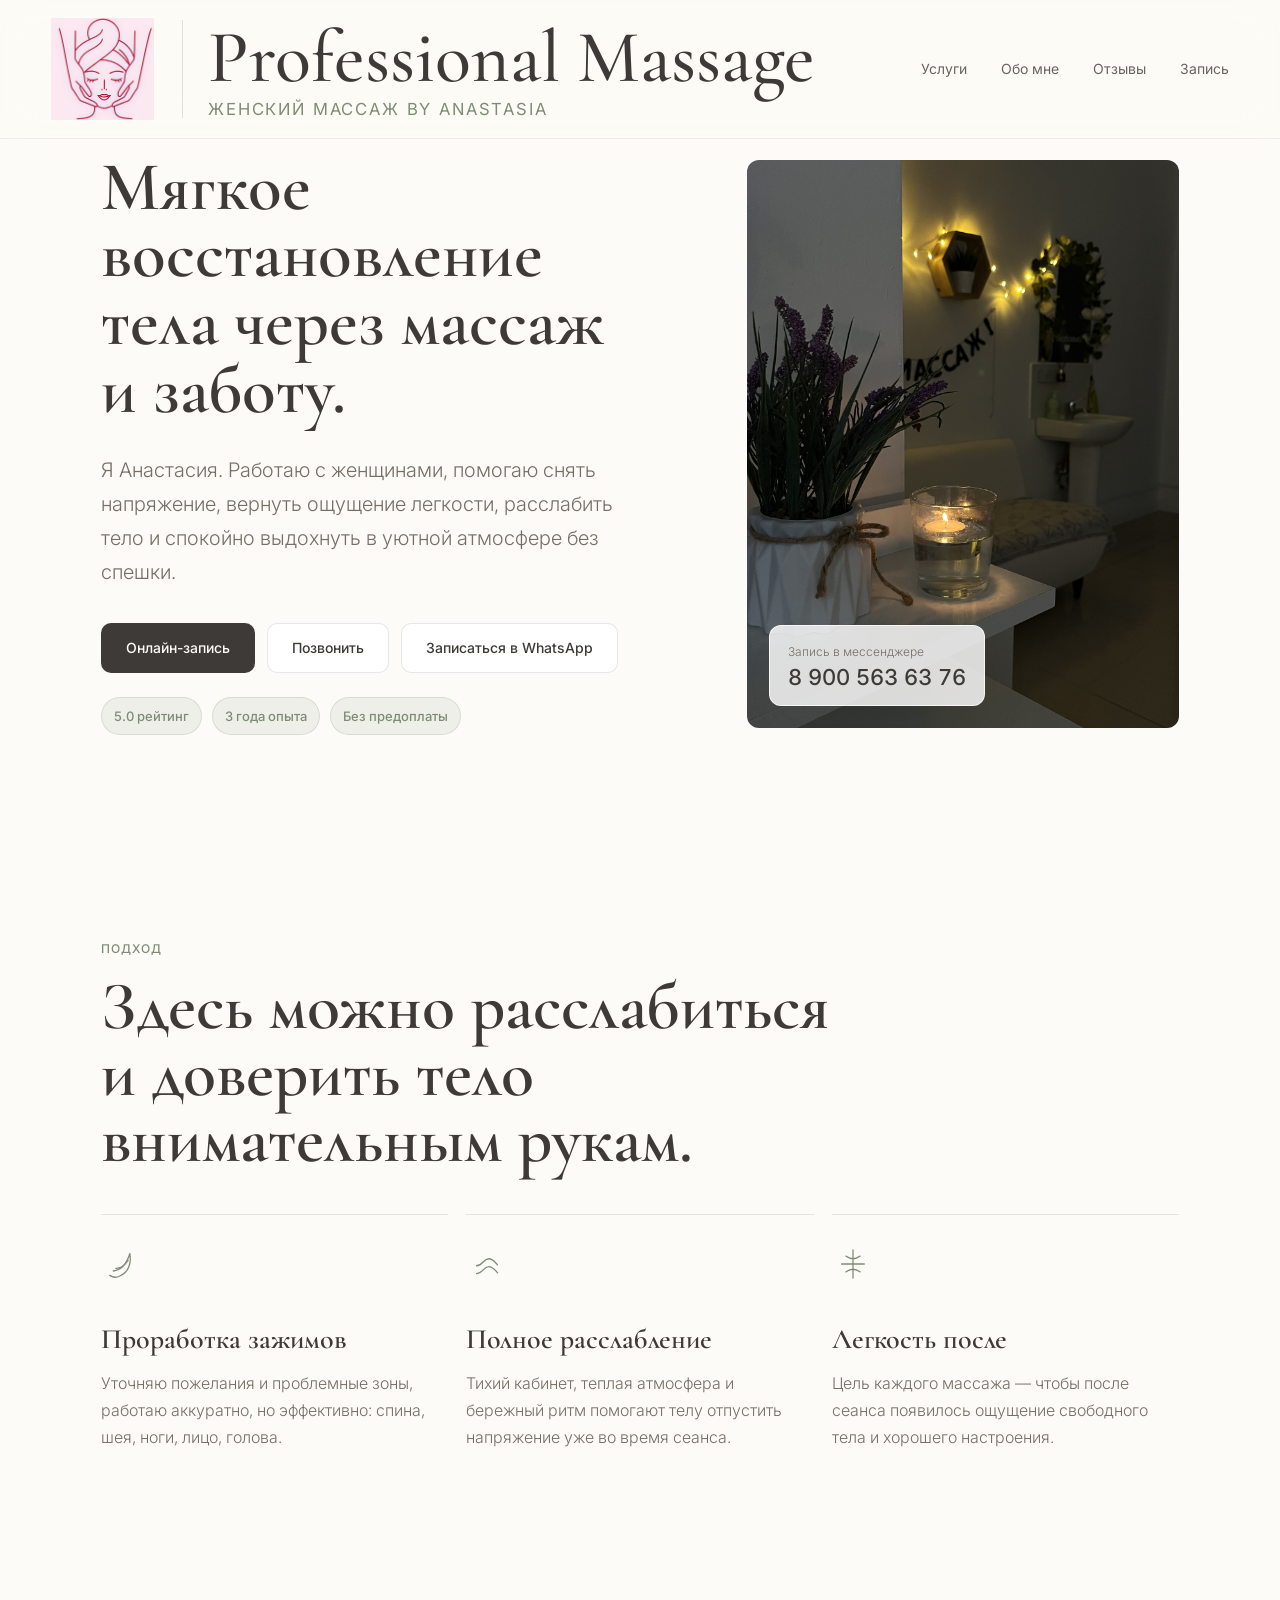
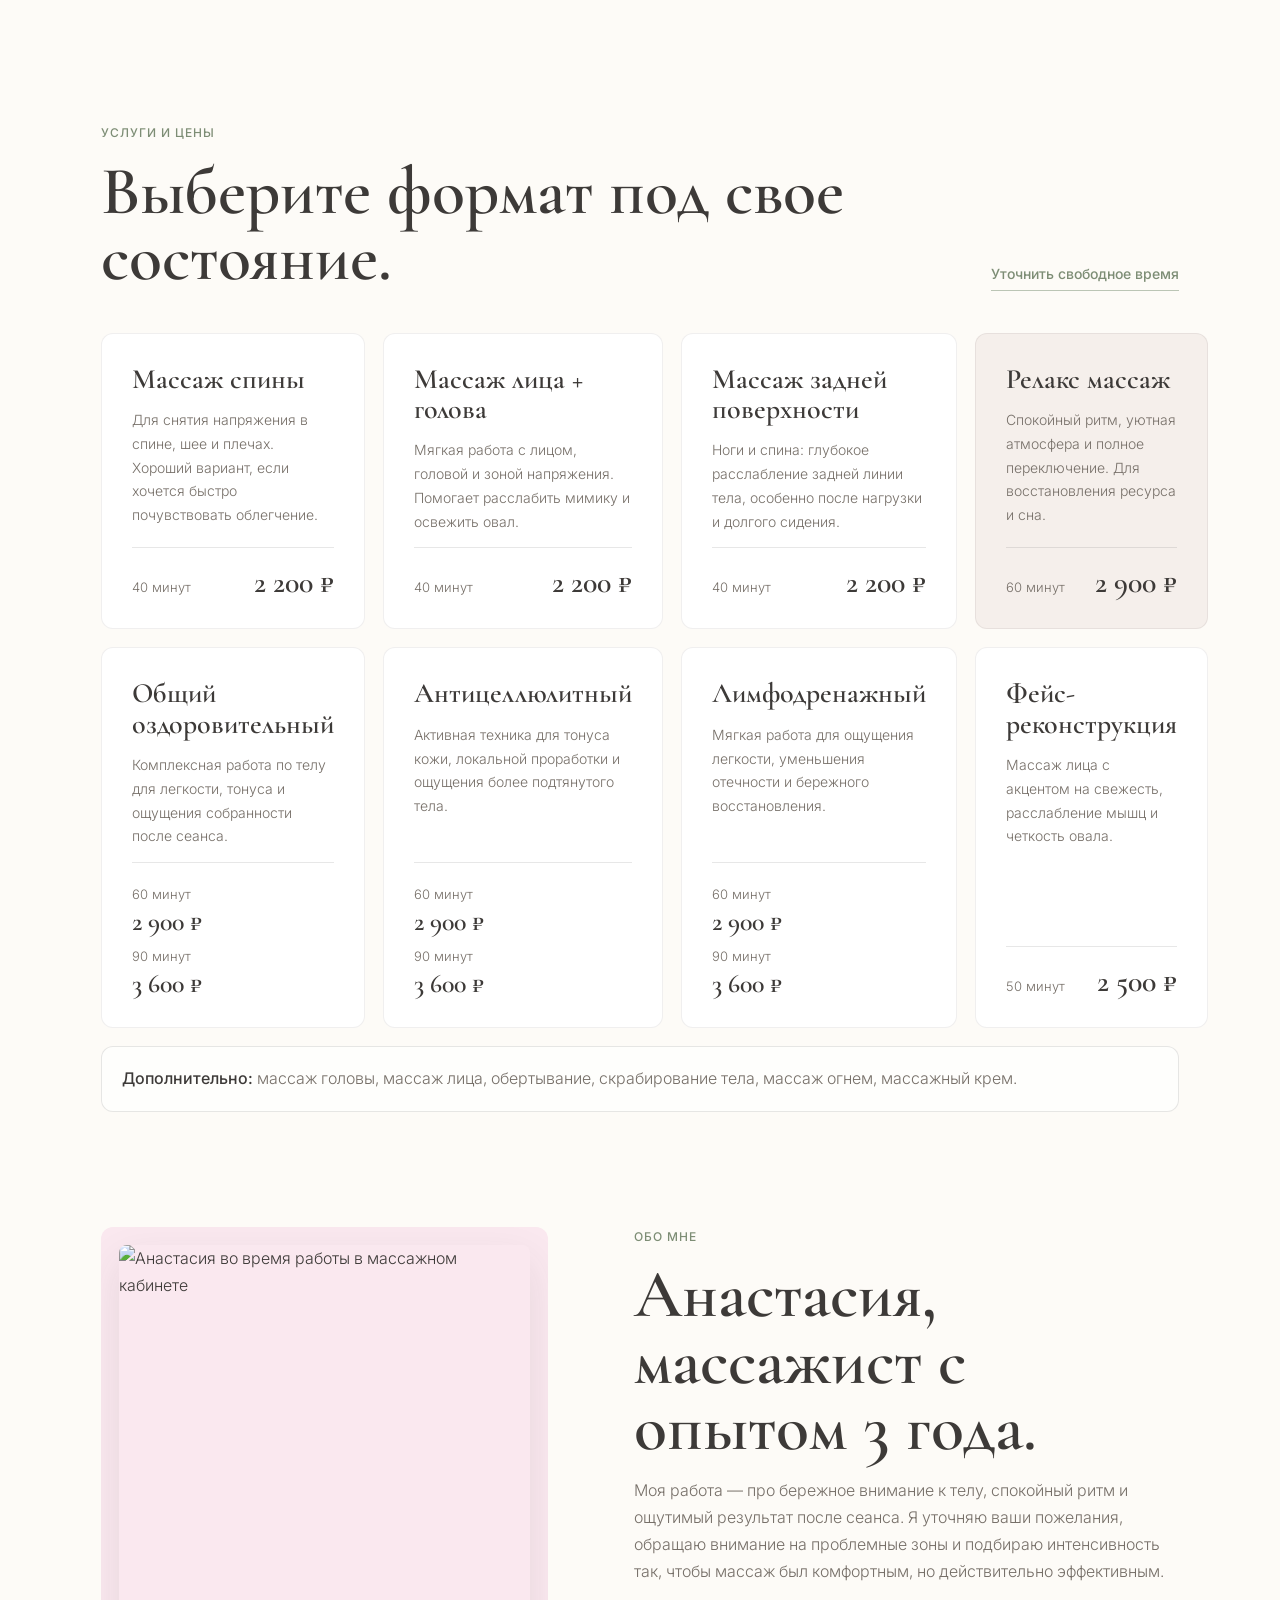
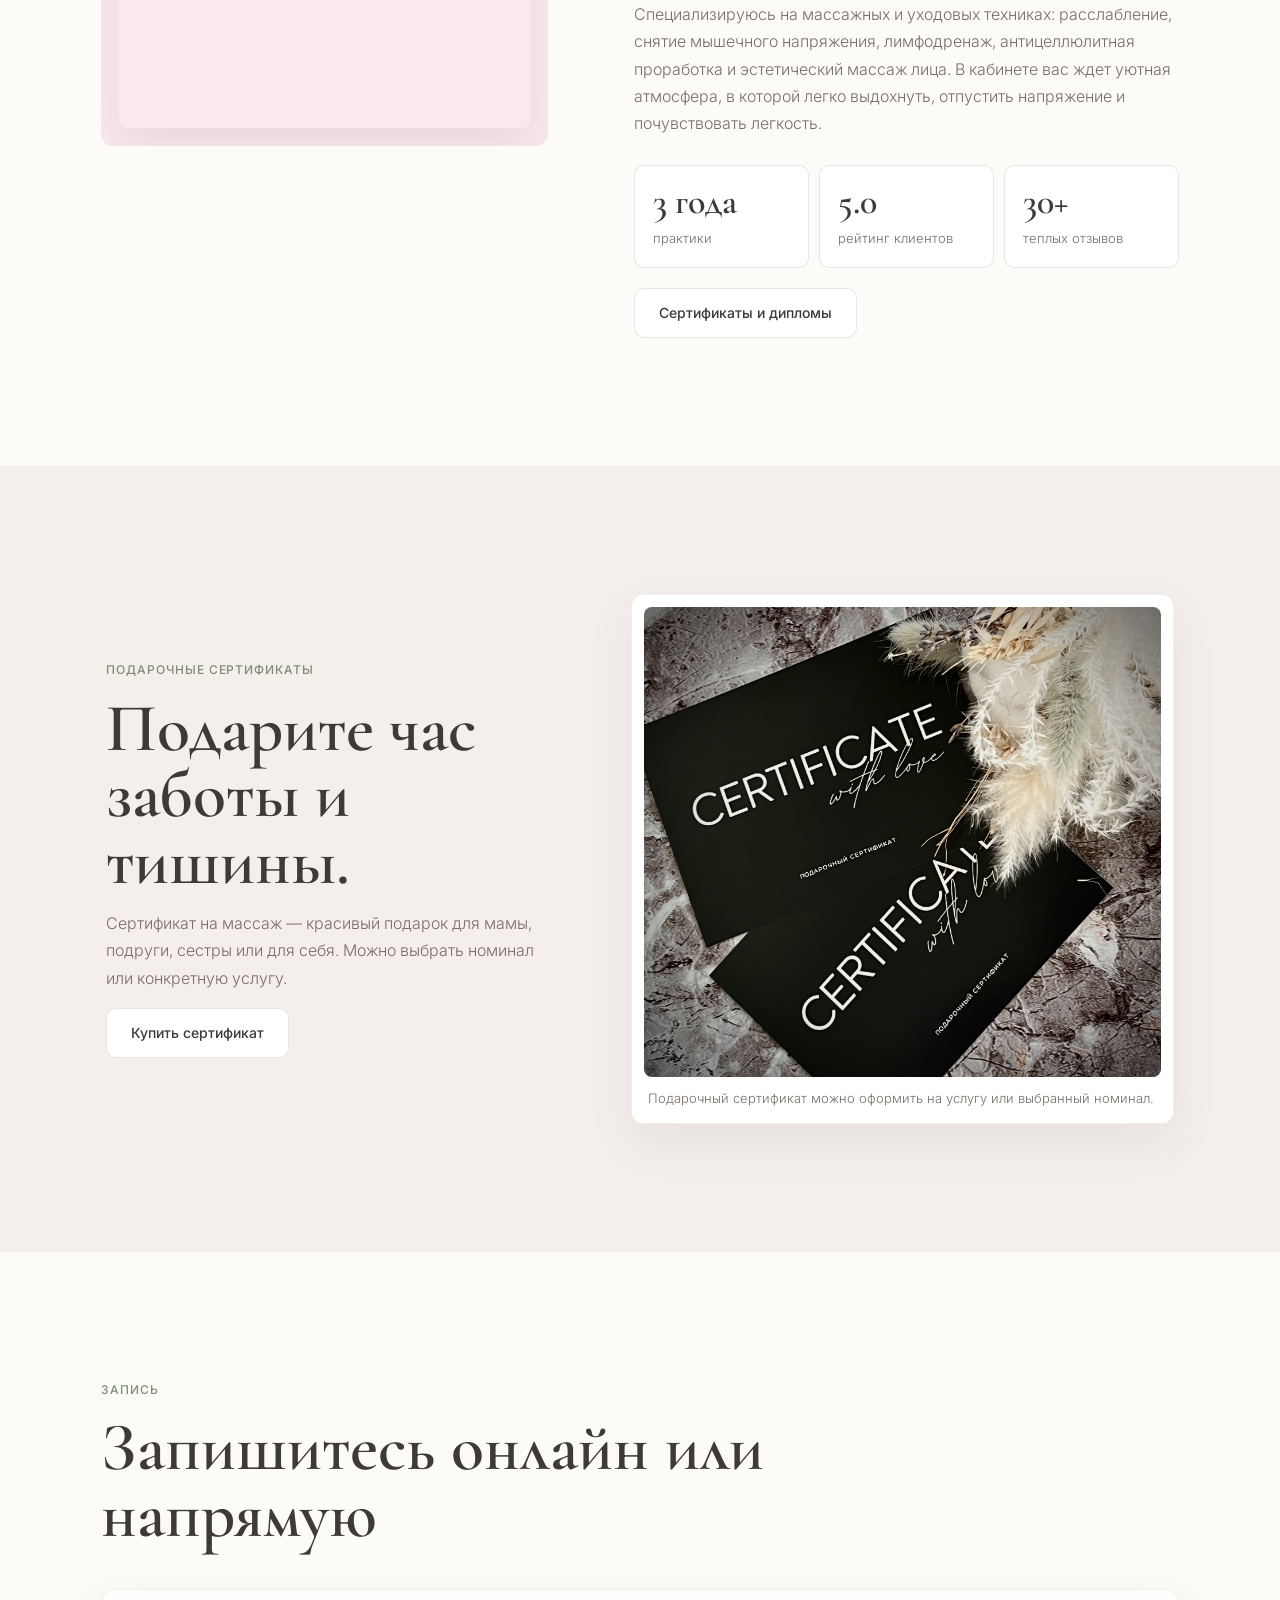
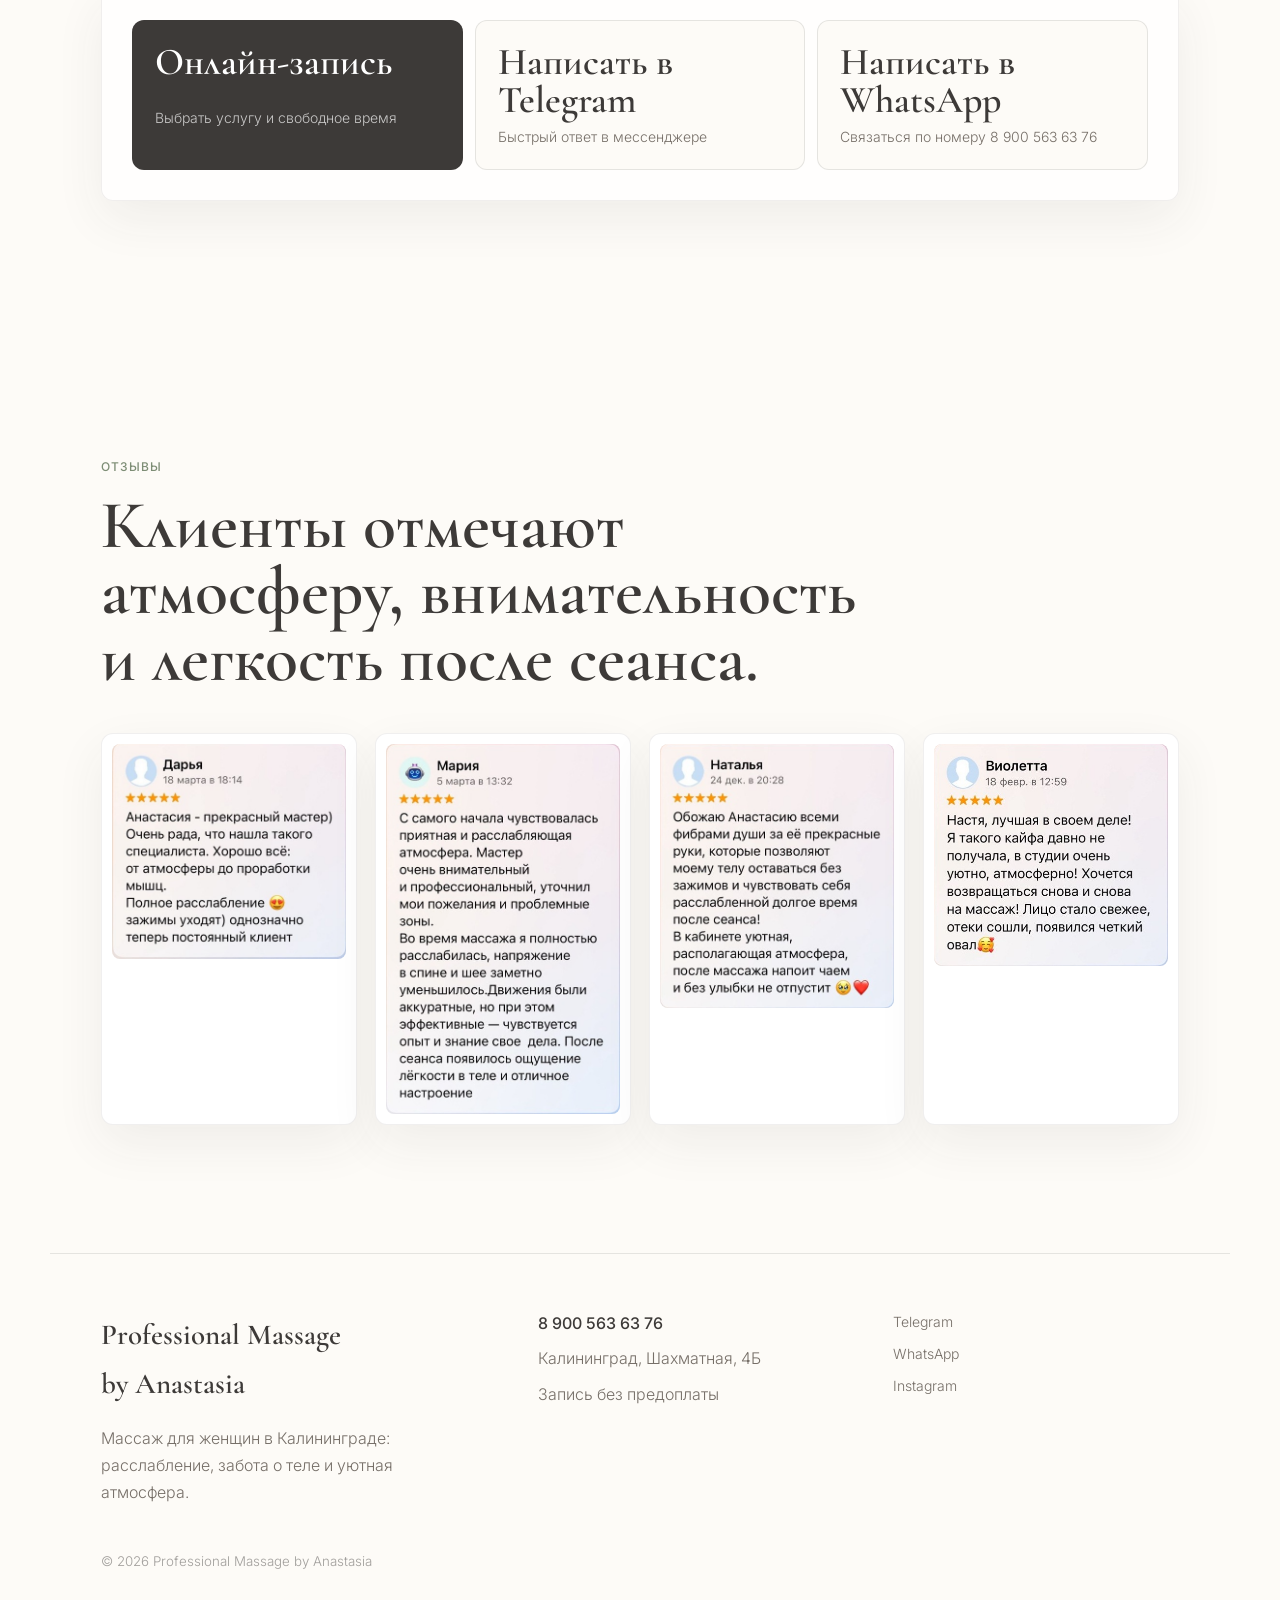
==== commit 542a185c: "Fix UTF-8 booking links copy" ====
--- a/index.html
+++ b/index.html
@@ -1,7 +1,7 @@
 <!DOCTYPE html>
 <html lang="ru">
   <head>
-    <meta charset="UTF-8" />
+    <meta charset="UTF-8">
     <meta name="viewport" content="width=device-width, initial-scale=1.0" />
     <meta http-equiv="Cache-Control" content="no-store, no-cache, must-revalidate" />
     <meta http-equiv="Pragma" content="no-cache" />
@@ -17,7 +17,7 @@
       href="https://fonts.googleapis.com/css2?family=Cormorant+Garamond:wght@500;600;700&family=Inter:wght@300;400;500;600&display=swap"
       rel="stylesheet"
     />
-    <meta name="site-version" content="2026-06-09-dikidi-links" />
+    <meta name="site-version" content="2026-06-09-dikidi-links-utf8" />
     <link rel="stylesheet" href="styles-20260609.css" />
   </head>
   <body>
@@ -50,7 +50,7 @@
             расслабить тело и спокойно выдохнуть в уютной атмосфере без спешки.
           </p>
           <div class="hero-actions">
-            <a class="button primary" href="#booking">Онлайн-запись</a>
+            <a class="button primary" href="https://dikidi.net/1915718?p=1.pi-ssm" target="_blank" rel="noreferrer">Онлайн-запись</a>
             <a class="button secondary" href="tel:+79005636376">Позвонить</a>
             <a class="button secondary" href="https://wa.me/79005636376" target="_blank" rel="noreferrer">Записаться в WhatsApp</a>
           </div>
@@ -227,21 +227,21 @@
 
       <section class="booking section-shell" id="booking" aria-labelledby="booking-title">
         <div class="section-heading">
-          <p class="quiet-note">??????</p>
-          <h2 id="booking-title">???????? ??????? ?????? ?????.</h2>
+          <p class="quiet-note">Запись</p>
+          <h2 id="booking-title">Запишитесь онлайн или напрямую</h2>
         </div>
         <div class="booking-links-panel">
           <a class="booking-link primary" href="https://dikidi.net/1915718?p=1.pi-ssm" target="_blank" rel="noreferrer">
-            <span>??????-??????</span>
-            <small>??????? ?????? ? ????????? ?????</small>
+            <span>Онлайн-запись</span>
+            <small>Выбрать услугу и свободное время</small>
           </a>
           <a class="booking-link" href="https://t.me/massage_by_anastasiia" target="_blank" rel="noreferrer">
-            <span>???????? ? Telegram</span>
-            <small>?????? ?????? ??? ???????? ??????</small>
+            <span>Написать в Telegram</span>
+            <small>Быстрый ответ в мессенджере</small>
           </a>
           <a class="booking-link" href="https://wa.me/79005636376" target="_blank" rel="noreferrer">
-            <span>???????? ? WhatsApp</span>
-            <small>??????? ????? ?? ???????? 8 900 563 63 76</small>
+            <span>Написать в WhatsApp</span>
+            <small>Связаться по номеру 8 900 563 63 76</small>
           </a>
         </div>
       </section>
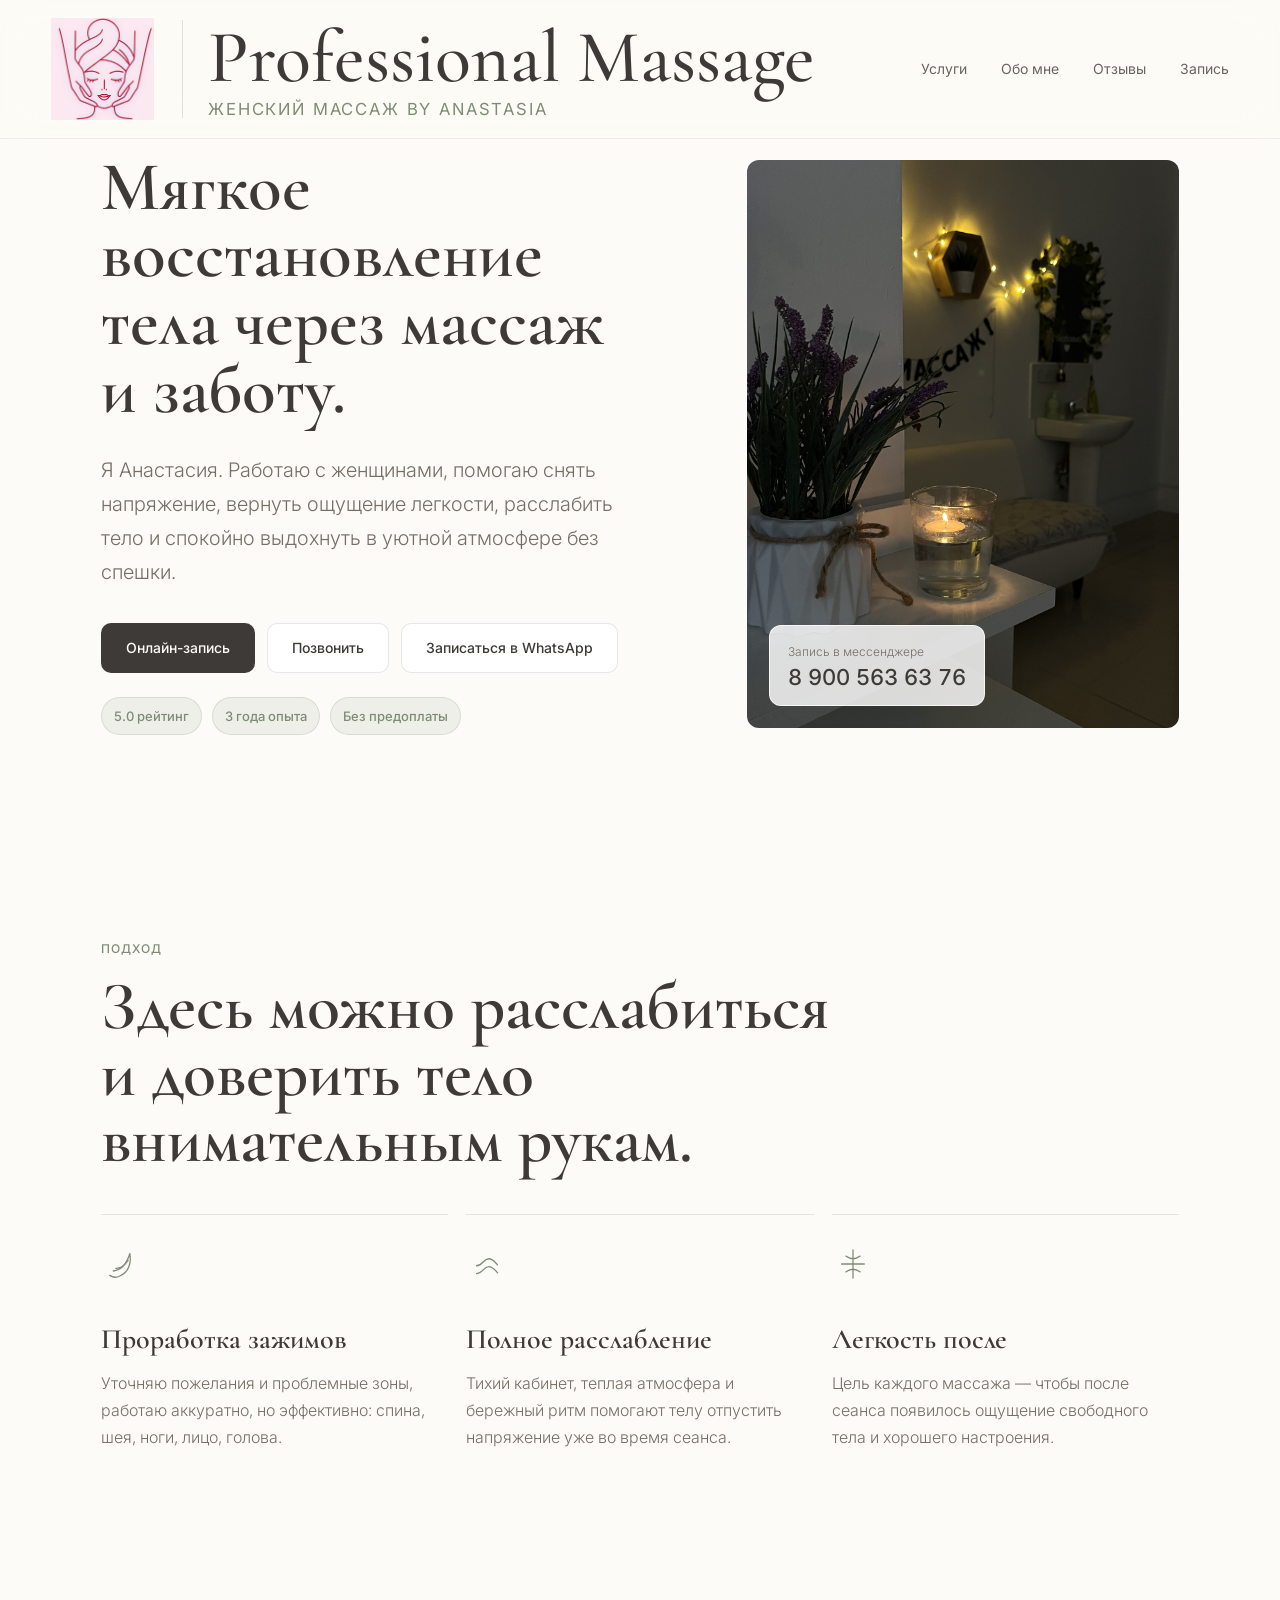
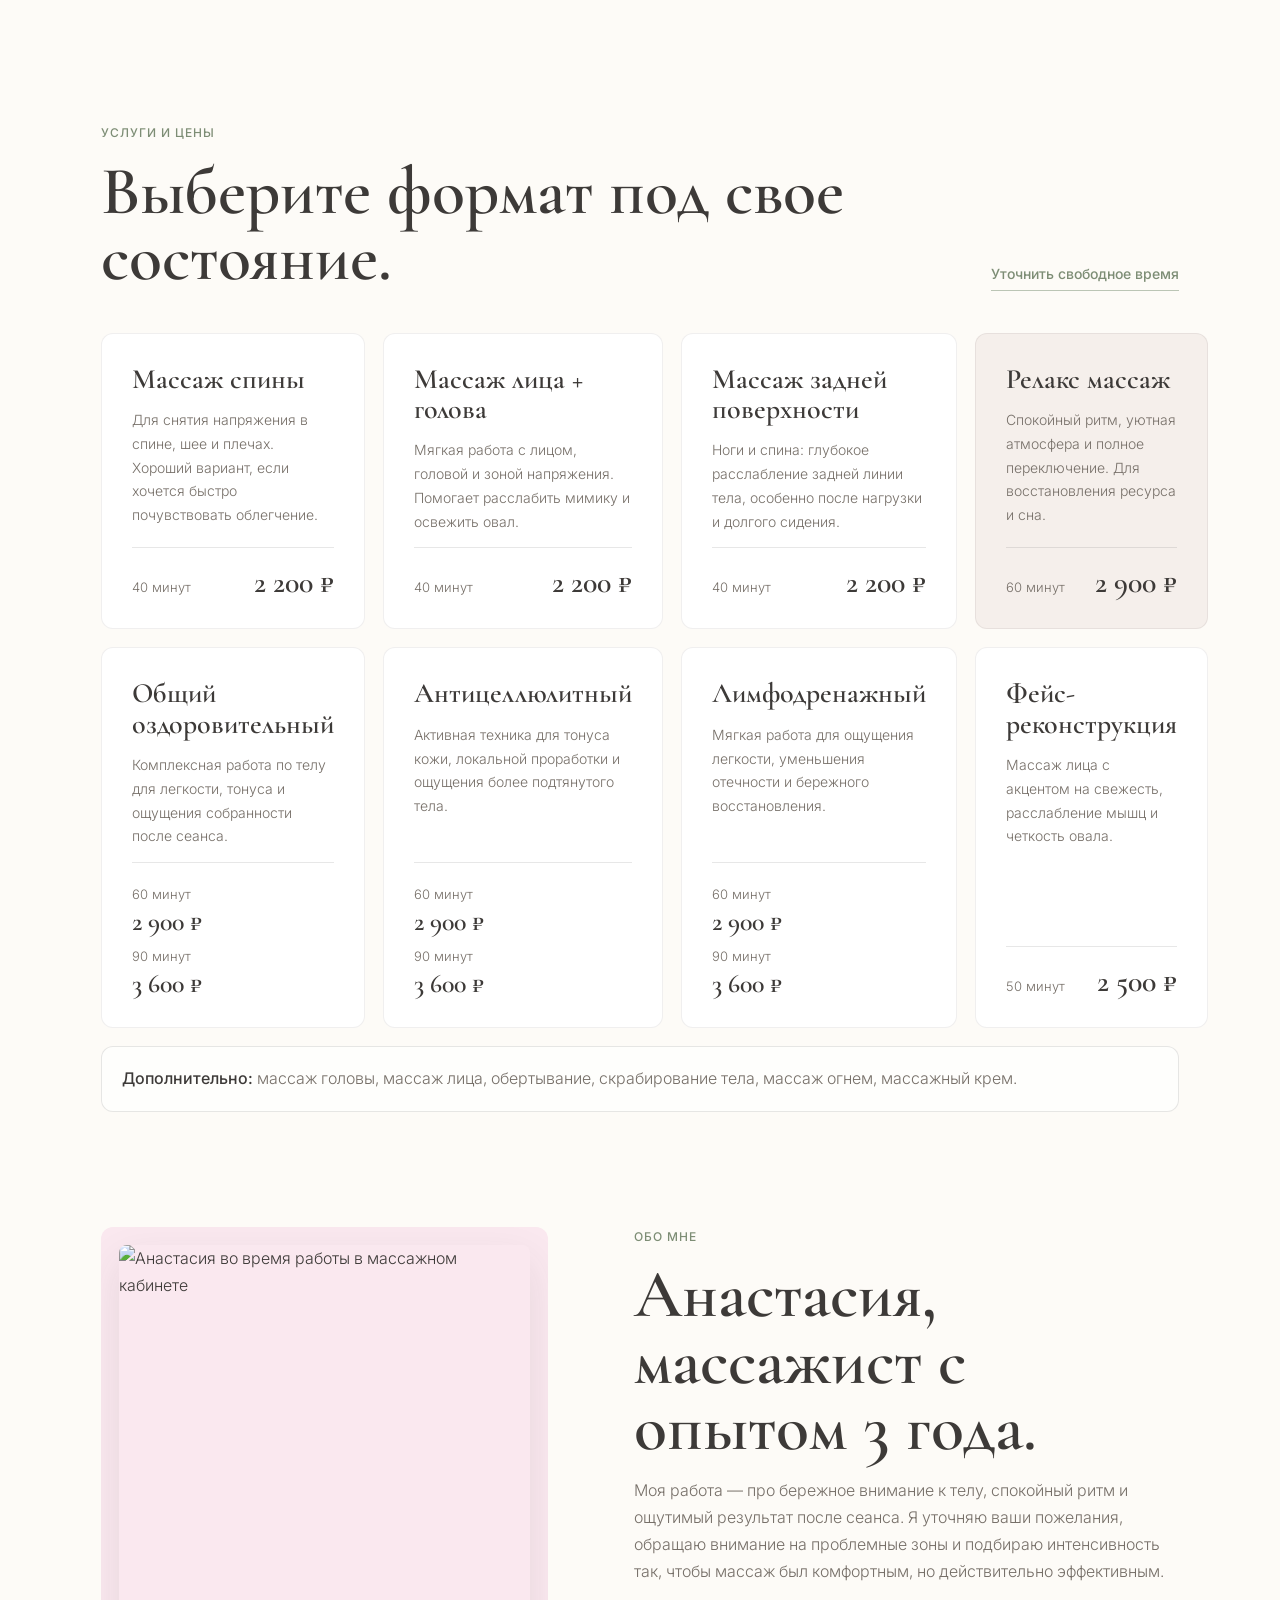
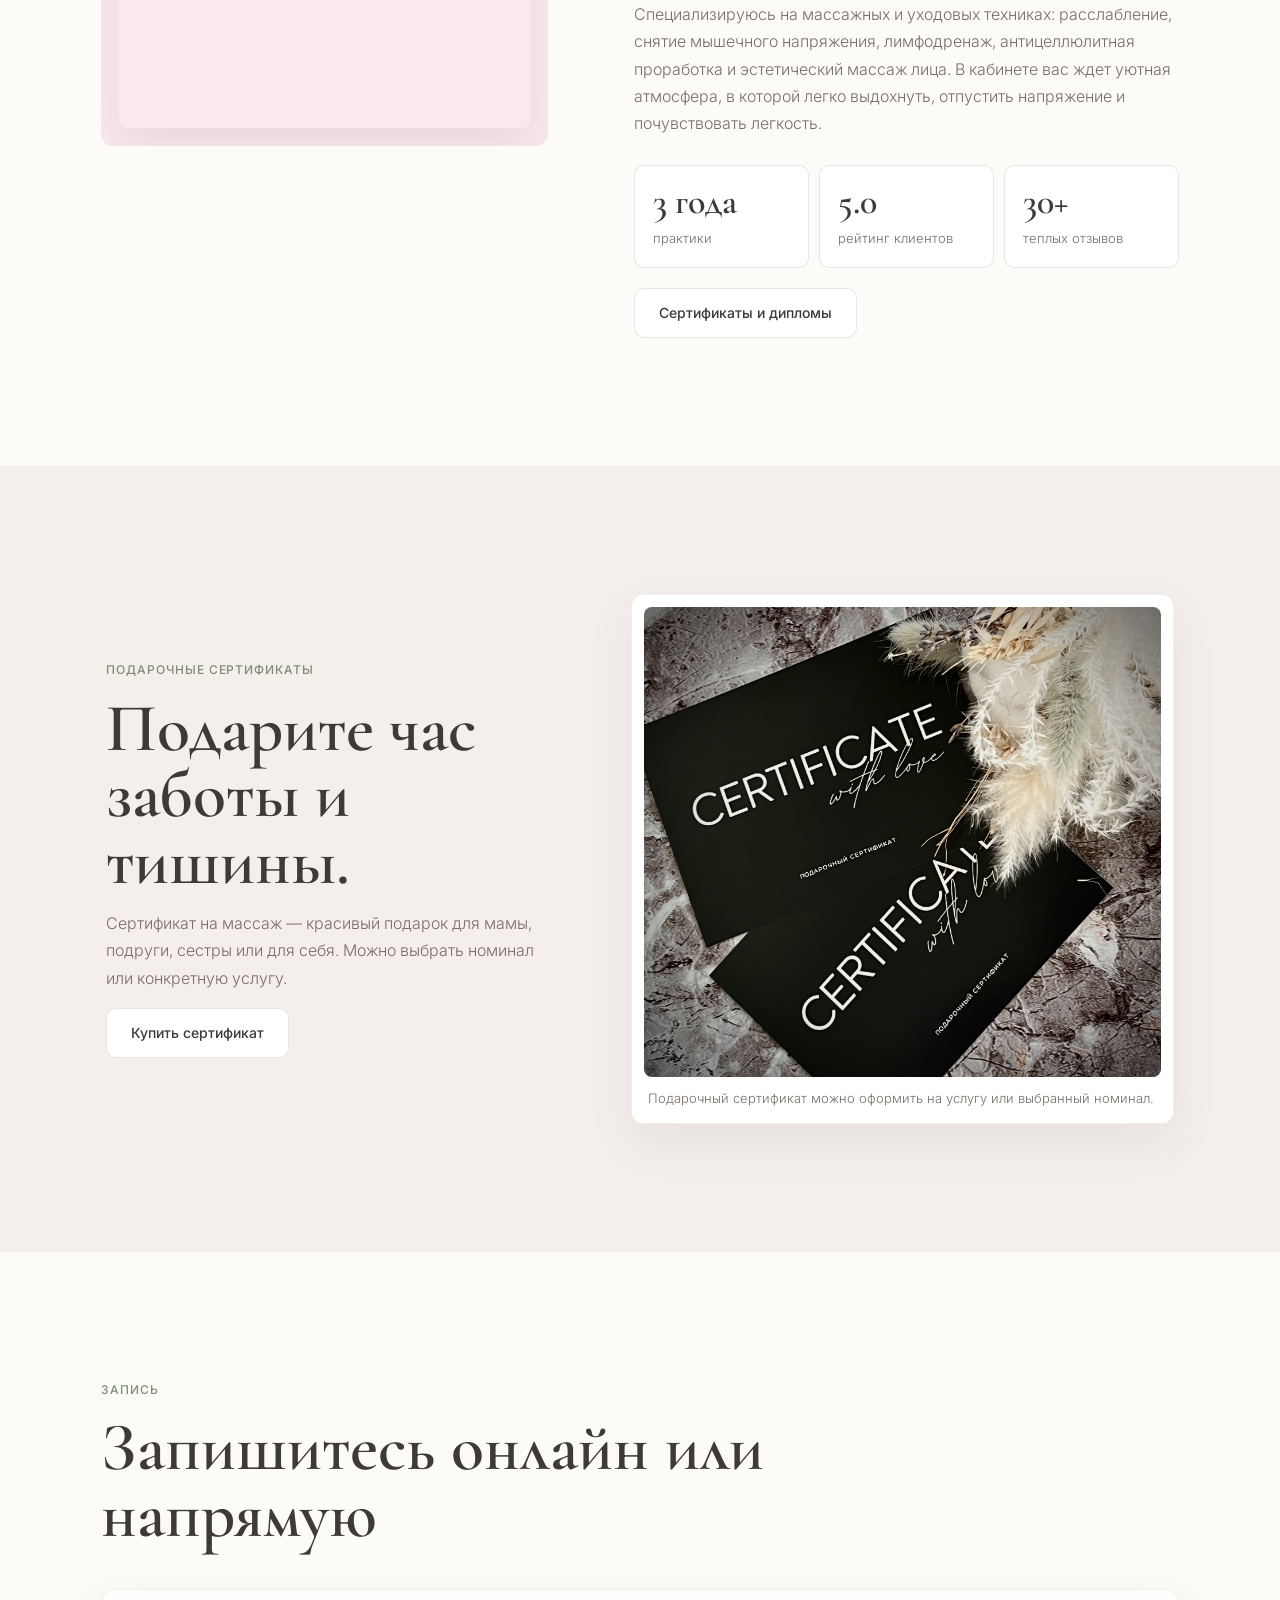
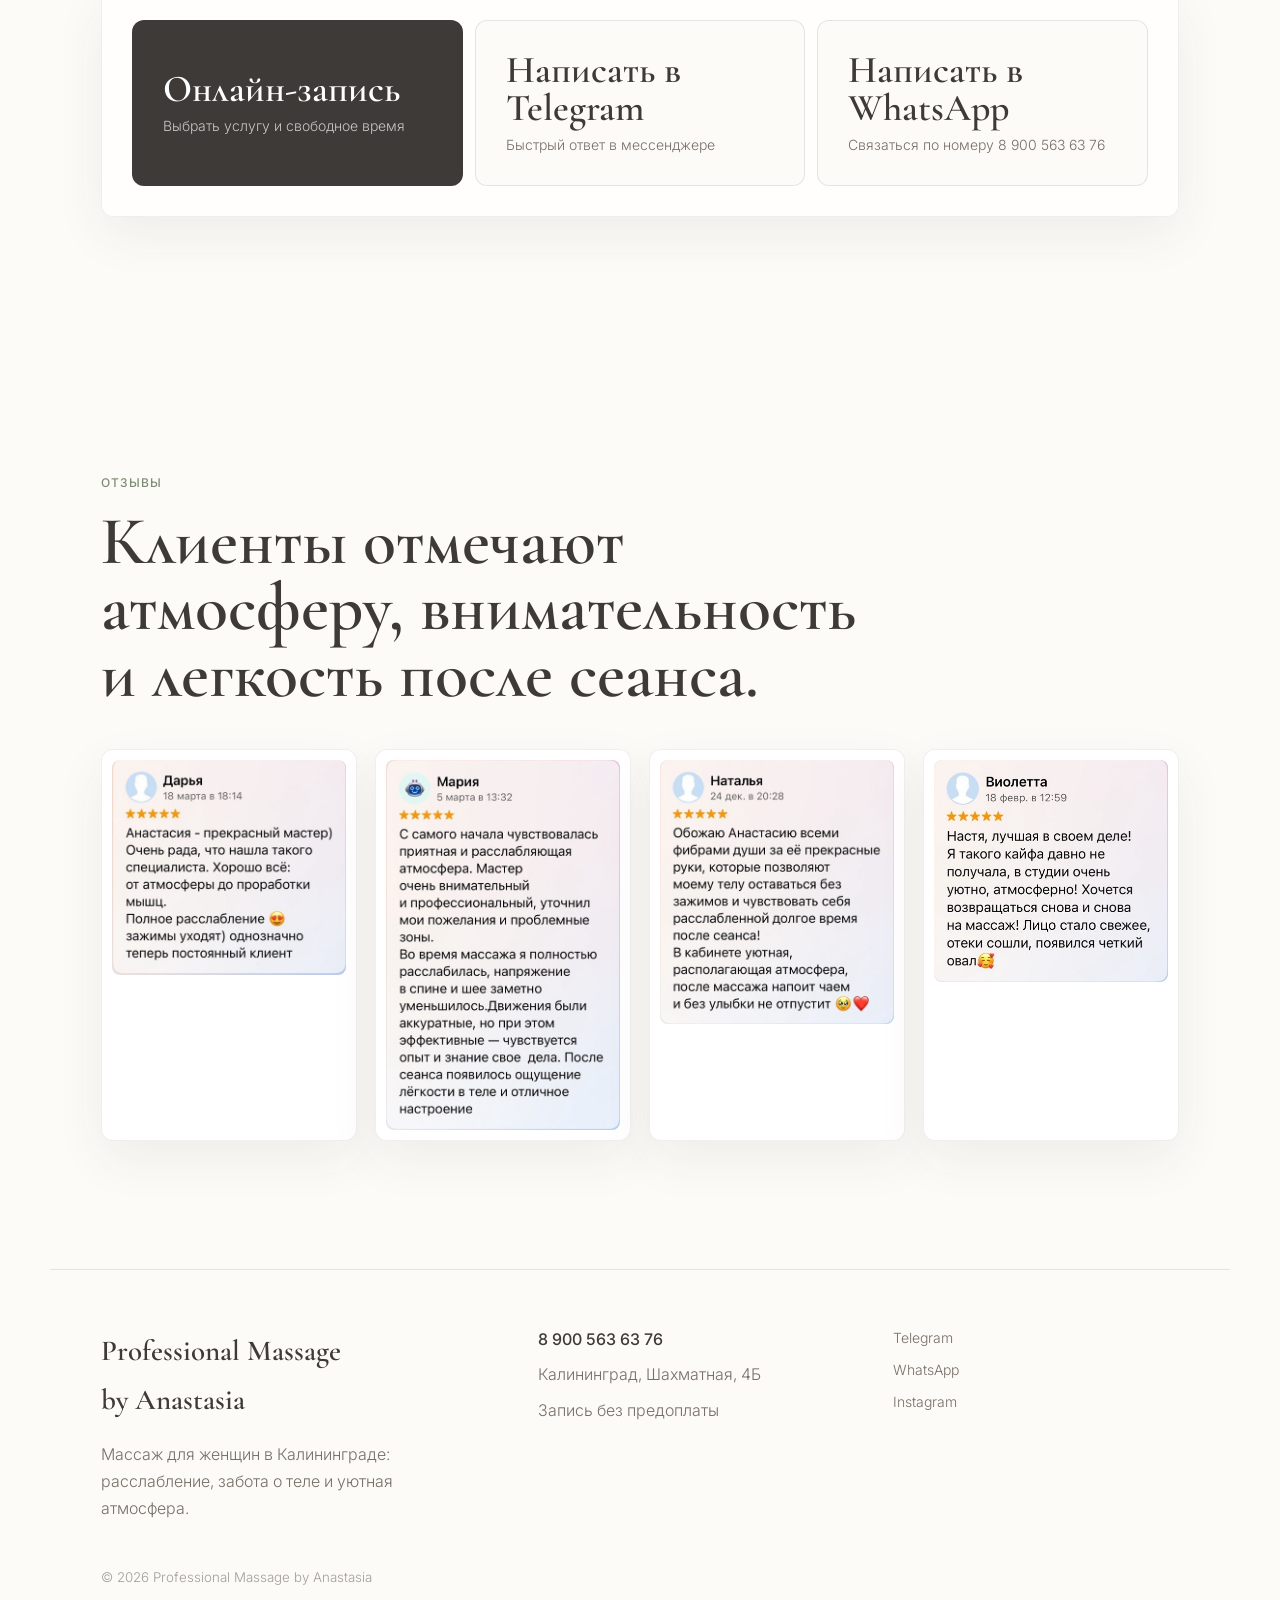
==== commit 5c574ee8: "Add photo blend booking links" ====
--- a/index.html
+++ b/index.html
@@ -17,7 +17,10 @@
       href="https://fonts.googleapis.com/css2?family=Cormorant+Garamond:wght@500;600;700&family=Inter:wght@300;400;500;600&display=swap"
       rel="stylesheet"
     />
-    <meta name="site-version" content="2026-06-09-dikidi-links-utf8" />
+    <meta name="site-version" content="2026-06-09-photo-blend-links" />
+    <link rel="preload" as="image" href="booking-online.webp" />
+    <link rel="preload" as="image" href="booking-telegram.webp" />
+    <link rel="preload" as="image" href="booking-whatsapp.webp" />
     <link rel="stylesheet" href="styles-20260609.css" />
   </head>
   <body>
@@ -231,15 +234,15 @@
           <h2 id="booking-title">Запишитесь онлайн или напрямую</h2>
         </div>
         <div class="booking-links-panel">
-          <a class="booking-link primary" href="https://dikidi.net/1915718?p=1.pi-ssm" target="_blank" rel="noreferrer">
+          <a class="booking-link booking-online primary" href="https://dikidi.net/1915718?p=1.pi-ssm" target="_blank" rel="noreferrer">
             <span>Онлайн-запись</span>
             <small>Выбрать услугу и свободное время</small>
           </a>
-          <a class="booking-link" href="https://t.me/massage_by_anastasiia" target="_blank" rel="noreferrer">
+          <a class="booking-link booking-telegram" href="https://t.me/massage_by_anastasiia" target="_blank" rel="noreferrer">
             <span>Написать в Telegram</span>
             <small>Быстрый ответ в мессенджере</small>
           </a>
-          <a class="booking-link" href="https://wa.me/79005636376" target="_blank" rel="noreferrer">
+          <a class="booking-link booking-whatsapp" href="https://wa.me/79005636376" target="_blank" rel="noreferrer">
             <span>Написать в WhatsApp</span>
             <small>Связаться по номеру 8 900 563 63 76</small>
           </a>
--- a/styles-20260609.css
+++ b/styles-20260609.css
@@ -1183,20 +1183,73 @@
   border-radius: 12px;
   color: var(--coffee);
   display: grid;
+  align-content: center;
   gap: 8px;
-  min-height: 118px;
-  padding: 22px;
-  transition: all 0.3s ease;
-}
-
-.booking-link:hover {
+  isolation: isolate;
+  min-height: 150px;
+  overflow: hidden;
+  padding: clamp(22px, 3vw, 30px);
+  position: relative;
+  transition: all 0.3s ease;
+}
+
+.booking-link::before {
+  background-image:
+    linear-gradient(90deg, rgba(24, 22, 21, 0.68), rgba(24, 22, 21, 0.28)),
+    var(--booking-photo);
+  background-position: center, var(--booking-position, center);
+  background-size: cover;
+  content: "";
+  inset: 0;
+  opacity: 0;
+  position: absolute;
+  transition: opacity 0.5s ease;
+  z-index: -2;
+}
+
+.booking-link::after {
+  background: radial-gradient(circle at 18% 20%, rgba(255, 255, 255, 0.24), transparent 36%);
+  content: "";
+  inset: 0;
+  opacity: 0;
+  position: absolute;
+  transition: opacity 0.5s ease;
+  z-index: -1;
+}
+
+.booking-link:hover,
+.booking-link:focus-visible {
   border-color: rgba(163, 177, 155, 0.82);
+  color: var(--surface);
+  text-shadow: 0 2px 14px rgba(0, 0, 0, 0.38);
   transform: translateY(-2px);
+}
+
+.booking-link:hover::before,
+.booking-link:hover::after,
+.booking-link:focus-visible::before,
+.booking-link:focus-visible::after {
+  opacity: 1;
 }
 
 .booking-link.primary {
   background: var(--coffee);
   color: var(--surface);
+}
+
+.booking-online {
+  --booking-photo: url("booking-online.webp");
+  --booking-position: center 56%;
+}
+
+.booking-telegram {
+  --booking-photo: url("booking-telegram.webp");
+  --booking-position: center bottom;
+}
+
+.booking-whatsapp {
+  --booking-photo: url("booking-whatsapp.webp");
+  --booking-position: center 48%;
 }
 
 .booking-link span {
@@ -1210,10 +1263,16 @@
   color: var(--muted);
   font-size: 14px;
   line-height: 1.45;
+  transition: color 0.3s ease;
 }
 
 .booking-link.primary small {
   color: rgba(255, 255, 255, 0.72);
+}
+
+.booking-link:hover small,
+.booking-link:focus-visible small {
+  color: rgba(255, 255, 255, 0.88);
 }
 
 .booking-form {
@@ -1475,7 +1534,19 @@
   }
 
   .booking-link {
-    min-height: 94px;
+    color: var(--surface);
+    min-height: clamp(168px, 44vw, 230px);
+    text-shadow: 0 2px 14px rgba(0, 0, 0, 0.38);
+  }
+
+  .booking-link::before,
+  .booking-link::after {
+    opacity: 1;
+  }
+
+  .booking-link small,
+  .booking-link.primary small {
+    color: rgba(255, 255, 255, 0.88);
   }
 
   .booking-summary-card {
